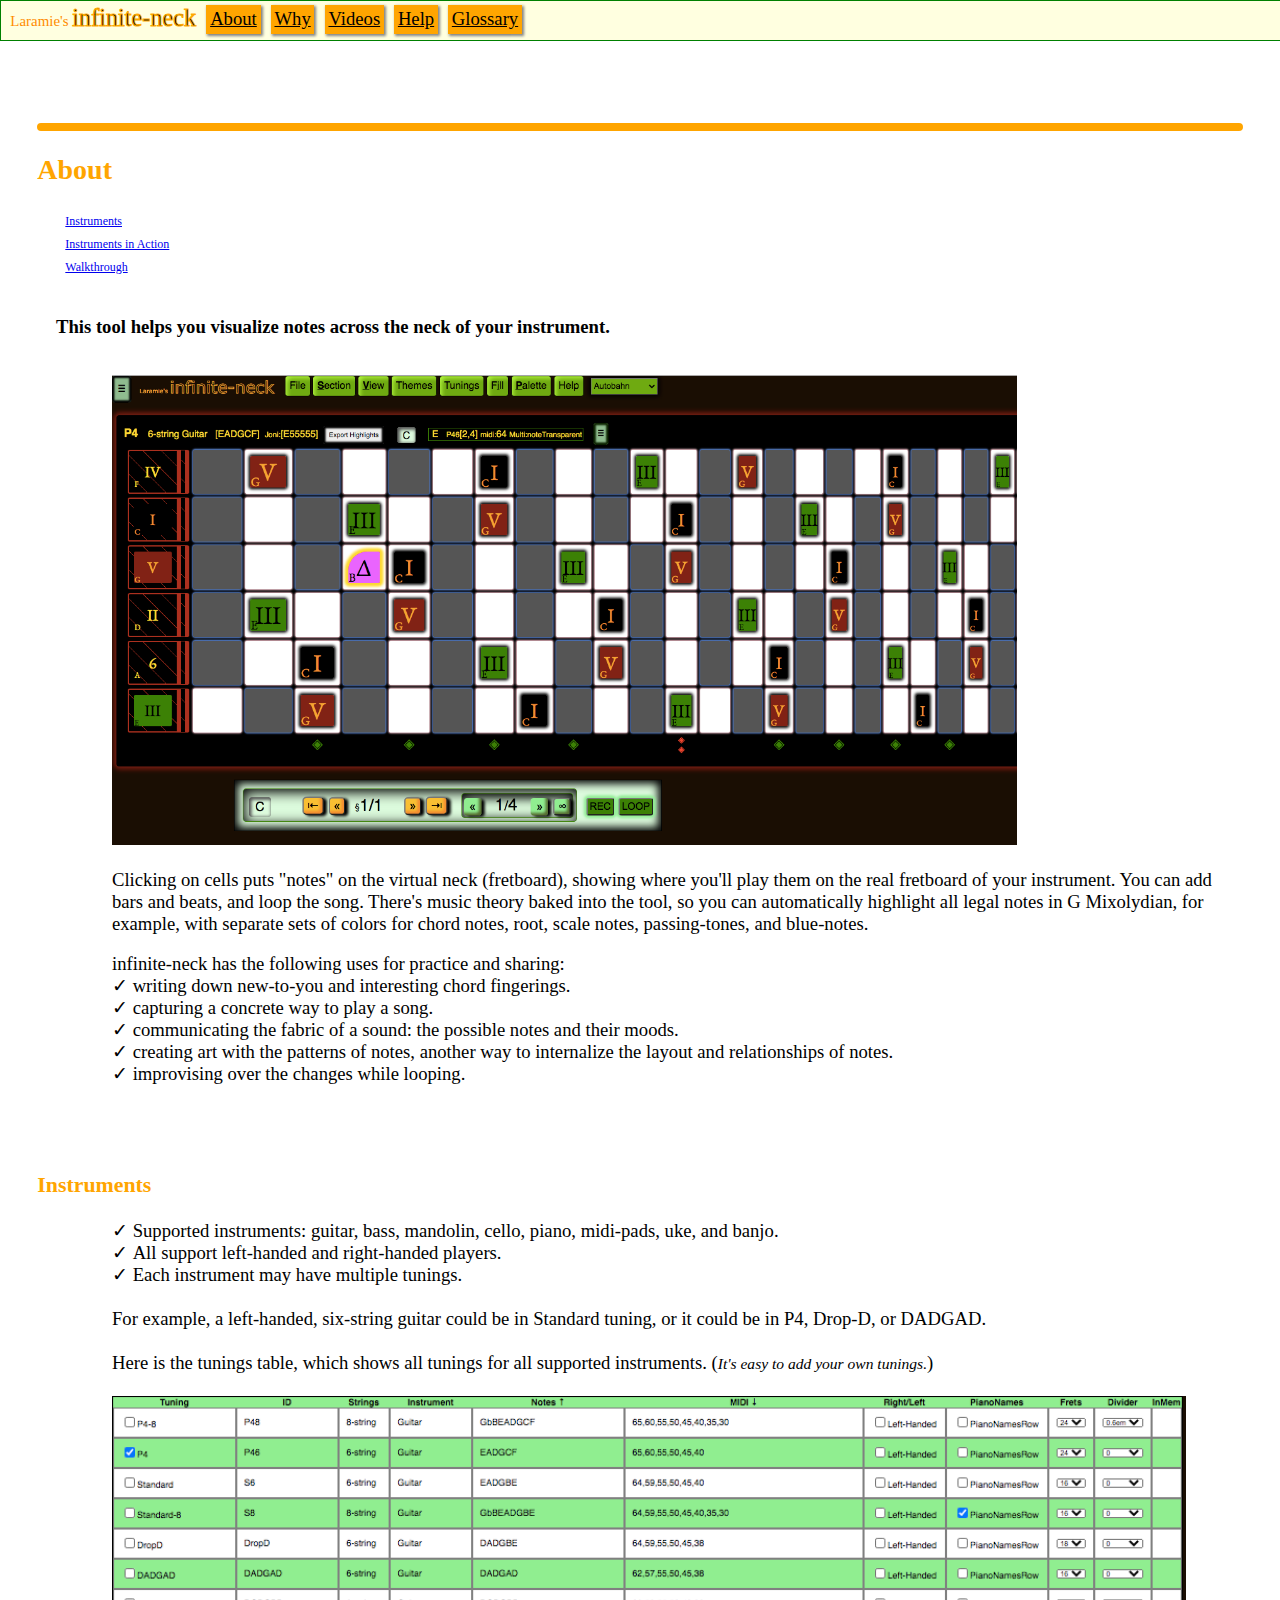
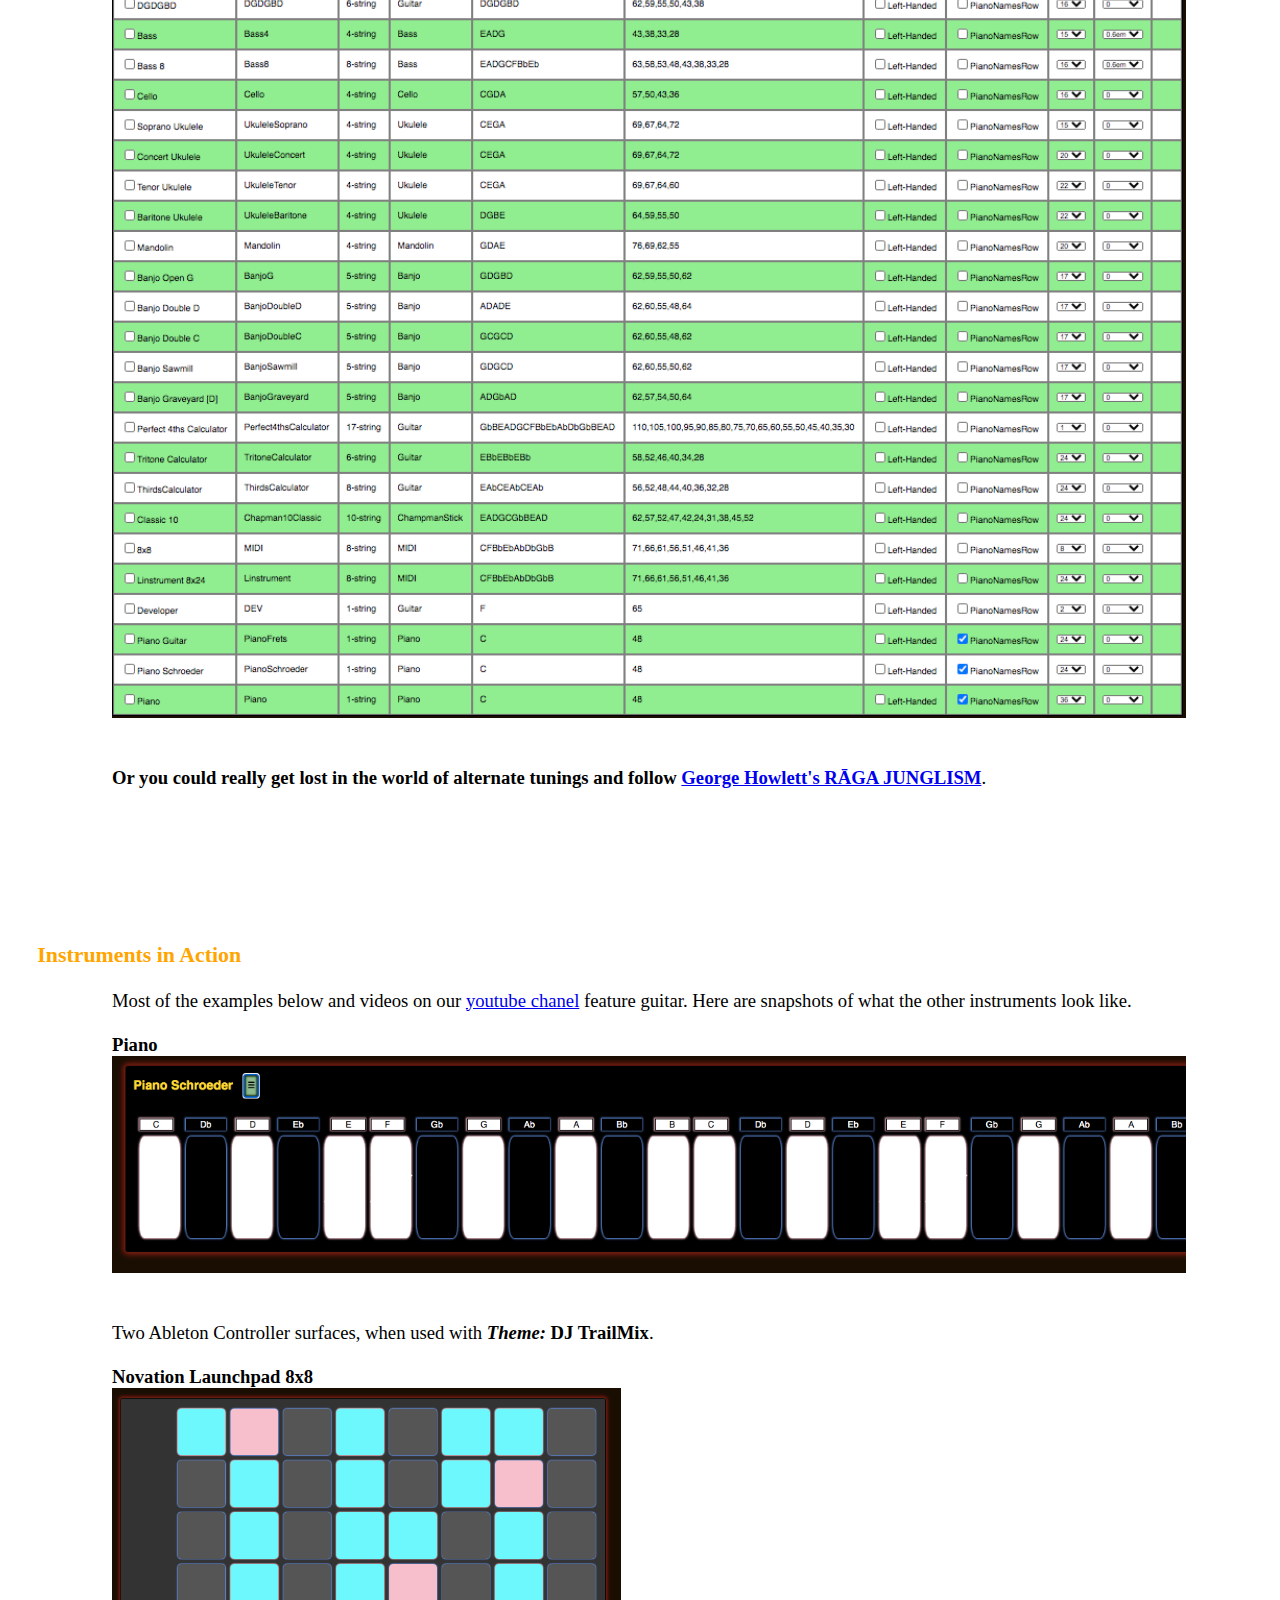
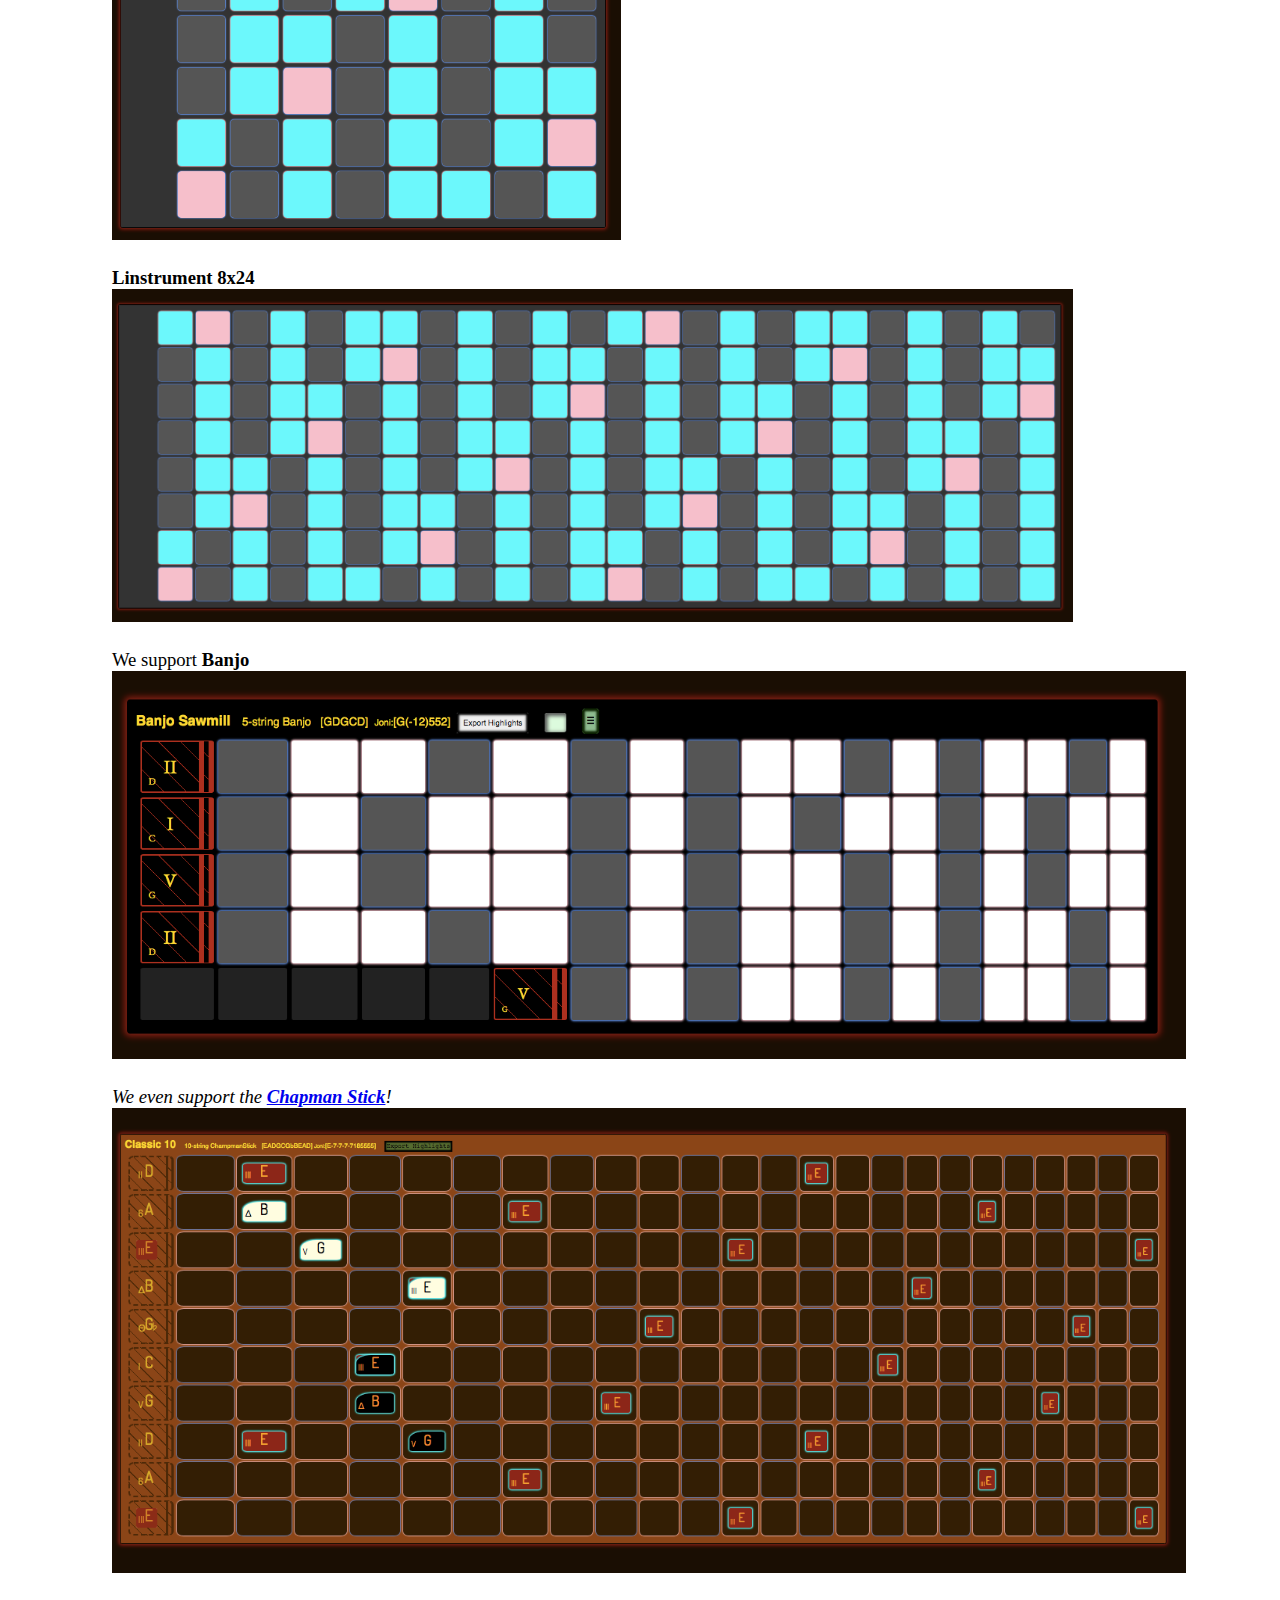
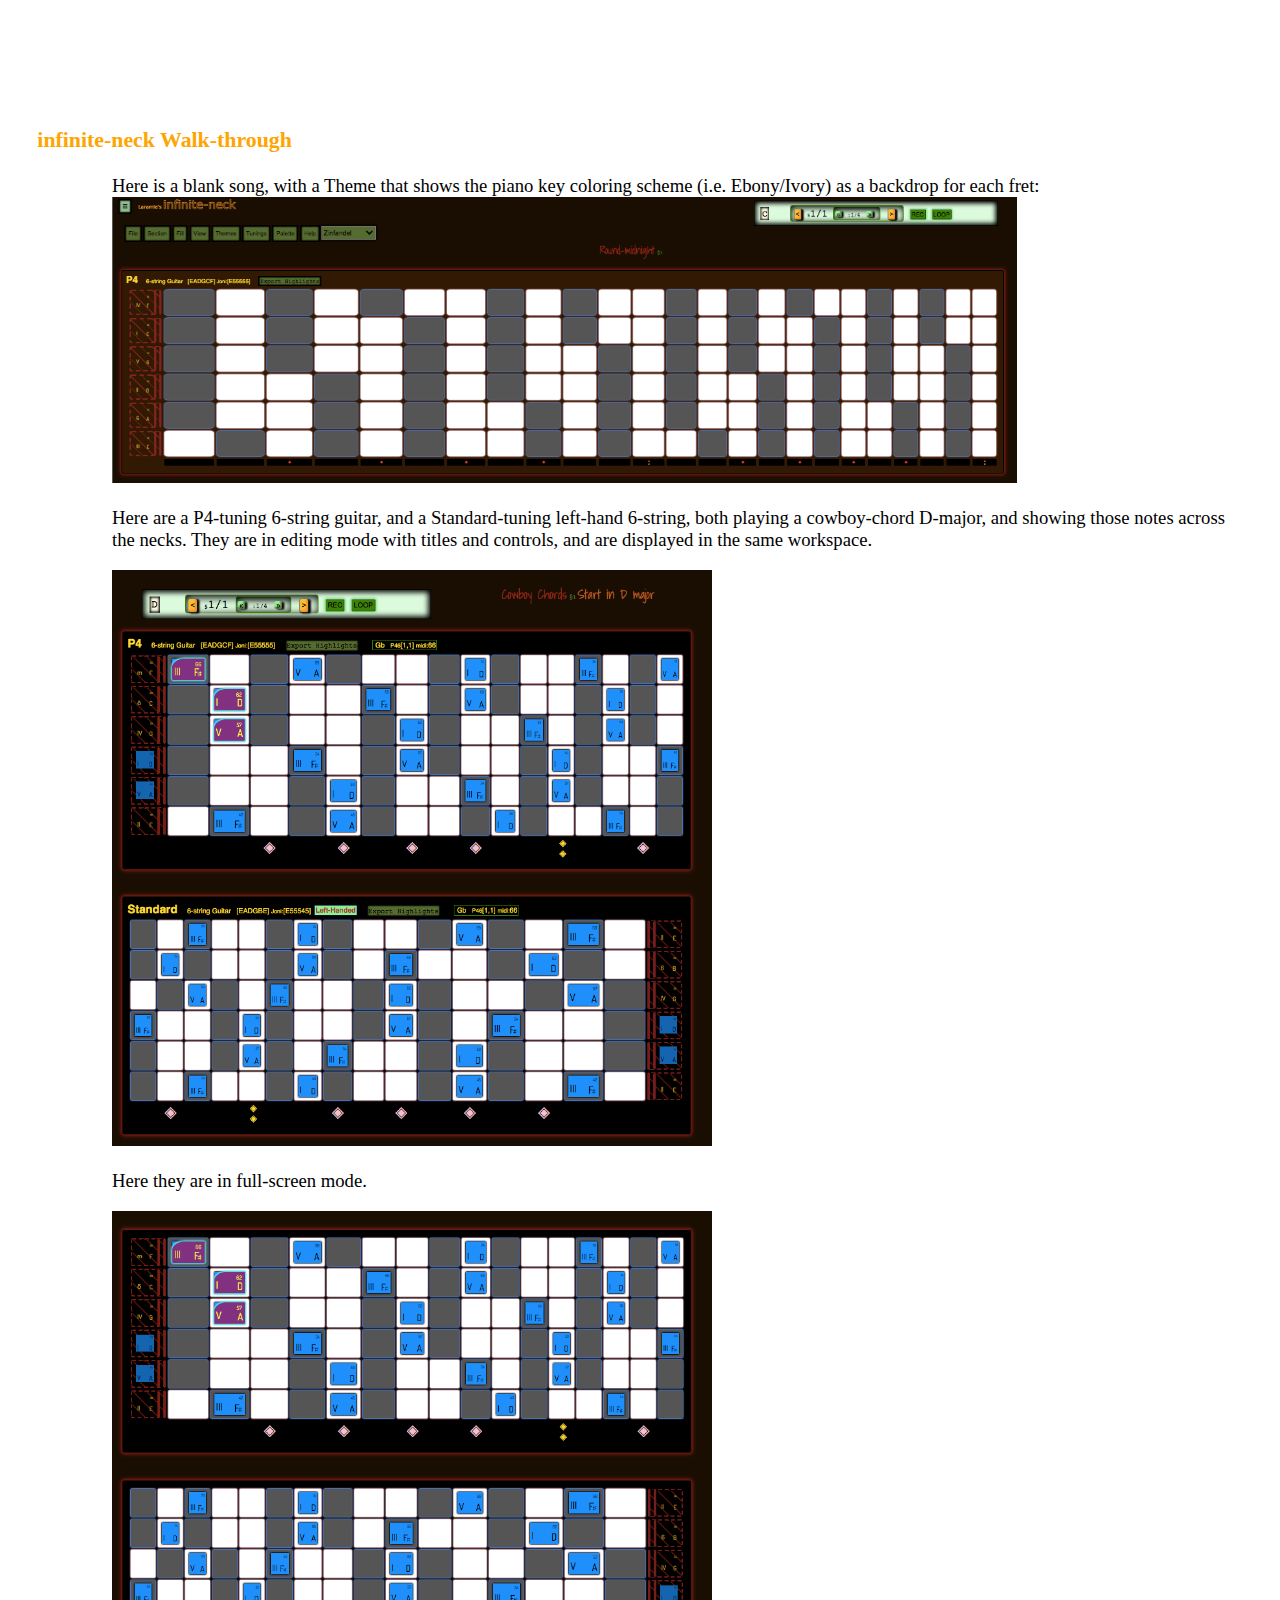
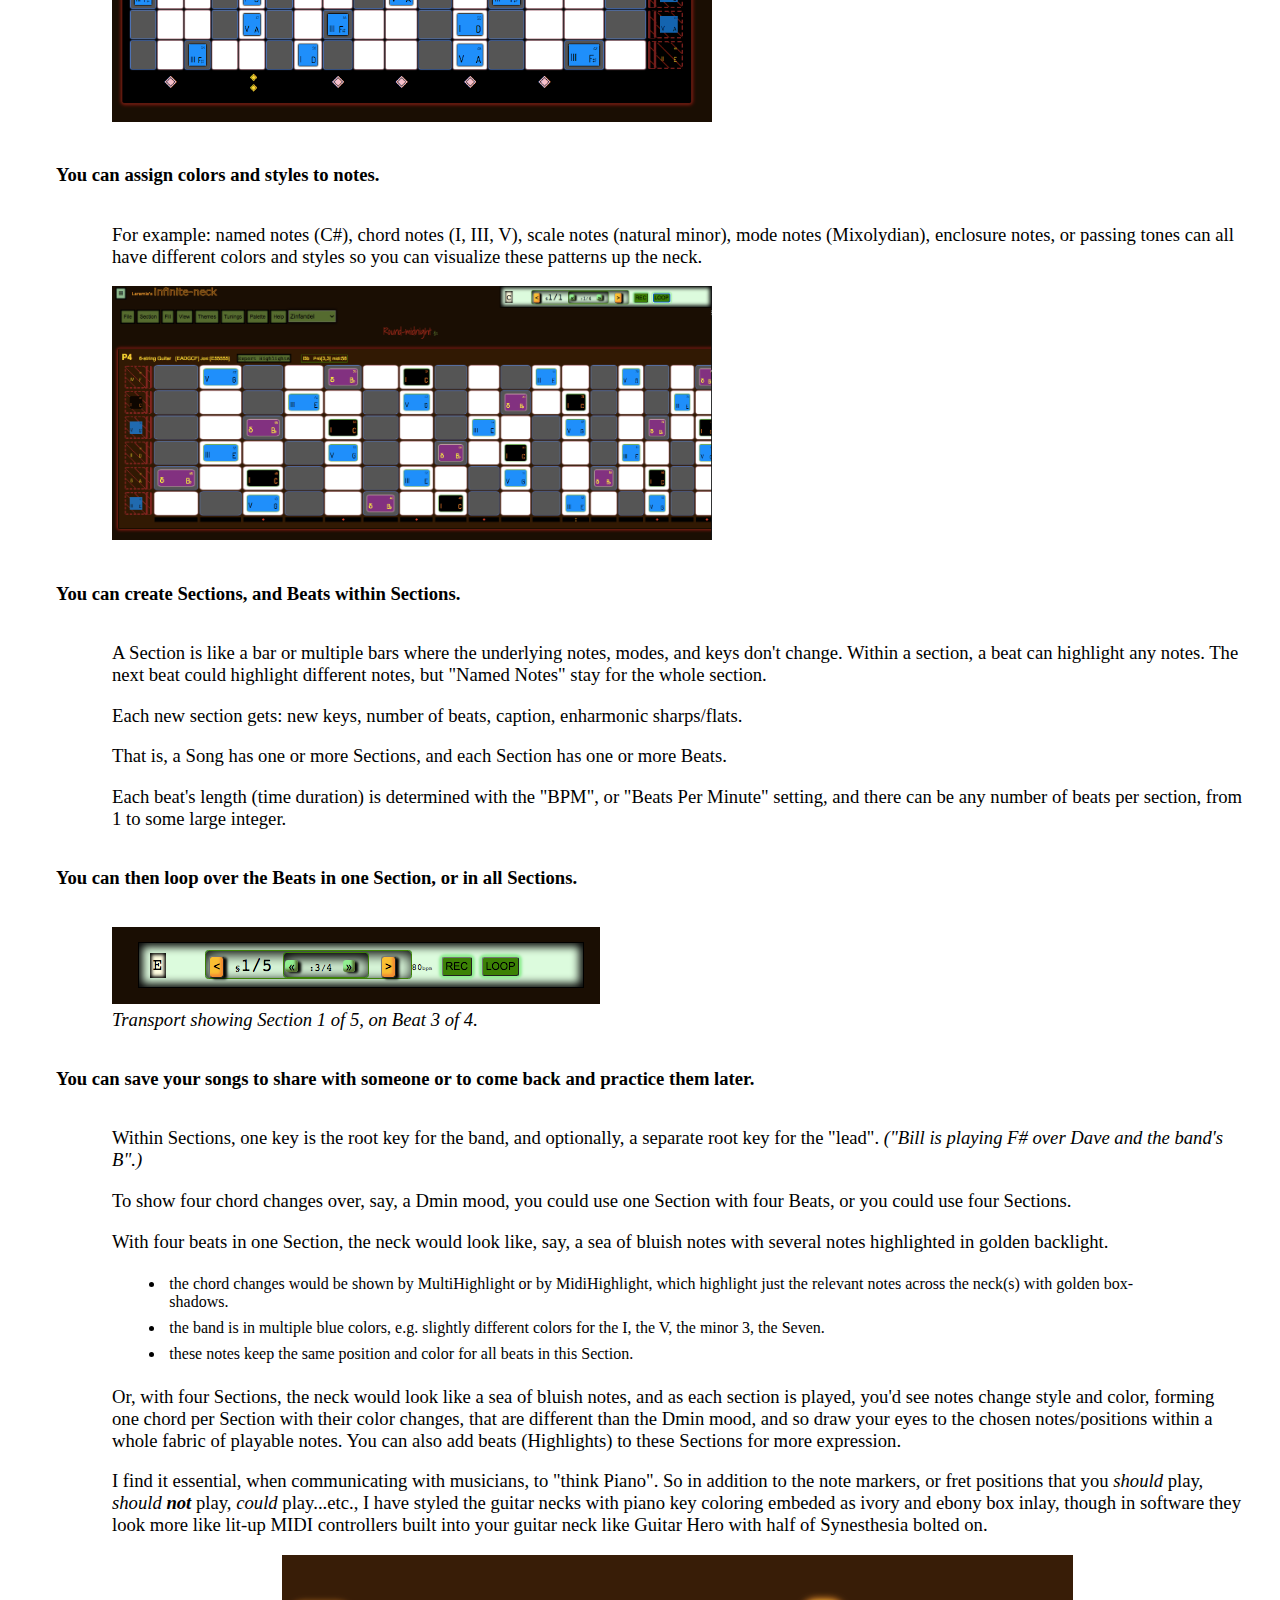
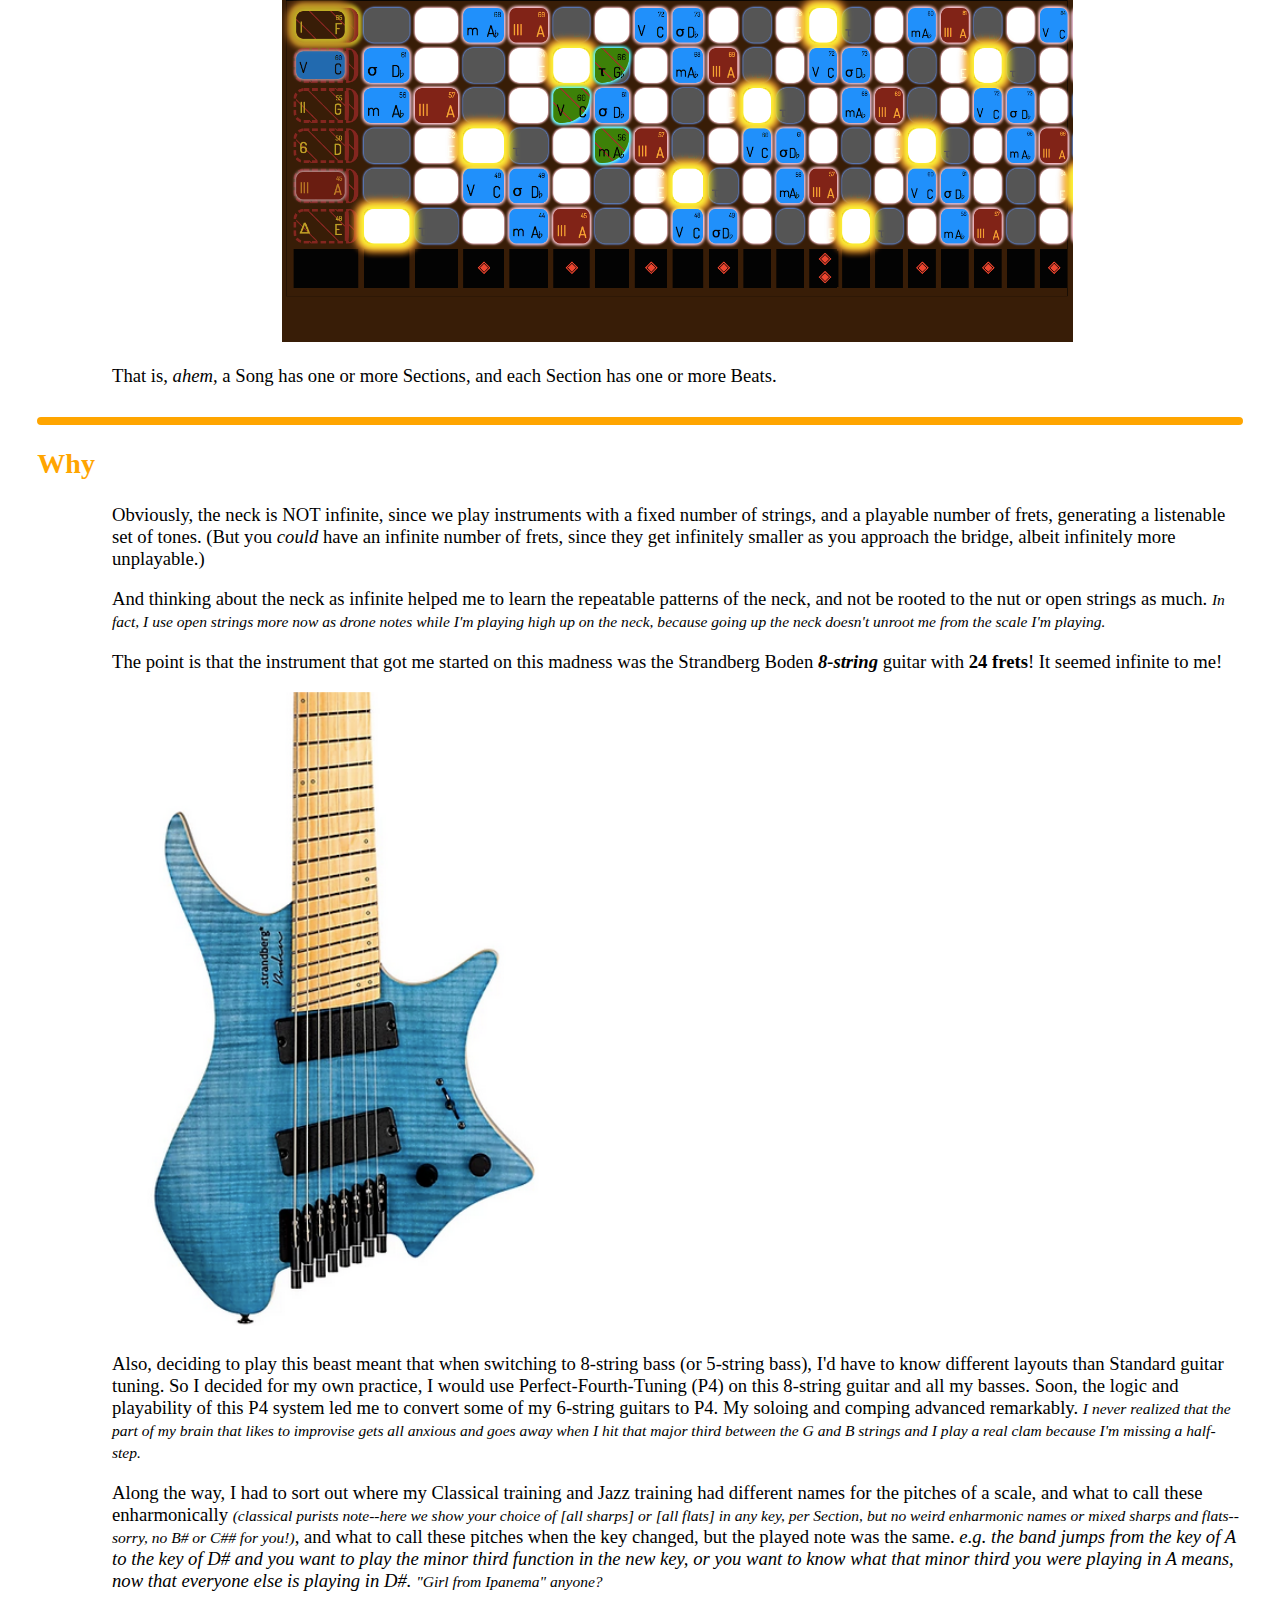
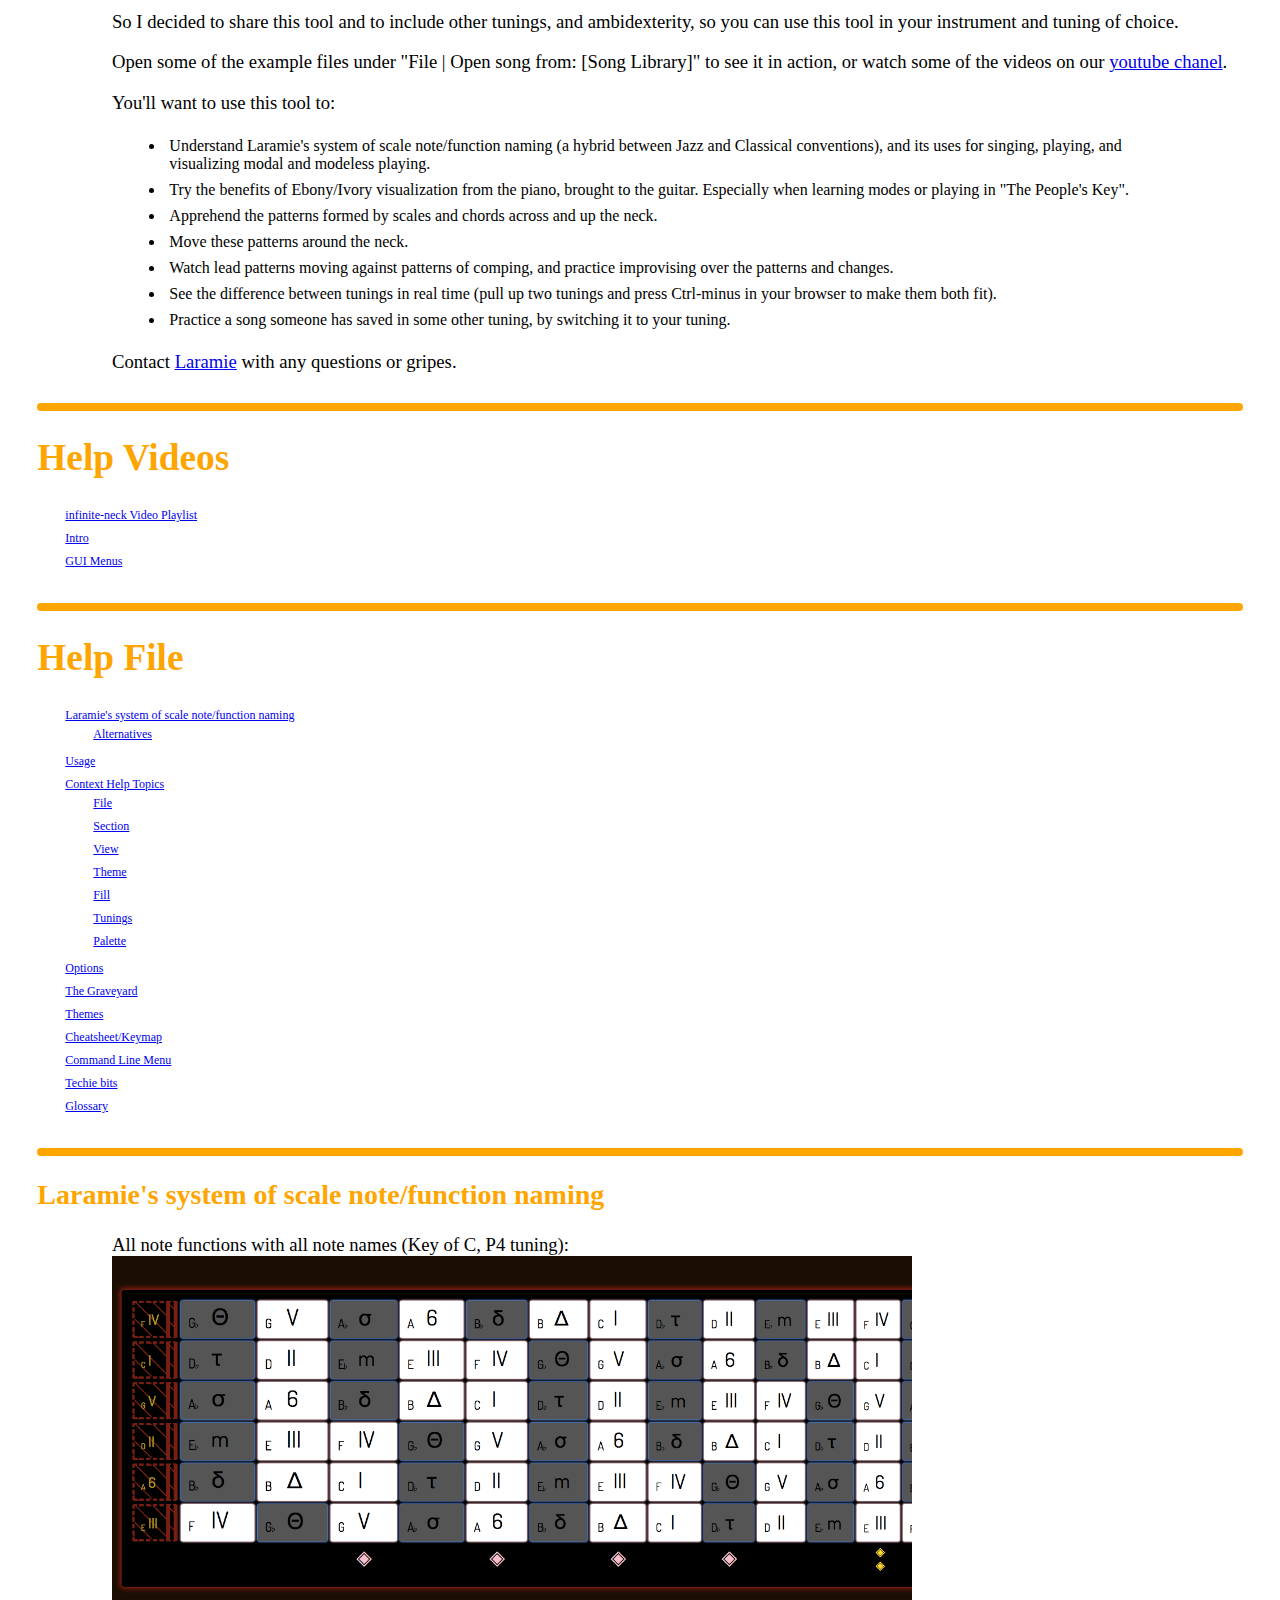
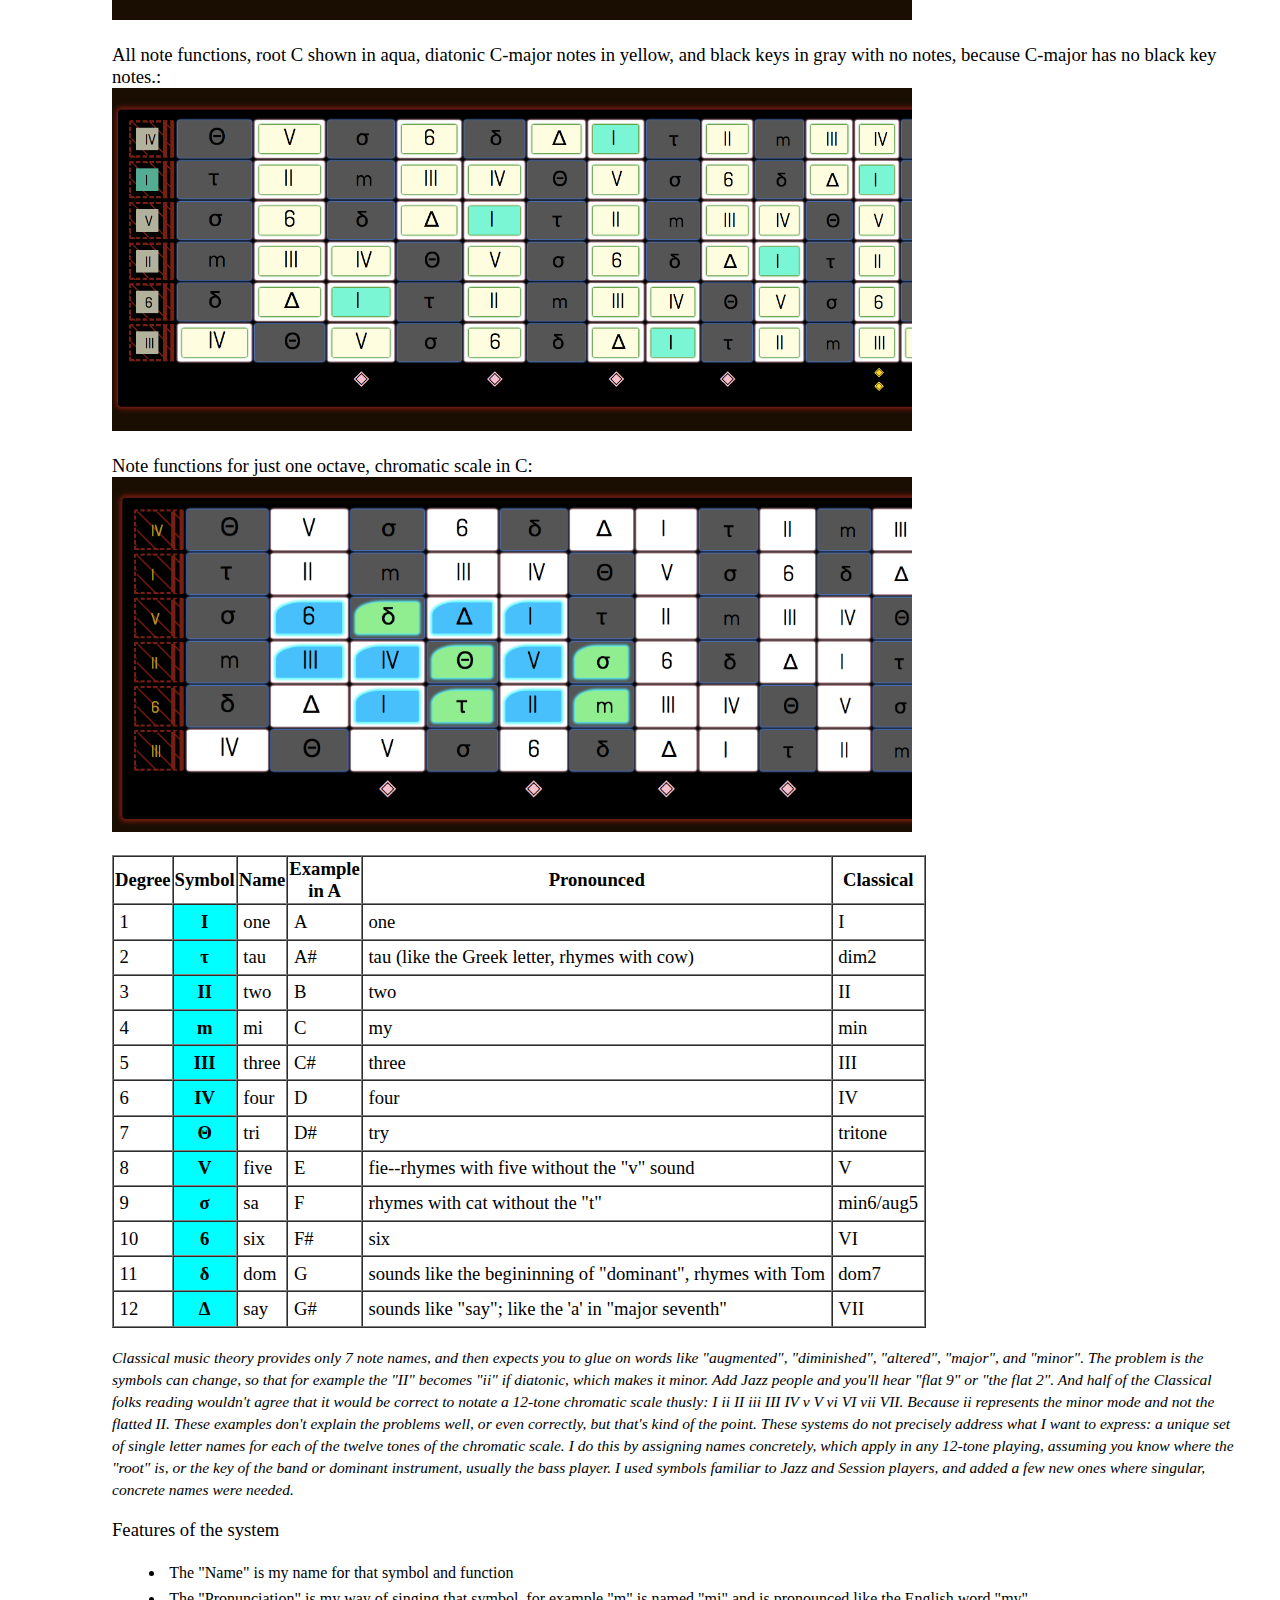
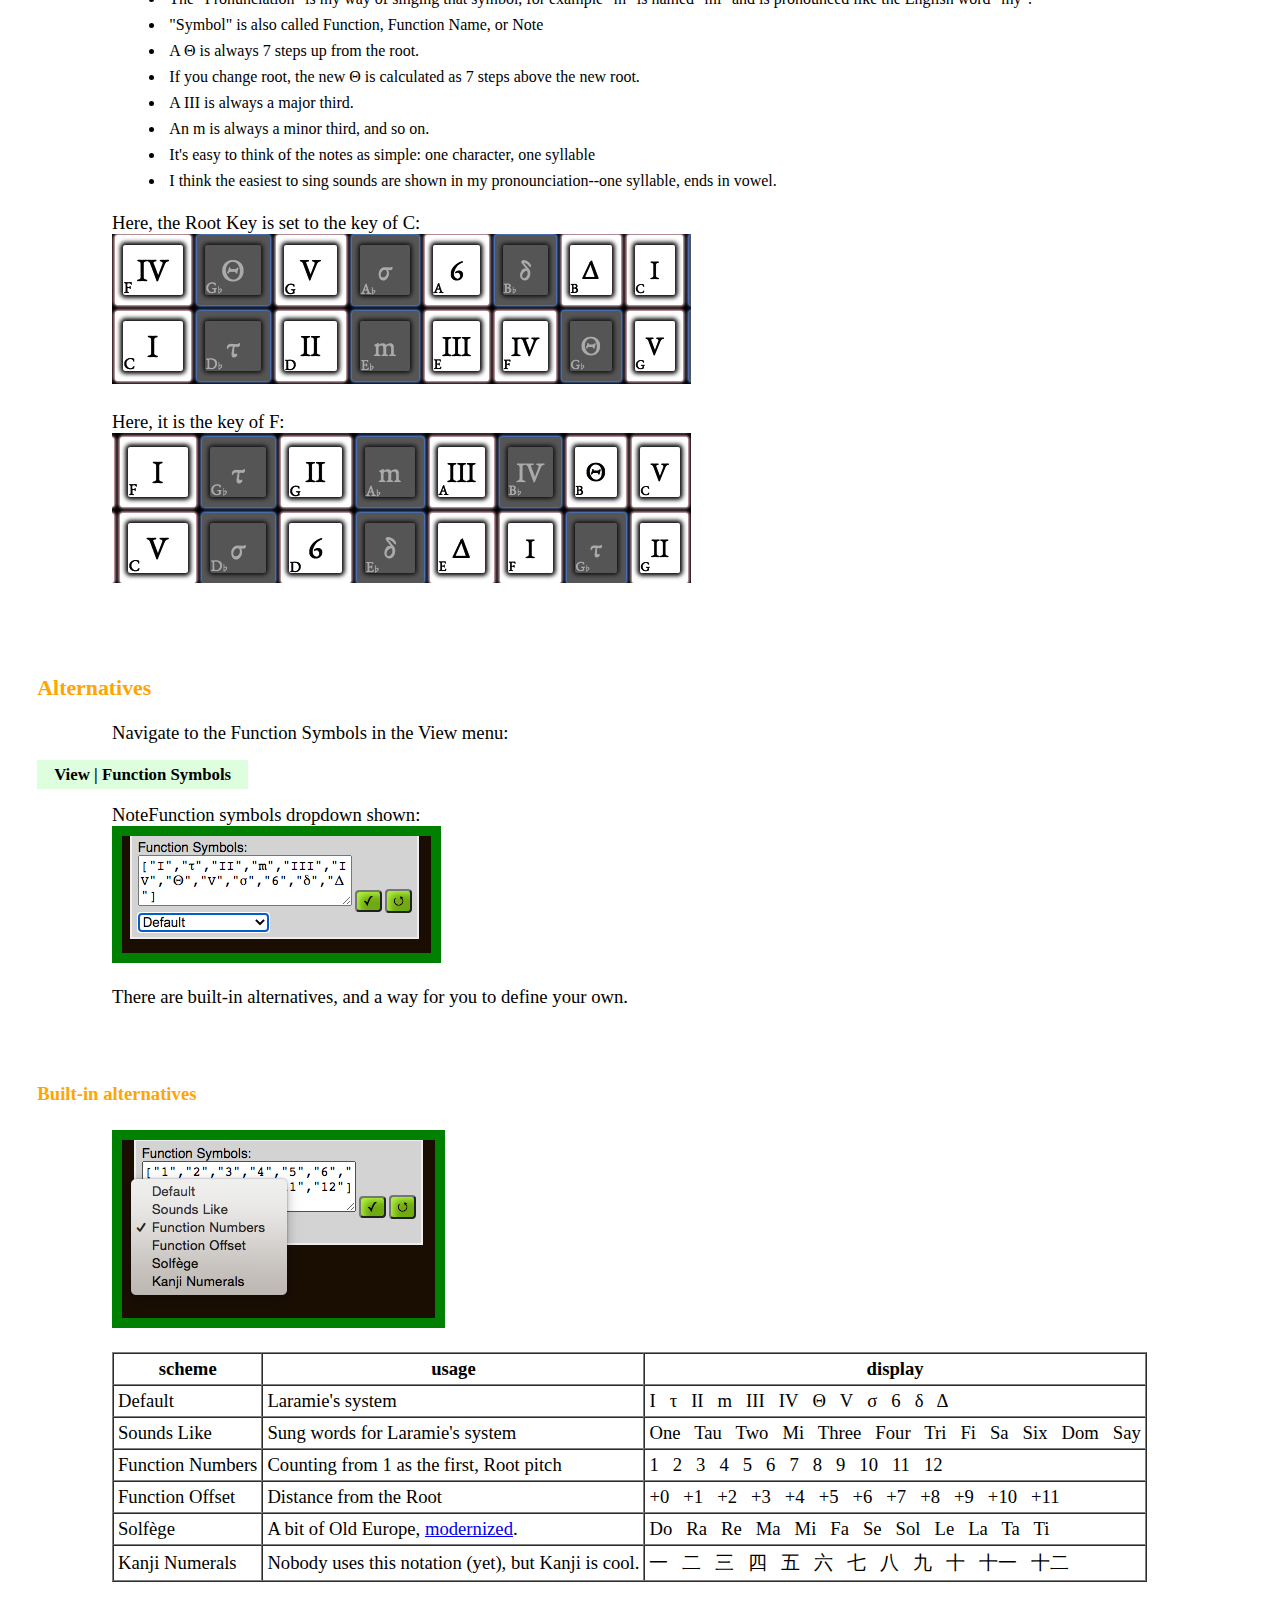
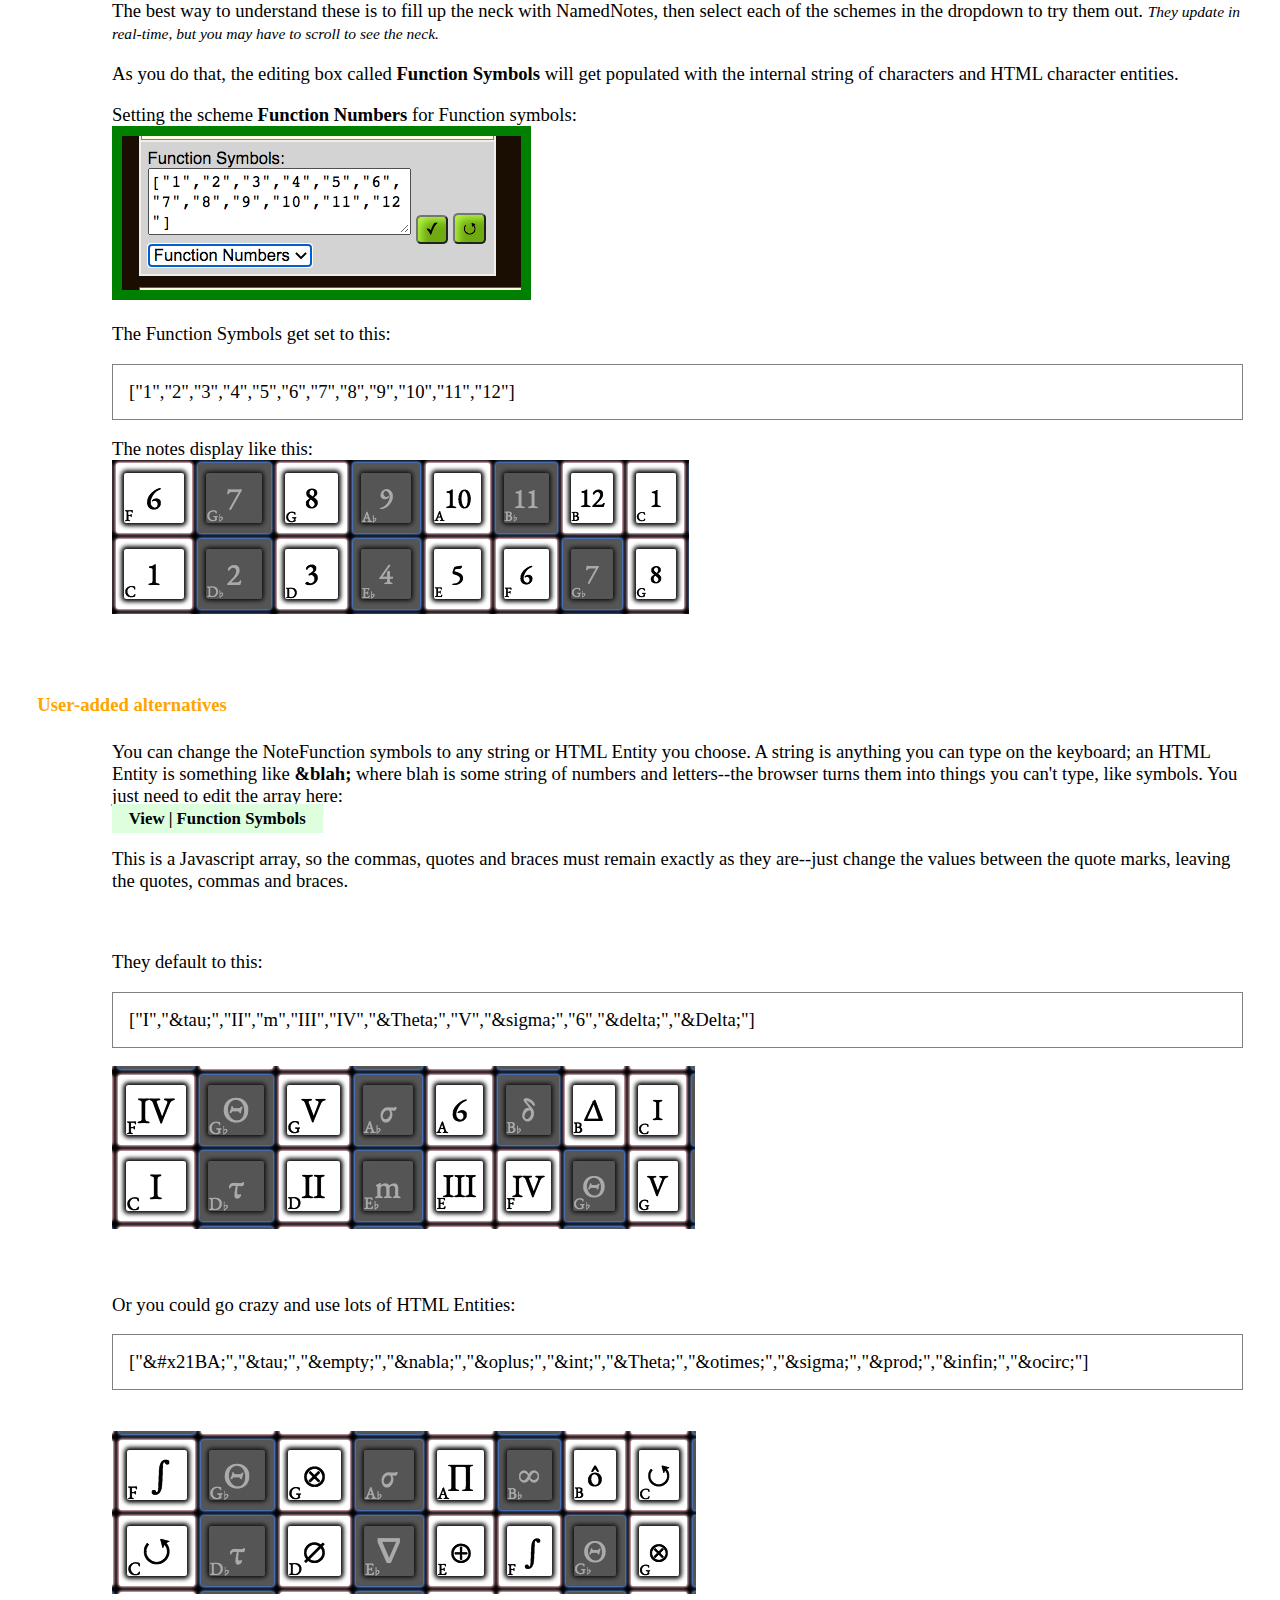
==== help.html @ 2fdcdb85 "Add files via upload" ====
<!DOCTYPE html>
<html lang="en">
<!--   Copyright (c) 2023, 2024 Laramie Crocker http://LaramieCrocker.com -->
<head>
    <style>
       body {
           font-size: 14pt;
           margin: 2em;
           fffont-family: "Andale Mono", AndaleMono, Georgia
           font-family: "Georgia";
           font-weight: normal;
       }
       #helpBody {
           padding-top: 3em;
       }
       h1, h2 {
           color: orange;
           font-family: "Verdana";
       }
       h3, h4, h5 {
           color: orange;
           font-family: "Verdana";
           margin-top: 4em;
       }
       hr {
            border: 4px solid orange;
            border-radius: 5px;
            margin-top: 1.6em;
       }
       P {
           padding-left: 4em;
       }
       UL {
           padding-left: 8em;
           font-size: 12pt;
       }
       UL LI {
           padding: 4px;
           margin-right: 4em;
       }
       UL > UL {
           margin-left: 1em;
       }
       UL > UL > LI {
           font-size: 8pt;
       }
       Table {
           margin-left: 4em;
       }
       .AppLink {
           border: 1px solid green;
           padding: 2em;
           background-color: #FFC;
           margin: 1em;

       }
       .ScaleFunction td {
           padding: 0.3em;

       }
       .ScaleFunction td:nth-child(2) {
         text-align: center;
         background-color: cyan;
         font-weight: bold;

       }
       .CheatSheet td {
           padding: 0.3em;
       }
       .product {
           font-size: 32pt;
           color: darkorange;
           font-family: "Verdana";
       }
       .productsmall {
           font-size: 130%;
           ffcolor: darkorange;
           color: black;
           font-family: "Verdana";
           -webkit-text-stroke: 1px #ffaa00;
       }
       .productsmaller {
           font-size: 80%;
           color: darkorange;
           font-family: "Verdana";
       }
       .bigpoint {
           background-color: buttercup;
           font-weight: bold;
           padding: 1em;

       }
       .LinkList {
           font-size: 9pt;
           color: darkorange;
           font-family: "Verdana";
           list-style-type: none;
           padding-left: 2em;
       }
       .key {
           padding-right: 3pt;
           padding-left: 3pt;
           display: inline-block;
           border: 1px solid gray;
           border-radius: 20%;
           background-color: buttercup;
           box-shadow: 0 0 1pt 1pt gray;
       }
       #maincontents {

       }
       .GUIReference {
           font-weight: bold;
           padding: 1em;
           margin-left: 4em;
           background-color: #dfd;
       }
       .GUIReferenceInline {
           font-size: 90%;
           font-weight: bold;
           padding: 0.3em;
           padding-left: 1em;
           padding-right: 1em;
           background-color: #dfd;
       }
       .menuExample  b {
           color: #ffaa00;
           font-weight: normal;
           font-size: 130%;
       }
       .menuExampleBox  b {
           color: #ffaa00;
           font-weight: normal;
           font-size: 130%;
       }
       .menuExampleBox {
           padding: 1em;
           width: 200px;
           border: 1px solid black;
           background-color: darkgreen;
       }
       .menuExampleLine {
           border: 1px solid black;
           background-color: darkgreen;
       }
       .menuExampleLine  b {
           color: #ffaa00;
           font-weight: normal;
           font-size: 130%;
       }
       .helpButton {
           background-color: orange;
           box-shadow: 1pt 1pt 2pt 0.5pt gray;
           padding: 0.2em;
           color: black;
           margin-top: 0.1em;
           margin-left: 0.3em;
           display: inline-block;
       }
       .menunav {
           position: fixed;
           width: 100%;
           padding-top: 0.1em;
           height: 2em;
           border: 1px solid green;
           left: 0;
           top: 0;
           background-color: lightyellow;
       }
       .floatingScreenshot {
           border: 10px solid green;
           box-shadow: 4pt 4pt 6pt 2pt gray;

       }


    </style>
</head>
<body>
    <div class="menunav">
        &nbsp;&nbsp;<span class="productsmaller">Laramie's </span>
        <span class="productsmall">infinite-neck</span>
      <a class="helpButton" href="#about">About</a>
      <a class="helpButton" href="#why">Why</a>
      <a class="helpButton" href="#videos">Videos</a>
      <a class="helpButton" href="#help">Help</a>
      <a class="helpButton" href="#glossary">Glossary</a>
    </div>

<div id="helpBody">
<a name="about"></a>
<hr>
    <h2>About</h2>
    <ul class="LinkList">
        <li><a href="#instruments">Instruments</a>
        <li><a href="#instrumentsInAction">Instruments in Action</a>
        <li><a href="#walkthrough">Walkthrough</a>
    </ul>

    <p class="bigpoint">This tool helps you visualize notes across the neck of your instrument.
        </p>

        <p><img src="img/help/infinite-neck-visualization.png" width="80%"></p>


    <p>Clicking on cells puts "notes" on the virtual neck (fretboard),
        showing where you'll play them on the real fretboard of your instrument.  You can add bars and beats, and loop the song.
        There's music theory baked into the tool, so you can automatically
        highlight all legal notes in G Mixolydian, for example, with separate sets of colors for
        chord notes, root, scale notes, passing-tones, and blue-notes.
    </p>
    <p>infinite-neck has the following uses for practice and sharing:
        <br>&check;&nbsp;writing down new-to-you and interesting chord fingerings.
        <br>&check;&nbsp;capturing a concrete way to play a song.
        <br>&check;&nbsp;communicating the fabric of a sound: the possible notes and their moods.
        <br>&check;&nbsp;creating art with the patterns of notes, another way to internalize the layout and relationships of notes.
        <br>&check;&nbsp;improvising over the changes while looping.
    </p>

    <a name="instruments"></a>
    <h3>Instruments</h3>
    <p>
        &check;&nbsp;Supported instruments: guitar, bass, mandolin, cello, piano, midi-pads, uke, and banjo.
        <br>
        &check;&nbsp;All support left-handed and right-handed players.
        <br>
        &check;&nbsp;Each instrument may have multiple tunings.
        <br>
        <br>
        For example, a left-handed, six-string guitar could be in Standard tuning,
        or it could be in P4, Drop-D, or DADGAD.
        <br>
        <br>
        Here is the tunings table, which shows all tunings for all supported instruments. (<small><i>It's easy to add your own tunings.</i></small>)
        <br>
        <br>
        <img width="95%" src="img/help/tunings-table.png">
        <br>
        <br>
        <br>
        <b>Or you could really get
            lost in the world of alternate tunings and follow <a target="_blank" href="https://ragajunglism.org/">George Howlett's RĀGA JUNGLISM</a></b>.
        <br>
        <br>
        <br>
        <br>
    </p>

    <a name="instrumentsInAction"></a>
    <h3>Instruments in Action</h3>

    <p>
        Most of the examples below and videos on our
        <a target="_blank" href="https://www.youtube.com/playlist?list=PLV4jldN8QYI3SEchaKVF-HQTfMugR4tVm">youtube chanel</a>
        feature guitar.
        Here are snapshots of what the other instruments look like.
        <br>
        <br>
        <b>Piano</b>
        <br>
        <img width="95%" src="img/help/piano-schroeder.png">
        <br>
        <br>
        <br>

        Two Ableton Controller surfaces, when used with <b><i>Theme:</i></b> <b>DJ TrailMix</b>.
        <br>
        <br>
        <b>Novation Launchpad 8x8</b>
        <br>
        <img width="45%" src="img/help/8x8.png">
        <br>
        <br>
        <b>Linstrument 8x24</b>  <br>
        <img width="85%" src="img/help/linstrument.png">
        <br>
        <br>

        We support <b>Banjo</b>
        <br>
        <img width="95%" src="img/help/banjo-sawmill.png">
        <br>
        <br>



        <i>We even support the <a href="https://stick.com/instruments/tunings/all/"><b>Chapman Stick</b></a>!</i>
        <br>
        <img width="95%" src="img/help/chapman-stick.png">
    </p>


<br>
<br>
<a name="walkthrough"></a>

<h3>infinite-neck Walk-through</h3>


<p>Here is a blank song, with a Theme that shows the piano key coloring scheme (i.e. Ebony/Ivory) as a backdrop for each fret:
    <br />
    <img src="img/help/blank-song.png" width="80%"></p>

    <p>Here are a P4-tuning 6-string guitar, and a Standard-tuning left-hand 6-string,
        both playing a cowboy-chord D-major, and showing those notes across the necks.
        They are in editing mode with titles and controls, and are displayed in the same workspace.
    </p>
    <p><img width="600px" src="img/help/two-guitars-p4-std-L-editing.png"></p>


    <p>Here they are in full-screen mode.</p>
    <p><img width="600px" src="img/help/two-guitars-p4-std-L-fullscreen.png"></p>

    <p class="bigpoint">You can assign colors and styles to notes.</p>
    <p>For example: named notes (C#), chord notes (I, III, V), scale notes (natural minor),
    mode notes (Mixolydian), enclosure notes, or passing tones can all have different colors and styles so you can visualize these patterns up the neck.
    </p>

    <p><img  width="600px" src="img/help/c-mixolydian.png"></p>

    <p class="bigpoint">You can create Sections, and Beats within Sections.</p>
    <p>A Section is like a bar or multiple bars where the underlying notes, modes, and keys don't change.
    Within a section, a beat can highlight any notes.  The next beat could highlight different notes, but "Named Notes" stay for the whole section.
    </p>

    <p>Each new section gets: new keys, number of beats, caption, enharmonic sharps/flats.</p>

    <p>That is, a Song has one or more Sections, and each Section has one or more Beats.</p>


        <p>Each beat's length (time duration) is determined with the "BPM", or "Beats Per Minute" setting,
            and there can be any number of beats per section, from 1 to some large integer.</p>

        <p class="bigpoint">You can then loop over the Beats in one Section, or in all Sections.</p>

            <p><img src="img/help/transport.png">
            <br><i>Transport showing Section 1 of 5, on Beat 3 of 4.</i></p>

        <p  class="bigpoint">You can save your songs to share with someone or to come back and practice them later.</p>

    <p>Within Sections, one key is the root key for the band, and optionally, a separate root key for the "lead".
        <i>("Bill is playing F# over Dave and the band's B".)</i></p>


    <p>To show four chord changes over, say, a Dmin mood, you could use one Section with four Beats,
        or you could use four Sections.</p>

        <p>With four beats in one Section, the neck would look like, say,
            a sea of bluish notes with several notes highlighted in golden backlight.
            <ul>
                <li>the chord changes would be shown by MultiHighlight or by MidiHighlight,
                    which highlight just the relevant notes across the neck(s) with golden box-shadows.
                </li>
                <li>the band is in multiple blue colors, e.g. slightly different colors for the I, the V, the minor 3, the Seven.
                </li>
                <li>these notes keep the same position and color for all beats in this Section.
                </li>

            </ul>
        </p>

        <p>Or, with four Sections, the neck would look like a sea of bluish notes, and as each section is played,
            you'd see notes change style and color, forming one chord per Section with their color changes,
            that are different than the Dmin mood,
        and so draw your eyes to the chosen notes/positions within a whole fabric of playable notes.
        You can also add beats (Highlights) to these Sections for more expression.</p>

        <p>I find it essential, when communicating with musicians, to "think Piano".  So in addition to the note
            markers, or fret positions that you <i>should</i> play, <i>should <b>not</b></i> play, <i>could</i> play...etc.,
            I have styled the guitar necks with piano key coloring embeded as ivory and ebony box inlay,
        though in software they look more like lit-up MIDI controllers built
        into your guitar neck like Guitar Hero with half of Synesthesia bolted on.</p>

        <p style="text-align: center;"><img width="70%" src="img/help/highlights.png"></p>

    <p>That is, <i>ahem,</i> a Song has one or more Sections, and each Section has one or more Beats.</p>

<a name="why"></a>
<hr>
<h2>Why</h2>

         <p>Obviously, the neck is NOT infinite,
             since we play instruments with a fixed number of strings, and a playable number of frets,
             generating a listenable set of tones.
             (But you <i>could</i> have an infinite number of
             frets, since they get infinitely smaller as you approach the bridge, albeit infinitely more unplayable.)</p>

        <p>And thinking about the neck as infinite helped me to learn the repeatable patterns of the neck, and not
             be rooted to the nut or open strings as much.  <i><small>In fact, I use open strings more now as drone notes
             while I'm playing high up on the neck, because going up the neck doesn't unroot me from the scale I'm playing.</small></i>
        </p>

         <p>The point is that the instrument that
             got me started on this madness was the Strandberg Boden <b><i>8-string</i></b> guitar with <b>24 frets</b>!  It seemed infinite to me!  </p>

        <p><img  width="40%" src="img/help/strandberg-boden.png"></p>
         <p>Also,
             deciding to play this beast meant that when switching to 8-string bass (or 5-string bass),
             I'd have to know different layouts than Standard guitar tuning.
             So I decided for my own practice, I would use Perfect-Fourth-Tuning (P4)
             on this 8-string guitar and all my basses.  Soon, the
             logic and playability of this P4 system led me to convert some of my 6-string guitars to P4.
             My soloing and comping
             advanced remarkably.  <i><small>I never realized that the part of my brain that likes to improvise
             gets all anxious and goes away when I hit that major third between the G and B strings
             and I play a real clam because I'm missing a half-step.</small></i></p>

         <p>Along the way, I had to sort out where my Classical training and Jazz training had different names
                 for the pitches of a scale, and what to call these enharmonically <i><small>
                     (classical purists note--here we show your choice of [all sharps] or [all flats] in any key,
                     per Section, but no weird enharmonic names or mixed sharps and flats--sorry, no B# or C## for you!)</small></i>,
                     and what to call these pitches when the key changed,
                 but the played note was the same.
                 <i>e.g. the band jumps from the key of A to the key of D# and you want to play the minor third function in the new key,
                 or you want to know what that minor third you were playing in A means, now that everyone else is playing in D#.
                 <small>"Girl from Ipanema" anyone?</small></i>

         <p>So I decided to share this tool and to include other tunings, and ambidexterity,
             so you can use this tool in your instrument and tuning of choice.
             </p>

         <p>Open some of the example files under "File | Open song from: [Song Library]"
             to see it in action, or watch some of the videos on
             our <a target="_blank" href="https://www.youtube.com/playlist?list=PLV4jldN8QYI3SEchaKVF-HQTfMugR4tVm">youtube chanel</a>.
         </p>
         <p>You'll want to use this tool to:
             <ul>
                 <li>Understand Laramie's system of scale note/function naming (a hybrid between Jazz and Classical conventions),
                     and its uses for singing, playing, and visualizing modal and modeless playing.
                 <li>Try the benefits of Ebony/Ivory visualization from the piano, brought to the guitar.
                     Especially when learning modes or playing in "The People's Key".
                 <li>Apprehend the patterns formed by scales and chords across and up the neck.
                 <li>Move these patterns around the neck.
                 <li>Watch lead patterns moving against patterns of comping, and practice improvising over the patterns and changes.
                 <li>See the difference between tunings in real time
             (pull up two tunings and press Ctrl-minus in your browser to make them both fit).
                 <li>Practice a song someone has saved in some other tuning, by switching it to your tuning.
             </ul>
             </p>
       <p>Contact <a href="http://LaramieCrocker.com/contact.html">Laramie</a> with any questions or gripes.  </p>



<a name="videos"></a>
<hr>
<h1>Help Videos</h1>
<p>
    <ul class="LinkList">
    <li><a href="https://www.youtube.com/playlist?list=PLV4jldN8QYI3SEchaKVF-HQTfMugR4tVm">infinite-neck Video Playlist</a>
    <li><a href="https://www.youtube.com/watch?v=qwNUnLNGCKQ&list=PLV4jldN8QYI3SEchaKVF-HQTfMugR4tVm&index=1">Intro</a>
    <li><a href="https://www.youtube.com/watch?v=rCRxt7ORFLg&list=PLV4jldN8QYI3SEchaKVF-HQTfMugR4tVm&index=2">GUI Menus</a>
    </ul>
</p>


<a name="help"></a>
<hr>
<h1>Help File</h1>
<p>
    <!-- update this list with
        cd ~/laramie/infinite-neck/src-dev
        grep 'a name' help.html

        search for:    .*"(.*)"\>\</a\>
        replace with:  <li><a href="#$1">$1</a>
    -->
        <ul class="LinkList">
                <li><a href="#functions">Laramie's system of scale note/function naming</a>
                <ul class="LinkList">
                    <li><a href="#alternatives">Alternatives</a>
                </ul>
                <li><a href="#usage">Usage</a>
                <li><a href="#contextHelp">Context Help Topics</a>
                <ul class="LinkList">
                    <li><a href="#divFileControls">File</a>
                    <li><a href="#divSectionControls">Section</a>
                    <li><a href="#divViewControls">View</a>
                    <li><a href="#divThemeControls">Theme</a>
                    <li><a href="#divFillNotes">Fill</a>
                    <li><a href="#divTunings">Tunings</a>
                    <li><a href="#palette">Palette</a>
                </ul>

                <li><a href="#options">Options</a>
                <li><a href="#graveyard">The Graveyard</a>
                <li><a href="#themes">Themes</a>
                <li><a href="#cheatsheet">Cheatsheet/Keymap</a>
                <li><a href="#commandline">Command Line Menu</a>
                <li><a href="#techie">Techie bits</a>
                <li><a href="#glossary">Glossary</a>
        </ul>
</p>

<a name="functions"></a>
    <hr>
    <h2>Laramie's system of scale note/function naming</h2>
        <p>All note functions with all note names (Key of C, P4 tuning):<br>
            <img src="img/help/function-and-notenames-all.png" width="800px"></p>
        <p>All note functions, root C shown in aqua, diatonic C-major notes in yellow, and black keys in gray with no notes,
            because C-major has no black key notes.:<br>
            <img src="img/help/function-names.png" width="800px"></p>
        <p>Note functions for just one octave, chromatic scale in C:<br>
            <img src="img/help/one-octave.png" width="800px"></p>

        <table class="ScaleFunction" cellspacing="0" border="1">
            <tr>
                <th>Degree</th>  <th>Symbol</th>  <th>Name</th>  <th>Example<br> in A</th> <th>Pronounced</th><th>Classical</th>
            </tr>
            <tr>
                <td>1</td>  <td>I</td>  <td>one</td>   <td>A</td>  <td>one</td><td>I</td>
            </tr>
            <tr>
                <td>2</td>  <td>&tau;</td>  <td>tau</td>    <td>A#</td>  <td>tau (like the Greek letter, rhymes with cow)</td><td>dim2</td>
            </tr>
            <tr>
                <td>3</td>  <td>II</td>  <td>two</td>      <td>B</td>   <td>two</td><td>II</td>
            </tr>
            <tr>
                <td>4</td>  <td>m</td>  <td>mi</td>        <td>C</td>   <td>my</td><td>min</td>
            </tr>
            <tr>
                <td>5</td>  <td>III</td>  <td>three</td>    <td>C#</td>  <td>three</td><td>III</td>
            </tr>
            <tr>
                <td>6</td>  <td>IV</td>  <td>four</td>      <td>D</td>    <td>four</td><td>IV</td>
            </tr>
            <tr>
                <td>7</td>  <td>&Theta;</td>  <td>tri</td>    <td>D#</td> <td>try</td> <td>tritone</td>
            </tr>
            <tr>
                <td>8</td>  <td>V</td>  <td>five</td>          <td>E</td>   <td>fie--rhymes with five without the "v" sound</td><td>V</td>
            </tr>
            <tr>
                <td>9</td>  <td>&sigma;</td>  <td>sa</td>     <td>F</td> <td>rhymes with cat without the "t"</td><td>min6/aug5</td>
            </tr>
            <tr>
                <td>10</td>  <td>6</td>  <td>six</td>           <td>F#</td>   <td>six</td><td>VI</td>
            </tr>
            <tr>
                <td>11</td>  <td>&delta;</td>  <td>dom</td>       <td>G</td>   <td>sounds like the begininning of "dominant", rhymes with Tom</td><td>dom7</td>
            </tr>
            <tr>
                <td>12</td>  <td>&Delta;</td>  <td>say</td>    <td>G#</td>    <td>sounds like "say"; like the 'a' in "major seventh"</td><td>VII</td>
            </tr>
        </table>
        <p><small><i>Classical music theory provides only 7 note names, and then expects you to glue on words
            like "augmented", "diminished", "altered", "major", and "minor".
            The problem is the symbols can change, so that for example the "II" becomes "ii" if diatonic,
            which makes it minor.  Add Jazz people and you'll hear "flat 9" or "the flat 2".
            And half of the Classical folks reading wouldn't agree that it would be correct
            to notate a 12-tone chromatic scale thusly:
            I ii II iii III IV v V vi VI vii VII.  Because ii represents the minor mode and not the flatted II.

            These examples don't explain the problems well, or even correctly, but that's
            kind of the point.  These systems do not precisely address what I want to
            express: a unique set of single letter names for each of the twelve tones of the chromatic scale.
            I do this by assigning names concretely, which apply in any 12-tone
            playing, assuming you know where the "root" is, or the key of the band or dominant instrument,
            usually the bass player.  I used symbols familiar to Jazz and Session players, and added a few new ones
            where singular, concrete names were needed.
            </i></small></p>

            <p>Features of the system
                <ul>
                    <li>The "Name" is my name for that symbol and function</li>
                    <li>The "Pronunciation" is my way of singing that symbol, for example "m" is named "mi" and is pronounced like the English word "my".</li>
                    <li>"Symbol" is also called Function, Function Name, or Note</li>
                    <li>A &Theta; is always 7 steps up from the root.</li>
                    <li>If you change root, the new &Theta; is calculated as 7 steps above the new root.</li>
                    <li>A III is always a major third.</li>
                    <li>An m is always a minor third, and so on.</li>
                    <li>It's easy to think of the notes as simple: one character, one syllable</li>
                    <li>I think the easiest to sing sounds are shown in my pronounciation--one syllable, ends in vowel.</li>
                </ul>
            </p>

            <p>Here, the Root Key is set to the key of C:<br>
                <img src="img/help/NoteFunctionKeyC.png"><br><br>
                Here, it is the key of F:<br>
                <img src="img/help/NoteFunctionKeyF.png">
            </p>

      <a name="alternatives"></a>
      <h3>Alternatives</h3>
      <p>Navigate to the Function Symbols in the View menu:
      </p>
      <span class="GUIReferenceInline">View | Function Symbols</span>
      <p>
            NoteFunction symbols dropdown shown:
            <BR /><img style="border: 10px solid green;" src="img/help/FunctionSymbolsDropdownDefault.png">


        </p>

      <p>There are built-in alternatives, and a way for you to define your own.</p>

      <h4>Built-in alternatives</h4>

      <p>
          <img style="border: 10px solid green;" src="img/help/FunctionNumbersDropdown.png">
          <BR />
          <table border='1' cellpadding='4' cellspacing='0'>
              <tr><th>scheme</th><th>usage</th><th>display</th></tr>
              <tr><td>Default</td><td>Laramie's system</td><td>I&nbsp;&nbsp; &tau;&nbsp;&nbsp; II&nbsp;&nbsp; m&nbsp;&nbsp; III&nbsp;&nbsp; IV&nbsp;&nbsp; &Theta;&nbsp;&nbsp; V&nbsp;&nbsp; &sigma;&nbsp;&nbsp; 6&nbsp;&nbsp; &delta;&nbsp;&nbsp; &Delta;</td></tr>
              <tr><td>Sounds Like</td><td>Sung words for Laramie's system</td><td>One&nbsp;&nbsp; Tau&nbsp;&nbsp; Two&nbsp;&nbsp; Mi&nbsp;&nbsp; Three&nbsp;&nbsp; Four&nbsp;&nbsp; Tri&nbsp;&nbsp; Fi&nbsp;&nbsp; Sa&nbsp;&nbsp; Six&nbsp;&nbsp; Dom&nbsp;&nbsp; Say</td></tr>
              <tr><td>Function Numbers</td><td>Counting from 1 as the first, Root pitch</td><td>1&nbsp;&nbsp; 2&nbsp;&nbsp; 3&nbsp;&nbsp; 4&nbsp;&nbsp; 5&nbsp;&nbsp; 6&nbsp;&nbsp; 7&nbsp;&nbsp; 8&nbsp;&nbsp; 9&nbsp;&nbsp; 10&nbsp;&nbsp; 11&nbsp;&nbsp; 12</td></tr>
              <tr><td>Function Offset</td><td>Distance from the Root</td><td>+0&nbsp;&nbsp; +1&nbsp;&nbsp; +2&nbsp;&nbsp; +3&nbsp;&nbsp; +4&nbsp;&nbsp; +5&nbsp;&nbsp; +6&nbsp;&nbsp; +7&nbsp;&nbsp; +8&nbsp;&nbsp; +9&nbsp;&nbsp; +10&nbsp;&nbsp; +11</td></tr>
              <tr><td>Solf&#232;ge</td><td>A bit of Old Europe, <a target='_blank' href='https://en.wikipedia.org/wiki/Solfege#Modern_use'>modernized</a>.</td><td>Do&nbsp;&nbsp; Ra&nbsp;&nbsp; Re&nbsp;&nbsp; Ma&nbsp;&nbsp; Mi&nbsp;&nbsp; Fa&nbsp;&nbsp; Se&nbsp;&nbsp; Sol&nbsp;&nbsp; Le&nbsp;&nbsp; La&nbsp;&nbsp; Ta&nbsp;&nbsp; Ti</td></tr>
              <tr><td>Kanji Numerals</td><td>Nobody uses this notation (yet), but Kanji is cool.</td><td>&#x4e00;&nbsp;&nbsp; &#x4e8c;&nbsp;&nbsp; &#x4e09;&nbsp;&nbsp; &#x56db;&nbsp;&nbsp; &#x4e94;&nbsp;&nbsp; &#x516d;&nbsp;&nbsp; &#x4e03;&nbsp;&nbsp; &#x516b;&nbsp;&nbsp; &#x4e5d;&nbsp;&nbsp; &#x5341;&nbsp;&nbsp; &#x5341;&#x4e00;&nbsp;&nbsp; &#x5341;&#x4e8c;</td></tr>
          </table>
      </p>

      <p>The best way to understand these is to fill up the neck with NamedNotes,
          then select each of the schemes in the dropdown to try them out.
          <small><i>They update in real-time, but you may have to scroll to see the neck.</i></small>
      </p>

      <p>
          As you do that, the editing box called <b>Function Symbols</b> will get populated
          with the internal string of characters and HTML character entities.

      </p>

      <p>
            Setting the scheme <b>Function Numbers</b> for Function symbols:
            <BR /><img style="border: 10px solid green;" src="img/help/FunctionNumbers.png">

        </p>

        <p>
            The Function Symbols get set to this:
        </p>

        <div style="margin-left: 4em; border: 1px solid gray; padding: 12pt; ">["1","2","3","4","5","6","7","8","9","10","11","12"]</div>

        <p>
            The notes display like this: <br />
            <img src="img/help/customNoteFunctionNums.png">
        </p>

        <h4>User-added alternatives</h4>
        <p>
             You can change the NoteFunction symbols to any string or HTML Entity you choose.
             A string is anything you can type on the keyboard; an HTML Entity is something like <b>&amp;blah;</b> where blah
             is some string of numbers and letters--the browser turns them into things you can't type, like symbols.
             You just need to edit the array here: <br><span class="GUIReferenceInline">View | Function Symbols</span>
        </p>

         <p>
             This is a Javascript array, so the commas, quotes and braces must remain exactly as they are--just
             change the values between the quote marks, leaving the quotes, commas and braces.
        </p>


      <br>
      <p>They default to this:</p>
      <div style="margin-left: 4em; border: 1px solid gray; padding: 12pt; ">["I","&amp;tau;","II","m","III","IV","&amp;Theta;","V","&amp;sigma;","6","&amp;delta;","&amp;Delta;"]</div>
      <p>
          <img src="img/help/defaultNoteFunctionEntities.png">
      </p>

      <br>
      <p>Or you could go crazy and use lots of HTML Entities:</p>
      <div style="margin-left: 4em; border: 1px solid gray; padding: 12pt; ">["&amp;#x21BA;","&amp;tau;","&amp;empty;","&amp;nabla;","&amp;oplus;","&amp;int;","&amp;Theta;","&amp;otimes;","&amp;sigma;","&amp;prod;","&amp;infin;","&amp;ocirc;"]</div>
      <br />
      <p>
          <img src="img/help/customNoteFunctionEntities.png">
      </p>

      <br>
      <p>Or use regular strings, such as Solf&#232;ge:</p>
      <div style="margin-left: 4em; border: 1px solid gray; padding: 12pt; ">["Do","Ra","Re","Ma","Mi","Fa","Se","Sol","Le","La","Ta","Ti"]</div>
      <p>
          <img src="img/help/customNoteFunctionSolfage.png">
      </p>

      <br>
      <p>Early in the design phase, I tried extending the Classical notation to use chord function names as note function names.
          I find it confusing, being all too similar.
          Drop me a note if you have a better idea, but here is what that looks like:</p>
      <div style="margin-left: 4em; border: 1px solid gray; padding: 12pt; ">["I","ii","II","iii","III","IV","v","V","vi","VI","vii","VII"]</div>
      <p>
          <img src="img/help/customNoteFunctionRoman.png">
      </p>

<a name="usage"></a>
<hr>
<h2>Usage</h2>
<p>A cell is one of the squares on the neck, and represents one fret on one string. </p>

<p><span class="productsmall">infinite-neck</span> allows you to mark the notes on your Instrument with various types of notes, shown below.  Otherwise,
    a cell is empty. (You can also choose to show all the note names in all cells, but these won't have an inner border
    or backglow behind them as notes do.)  When a cell has one or more notes or highlights, it is called "Active".</p>

<p>With the various types of notes, you can express notes which should be known anywhere on the neck, or which should
    be played exactly where shown.  With recording Beats and ordering the Sections, and with Looping, you can then arrange
    the song into a practice sheet, or a visualization of notes to play or notes you <i>could</i> play.
</p>

<p>To help you visualize
  the neck, <span class="productsmall">infinite-neck</span> shows where the piano keys would lie on your tuning.
  In most Themes, cells have a white background for white keys on the piano, and a gray background for black keys on the piano.
</p>

<p>Tunings may change on your guitar, but a C is always a white key, and a C&sharp; (or D&flat;) is always a black key.
You can switch to Theme "Coffee Brown" to see a keyboard that does not have piano key backgrounds.
And any Theme can be changed by choosing
the same color for noteWhiteKeyColor and noteBlackKeyColor in the Theme.</p>

<p>Here are six cells showing four white-keys, and two black-keys. A "Single" note is
placed on A, and a "NamedNote" is placed on F&sharp; which selects <u>all</u> F&sharp;s.</p>

<p><img src="img/help/one-cell.png"></p>

<p>Click a Palette note kind (Named, Single, Tiny, Bend...).</p>

<p><img src="img/help/palette-note-types.png"></p>

<p>Click a Palette radio button to select a note role, e.g. Root or Chord,</p>

<p><img src="img/help/palette.png"></p>


<p>or just some color you like.</p>

<p><img src="img/help/palette-more.png"></p>

<p>Click any cell.  Cells of that note name turn the selected color.
        <ul>
        <li>e.g. Click C, E, and G.</li>
        <li>Now with "Named" notes, you have all Cmajor chords shown.  </li>
        <li>With "Single" notes, you just
        have the cells you clicked.</li>
        <li>With "Tiny" notes and "Bend" notes, you'll have smaller note functions placed over the cells.</li>
    </ul>
</p>


<p>Click the Clear radio button, then any note name you want to clear.
    (These are specific to the kind of note, so also select the kind of note.)
</p>

<p>
Check the 'Highlight' checkbox to put a border around just one square,
e.g. to highlight the actual chord voicing you would play.
With "Pitch" and "Multi" notes, you'll just highlight those notes:
</p>
<p>
    <ul>
    <li><b>Pitch</b> shows all notes with one MIDI pitch (e.g. 62) on that instrument,
        <br>
    <img src="img/help/pitch.png">
    </li>
    <li><b>Multi</b> lets you highlight multiple notes at once, by played position.
        Here we are showing the D-major chord, with a handy dominant seven chord
        highlighted in magenta, which we could play as a substitution if we wanted a Blues seventh.
        <br>
    <img src="img/help/multi-highlight.png">
    </li>
</ul>
</p>


<p>Click the 'keep' radio button, to avoid making changes when scrolling
 around.</p>

 <p><img src="img/help/keep.png"></p>

<p>Click the 'clear' radio button to delete a note of the kind selected (Named, Single, Tiny, Bend).</p>

 <p><img src="img/help/clear.png"></p>


<h3>Note Types -- special handling:</h3>
<p><img style="border: 20px solid green;" src="img/help/REC-button.png"></p>
<p>
<pre>        &check;To keep highlights: record them in individual Beats within Setions.
            &diams; Highlights you get when "REC" is inactive are not kept in the Section.

        &check;NamedNotes persist in Sections, but can't be recorded in Beats.

        &check;SingleNotes, Tiny notes, and Bends persist in Sections, and can be recorded in beats.
           &diams; If "REC" is active, notes record into beats, as you click them
           &diams; If "REC" is inactive, notes record into the Section, that is, they persist for all the beats.

        &check;SingleNotes are like NamedNotes, but you only get one note, not all notes that match the note name.
            &diams;    So a NamedNote "F#" will select and color all F#'s on the neck.
            &diams;    A SingleNote "F#" will just color one F# cell: the one you clicked.
            &diams;    A SingleNote has a corner rounded off in its display, and a brighter default backglow.
</pre>
</p>
<br>
<p><i>Here is a snapshot of a part of the neck showing all the Active I's and III's with NamedNotes, and one Active &tau; with a SingleNote.</i>
    <br /><img style="border: 20px solid green;" src="img/help/single-note-v-named-note.png"></p>


<a name="contextHelp"></a>
<hr>
<h2>Context Help Topics</h2>

<a name="divFileControls"></a>
<h3>File</h3>
<p><img class="floatingScreenshot" src="img/help/context/menu-file.png"></p>

 <p>The file menu lets you open songs to play or edit:
     <br>&nbsp;&nbsp;&check;&nbsp;&nbsp;  songs from your local system you created
     <br>&nbsp;&nbsp;&check;&nbsp;&nbsp;  songs someone sent to you
     <br>&nbsp;&nbsp;&check;&nbsp;&nbsp;  from the library on our web server
 </p>

 <p>The file menu lets you save songs to your local system.
     <br>&nbsp;&nbsp;&#9758;&nbsp;&nbsp;  Enter a name for your song (e.g. change the name from "Round-midnight" to your song name).
     <br>&nbsp;&nbsp;&dot;&nbsp;&nbsp;  This file is in JSON format, which is readable in any text editor.
     <br>&nbsp;&nbsp;&#9758;&nbsp;&nbsp;  Click the "Download Song" button.
     <br>&nbsp;&nbsp;&dot;&nbsp;&nbsp;  Affirm the system dialog, choosing a location for your file.
     <br>&nbsp;&nbsp;&dot;&nbsp;&nbsp;  From here, you can archive it, share it, and upload it later to view it again.

 </p>

 <p>
 </p>

<a name="divSectionControls"></a>
<h3>Section</h3>
 <p>The divSectionControls...
 </p>

<a name="divViewControls"></a>
<h3>View</h3>
 <p>The divViewControls...
 </p>

<a name="divThemeControls"></a>
<h3>Themes</h3>
 <p>The divThemeControls...
 </p>

<a name="divFillNotes"></a>
<h3>Fill</h3>
 <p>Fills in order of: Scale, Chord, Root.
         <br>
         <br>
         &bull;&nbsp;To fill just Scale, set Chord and Root to "Keep".
         <br>
         <br>
         &bull;&nbsp;To fill Scale and Chord, set Root to "Keep".
         <br>
         <br>
         &bull;&nbsp;To erase, select "None" for color and click "Fill Notes" again.
         <br>
         <br>
         &bull;&nbsp;AutoColor chooses colors based on the note function colors: [note1, note2, ... note12],
         which overrides noteChord, noteScale, and noteRoot.
         <br>&nbsp;&nbsp;So to see the color effect of filling, AutoColor button should be <span class="BtnPunchedOut">punched out</span>, not <span class="BtnPunchedIn">punched in</span>  .
 </p>

<a name="divTunings"></a>
<h3>Tunings</h3>
  <p>Look under the "Tunings" menu to turn on and off various installed tunings,
      and customize them (number of frets, left-handed).
      </p>

<a name="palette"></a>
<h3>Palette</h3>
 <p>The Palette...
 </p>

 <a name="options"></a>
<hr>
 <h2>Options</h2>
 <p>Beware that keyboard shortcuts may be captured by textboxes such as the song name or BPM, or even the
     radio buttons of colors on the Palette.  Hit <span class="key">ESC</span> to close up menus to ensure the keyboard shortcuts documented
     here behave as expected.</p>

 <p class="GUIReference">Menu :: View :: Natural fret widths</p>
 <p>When checked, pressing <span class="key">w</span> or <span class="key">W</span> while menus are closed will increase/decrease the
     width of the frets, but will use the natural mathematical proportion of frets, such that they
     get smaller up the neck. This is the default.  When not checked, the <span class="key">w</span> and <span class="key">W</span> keys still increase and decrease, but all frets have
     the same width.
 </p>
 <p>Certain instruments in the library have an option in the JSON file called <b>fixedFretWidthMult</b>
     which scales the fixed width, and thus do not use Natural Fret Widths.
     <b>Piano Schroeder</b> is one of these.
 </p>

 <p class="GUIReference">Menu :: Section :: Allow transposition by keyboard shortcuts <span class="key">t</span>,
     <span class="key">T</span>, <span class="key">j</span>, <span class="key">J</span> </p>
 <p>When checked, pressing <span class="key">t</span> or <span class="key">T</span> while menus are closed will transpose
 any named-notes, preserving their role colors/styles. Pressing <span class="key">j</span> or <span class="key">J</span>
 will transpose by fourths,
 or <b><u>J</u></b>ump strings up or down.

 When not checked, these keys cannot
 trigger transposition, which is the safe default.</p>

 <a name="graveyard"></a>
<hr>
<h2>The Graveyard</h2>
<p>Objects that are deleted are burried in the Graveyard.
    They can be revived, which will place them back into the song as though never deleted,
    except perhaps in a different order if things have been added or deleted in the meantime.  See the help sections
on how to move Sections and Beats.  The order of Stylesheets is part of setting the Stylesheets for a Song, so check the
Stylesheet order
(in <span class="GUIReferenceInline" >Palette | <span style="border: 1px solid gray; background-color: lightgreen;">Stylesheets</span></span> ) after reviving them.</p>


<p>The Graveyard can be found under the File menu, and in the Command-Line under <span class="menuExampleLine"><b>/fg</b> (<b>f</b>ile <b>g</b>raveyard)</span>.</p>

<p class="GUIReference">Menu :: File :: View Graveyard</p>

<p><img style="border: 20px solid green;" src="img/help/viewGraveyard.png"></p>


<p>    (It is presented at the bottom of the page after all instruments, so scroll down if autoscroll doesn't take you there.)</p>

<p><img width="80%" style="border: 20px solid green;" src="img/help/graveyard.png"></p>

<p>Click "show/hide" to see the object that was burried.</p>
<p>Click "raise" to revive the object that was burried.  The "lastRevived" timestamp will be updated,
    and the object will be placed back into the song.</p>
<p>In fact, you can revive an object more than once.  This makes clones, which is useful.
    For Sections, there are more detailed cloning buttons on the Section menu page: Clone, and Shallow Clone.</p>


<a name="themes"></a>
<hr>
<h2>Themes</h2>
 <p>Themes, we got themes, baby!  Just choose one from the dropdown (or edit them in super-geek mode under the Themes menu).</p>

 <p>
    <h3>Adult Swim</h3>
    <img width="80%" src="img/help/theme-adult-swim.png"><br><br>
    <h3>Everyone into the Pool</h3>
    <img width="80%" src="img/help/theme-everyone-into-the-pool.png"><br><br>
    <h3>Zinfandel</h3>
    <img width="80%" src="img/help/theme-zinfandel.png"><br><br>
    <h3>Autobahn</h3>
    <img width="80%" src="img/help/theme-autobahn.png"><br><br>
    <h3>Late Nite</h3>
    <img width="80%" src="img/help/theme-late-nite.png"><br><br>
    <h3>Big in Japan</h3>
    <img width="80%" src="img/help/theme-big-in-japan.png"><br><br>
    <h3>Pool Shark</h3>
    <img width="80%" src="img/help/theme-pool-shark.png"><br><br>
 </p>

 <a name="cheatsheet"></a>
 <hr>
 <h2>Cheatsheet</h2>
    <h3>Keymap:</h3>
    <p>These keys can be pressed at any time.  If you have other menus up,
    or the Command-Line, keystrokes may go to those.  Just hit <span class="key">ESC</span> first,
to hide menus and the Command-Line.</p>
    <table class="CheatSheet" cellspacing="0" border="1">
        <tr>
            <th>key
            </th>
            <th>also
            </th>
            <th>action
            </th>
        </tr>
        <tr>
            <td><span class="key">p</span>
            </td>
            <td><span class="key">P</span>
            </td>
            <td>show/hide Palette
            </td>
        </tr>
        <tr>
            <td><span class="key">t</span>
            </td>
            <td>
            </td>
            <td>show/hide Transport
            </td>
        </tr>
        <tr>
            <td><span class="key">s</span>
            </td>
            <td><span class="key">S</span>
            </td>
            <td>show/hide Section menu
            </td>
        </tr>
        <tr>
            <td><span class="key">v</span>
            </td>
            <td>
            </td>
            <td>show/hide View menu
            </td>
        </tr>
        <tr>
            <td><span class="key">i</span>
            </td>
            <td>
            </td>
            <td>show/hide Fill menu
            </td>
        </tr>
        <tr>
            <td><span class="key">l</span>
            </td>
            <td><span class="key">L</span>
            </td>
            <td>Loop
            </td>
        </tr>
        <tr>
            <td><span class="key">b</span>
            </td>
            <td><span class="key">B</span>
            </td>
            <td>previous Beat
            </td>
        </tr>
        <tr>
            <td><span class="key">n</span>
            </td>
            <td><span class="key">N</span>
            </td>
            <td>Next beat
            </td>
        </tr>
        <tr>
            <td><span class="key">,</span>
            </td>
            <td><span class="key">&lt;</span>
            </td>
            <td>previous Section
            </td>
        </tr>
        <tr>
            <td><span class="key">.</span>
            </td>
            <td><span class="key">&gt;</span>
            </td>
            <td>next Section
            </td>
        </tr>
        <tr>
            <td><span class="key">k</span>
            </td>
            <td>
            </td>
            <td>raise root Key
            </td>
        </tr>
        <tr>
            <td><span class="key">K</span>
            </td>
            <td>
            </td>
            <td>lower root Key
            </td>
        </tr>
        <tr>
            <td><span class="key">j</span>
            </td>
            <td>
            </td>
            <td>Transpose named-notes up a perfect fourth -- Jump one string on a P4 instrument.
            </td>
        </tr>
        <tr>
            <td><span class="key">J</span>
            </td>
            <td>
            </td>
            <td>Transpose named-notes down a perfect fourth -- Jump one string on a P4 instrument.
            </td>
        </tr>
        <tr>
            <td><span class="key">u</span>
            </td>
            <td><span class="key">D</span>
            </td>
            <td>raise root key and Transpose named-notes up one semitone. [Must have "Allow transposition..."
                checkbox checked in "Section" menu page]
            </td>
        </tr>
        <tr>
            <td><span class="key">d</span>
            </td>
            <td><span class="key">U</span>
            </td>
            <td>lower root key and Transpose named-notes down one semitone. [Must have "Allow transposition..."
                checkbox checked in "Section" menu page, or use Command-line:
                <span class="menuExampleLine"><b>/fu</b> (<b>f</b>ile <b>u</b>nlock)</span>]
            </td>
        </tr>
        <tr>
            <td><span class="key">w</span>
            </td>
            <td><span class="key">W</span>
            </td>
            <td>change width of cells: <span class="key">w</span> increases, and cycles back to smallest again if you go past the widest;
                <span class="key">W</span> decreases and stops at minimum.
            </td>
        </tr>
        <tr>
            <td><span class="key">h</span>
            </td>
            <td><span class="key">H</span>
            </td>
            <td>change height of cells: <span class="key">h</span> increases, and cycles back to smallest again if you go past the widest;
                <span class="key">H</span> decreases and stops at minimum.
            </td>
        </tr>
        <tr>
            <td><span class="key">a</span>
            </td>
            <td>
            </td>
            <td>Show/hide Song title and caption
            </td>
        </tr>
        <tr>
            <td><span class="key">A</span>
            </td>
            <td>
            </td>
            <td>Show/hide Instrument captions
            </td>
        </tr>
        <tr>
            <td><span class="key">c</span>
            </td>
            <td>
            </td>
            <td>Toggle Auto-color
            </td>
        </tr>
        <tr>
            <td><span class="key">ESC</span>
            </td>
            <td>
            </td>
            <td>Hide menus, blur focus so keypresses do the action, rather than being captured by a textbox, e.g. the SongName.
            </td>
        </tr>

        <tr>
            <td><span class="key">0</span>
            </td>
            <td>
            </td>
            <td>[the zero key] Cycle through display options of the Nut: {none, small, ...., wide}.  (First hit is "none" so Nut disappears.)  Super-wide Nut settings
                are for when you are zoomed way out in the browser (and want the instrument to look like a Koto).
            </td>
        </tr>
        <tr>
            <td><span class="key">-</span>
            </td>
            <td>
            </td>
            <td>Decrease User-Interface font size.
            </td>
        </tr>
        <tr>
            <td><span class="key">=</span>
            </td>
            <td>
            </td>
            <td>Increase User-Interface font size.
            </td>
        </tr>
        <tr>
            <td><span class="key">_</span>
            </td>
            <td>
            </td>
            <td>Decrease Cell/Note font size to tweek your Note display.  (Note: moves in small increments)
            </td>
        </tr>
        <tr>
            <td><span class="key">+</span>
            </td>
            <td>
            </td>
            <td>Increase Cell/Note font size. (Note: moves in small increments)
            </td>
        </tr>


        <tr>
            <td><span class="key">Ctrl</span> <span class="key">-/+</span>
            </td>
            <td><span class="key">Cmd</span> <span class="key">-/+</span>
            </td>
            <td>Learn how to do this in your browser: it resizes the elements of the page up and down.
                On Mac, it will be <span class="key">Cmd</span> instead of <span class="key">Ctrl</span>.
                This is a great feature of any browser app, and you can use it to scale the neck(s) to your liking.
                Use <span class="key">Cmd</span>-<span class="key">0</span> or <span class="key">Ctrl</span>-<span class="key">0</span>
                to reset to default so you can see the buttons and controls.
            </td>
        </tr>
        </table>
        <p>
            Note: <span class="key">TAB</span> order works in this application, and <span class="key">SPACE</span>
            key and arrow keys are not overriden,
                so all keyboard navigation
            should work.  <i>(However, we remove all the transport buttons from TAB order,
                and other controls you can reach by the Command-Line
            or keyboard shortcuts.)</i>  So tabbing to the hamburger button means
            <span class="key">SPACE</span> will click the hamburger, as usual.  Tabbing to radiobuttons
            lets you then use arrow keys to select different colors, for example.  There is one radio group for all the Note types, and one
            radio group for the colors.  Once you are in the palette, however, a <span class="key">p</span> key will get trapped by the radio buttons.  So to
            exit the palette, you must use <span class="key">ESC</span>.
        </p>


<a name="commandline"></a>
<hr>
        <h3>Command Line Menu:</h3>

        <p>Here is the command line interface, so you can type commands one-handed while balancing your guitar on your knee.<br>
            <img width="1000px" src="img/help/cmd-line.png"></p>

        <p>Here is the whole app with the command line showing.  Just press <span class="key">/</span> to pop it up.<br>
            <img  width="600px" src="img/help/cmd-line-w-app.png"></p>

        <table class="CheatSheet menuExample" cellspacing="0" border="1">
            <tr>
                <th>key
                </th>
                <th>also
                </th>
                <th>action
                </th>
            </tr>
            <tr>
                <td><span class="key"><b>/</b></span>
                </td>
                <td>
                </td>
                <td>The <span class="key"><b>/</b></span> key pops up the Command-Line Menu.  Any highlighted letter selects the next menu.
                </td>
            </tr>
            <tr>
                <td><span class="key"><b>!</b></span>
                </td>
                <td>
                </td>
                <td>An exclamation point <b>!</b> marks a menu item chosen when there is a "Bang Menu" item,
                    that is, an item that takes action when you press the
                    key that is highlighted by the menu.  The exclamation point lets you know that item
                    was, in fact, selected, and that it's action has taken place.  Usually, you are left
                    at that menu, and the exclamation point is shown.  You can choose a menu item
                    at this sibling level, and they will then get the exclamation point,
                    or run the same choice again.  But a menuItem can have a property that
                    pops it back up to the parent menu when its action has happened.  For these, select the
                    parent item again to execute again.
                </td>
            </tr>
            <tr>
                <td><span class="key"><b>ESC</b></span>
                </td>
                <td>
                </td>
                <td>The <span class="key">ESC</span> key (Escape) closes up the Command-Line Menu, and also closes any
                    popped up dialogs.  It leaves you at the top level so that global keyboard shortcuts work.
                    If you are at the top level, you can use any global keyboard shortcut, and you can enter Command-Line
                    commands, and then <b>x</b> or <b>ESC</b>
                    to get back to the top level.
                        So the following sequence:
                    <div class="menuExampleBox"><b>ESC w w p</b></div>
                    would get you to the top level, run the keyboard shortcut <span class="key">w</span> twice to
                        make the cells wider by two clicks,
                    then run the keyboard shortcut <span class="key">p</span> which shows the Palette.
                    <br />Or, the sequence: <div class="menuExampleBox"><b>ESC f /pns ESC</b></div> would put you
                    at the top level, then go
                    into fullscreen (logo, buttons, per-instrument buttons, and transport panel are all hidden), and choose
                    <div class="menuExampleBox"><b>p</b>alette | <b>n</b>ote | <b>s</b>ingle</div> as your
                    kind of note for the next moment you click on a cell.  You can verify this by looking at the
                    Palette dialog.
                </td>
            </tr>
            <tr>
                <td><span class="key"><b>ENTER</b></span>
                </td>
                <td>
                </td>
                <td>The <span class="key">ENTER</span> key either sends the value you just typed to the parent menu item as a parameter,
                    or, if you typed nothing, the <span class="key">ENTER</span> key pops you up to the parent menut item you were just at.
                </td>
            </tr>
            <tr>
                <td><span class="key"><b>..</b></span>
                </td>
                <td>
                </td>
                <td>Explicitly go up one menu by typing this instead of a letter menu choice, then
                    hitting the <span class="key">ENTER</span> key.  Alternately, you can just hit <span class="key">ENTER</span> alone to go up one menu.
                </td>
            </tr>
            <tr>
                <td><span class="key"><b>x</b></span>
                </td>
                <td>
                </td>
                <td>Most menus present the last menu item as e<b>x</b>it, which exits the Command-Line menu.  You can
                    jump back into the Command-Line by pressing <span class="key"><b>m</b></span>, or you can start a new Command-line
                    at the root of the menu by typing <span class="key"><b>/</b></span>
                </td>
            </tr>
            <tr>
                <td><span class="key"><b>;</b></span>
                </td>
                <td>
                </td>
                <td>Top-level menus are associated with a dialog page that is one of the menus you get by clicking a menu button.
                    You can show these dialogs by hitting <span class="key"><b>;</b></span> key when you see the menu item:
                    <br>
                    <div class="menuExampleBox"><b>;</b> dialog</div>
                </td>
            </tr>
        </table>



<a name="techie"></a>
<hr>
<h2>Techie Bits</h2>
<p>
<div style="border: 2px solid green">
<pre>
        In Chrome::Inspect you can use Developer tools to directly access the ObjectModel of the Song.

        Synopsize the "tables" collection:
           getSong().frames.forEach(function(a){console.log("id"+JSON.stringify(a.tables))});

        Delete all played notes (tables) in a song, leaving Named and Recorded notes only :
           getSong().frames.forEach(function(a){a.tables = {}; });

        Delete all Recorded notes:
           getSong().frames.forEach(function(a){a.recordedNotes = {}; });

        Set entire song to sharps:
           getSong().frames.forEach(function(a){a.sharps = true; });
</pre>
</div>
</p>

<br />
<br />


<a name="glossary"></a>
<hr>
<h2>Glossary</h2>
<p>
<div style="border: 2px solid green">
<pre>
        Note Names
        Note Functions
        MIDI Number

        NamedNote
        SingleNote
        TinyNote
        Bend
            semitone
            pre-bend
            up-down
        Fingering
        Section
        Beat
        Tunings
        Root
        Root/Chord/Scale - in Fill

        Cell
        Theme
        Pitch
        Multi
        Display Options
        Clone
        Shallow Clone
</pre>
</p>
</div>


 <div class="AppLink">
 The Help link creates this page up a new tab/window, so you can close this window.
 But here's a link to the application page: <a href="index.html">Infinite Neck</a>
 </div>


<p>Contact <a href="http://LaramieCrocker.com/contact.html">Laramie</a> with any questions or gripes.  </p>

</div from="helpBody">
</body>
</html>
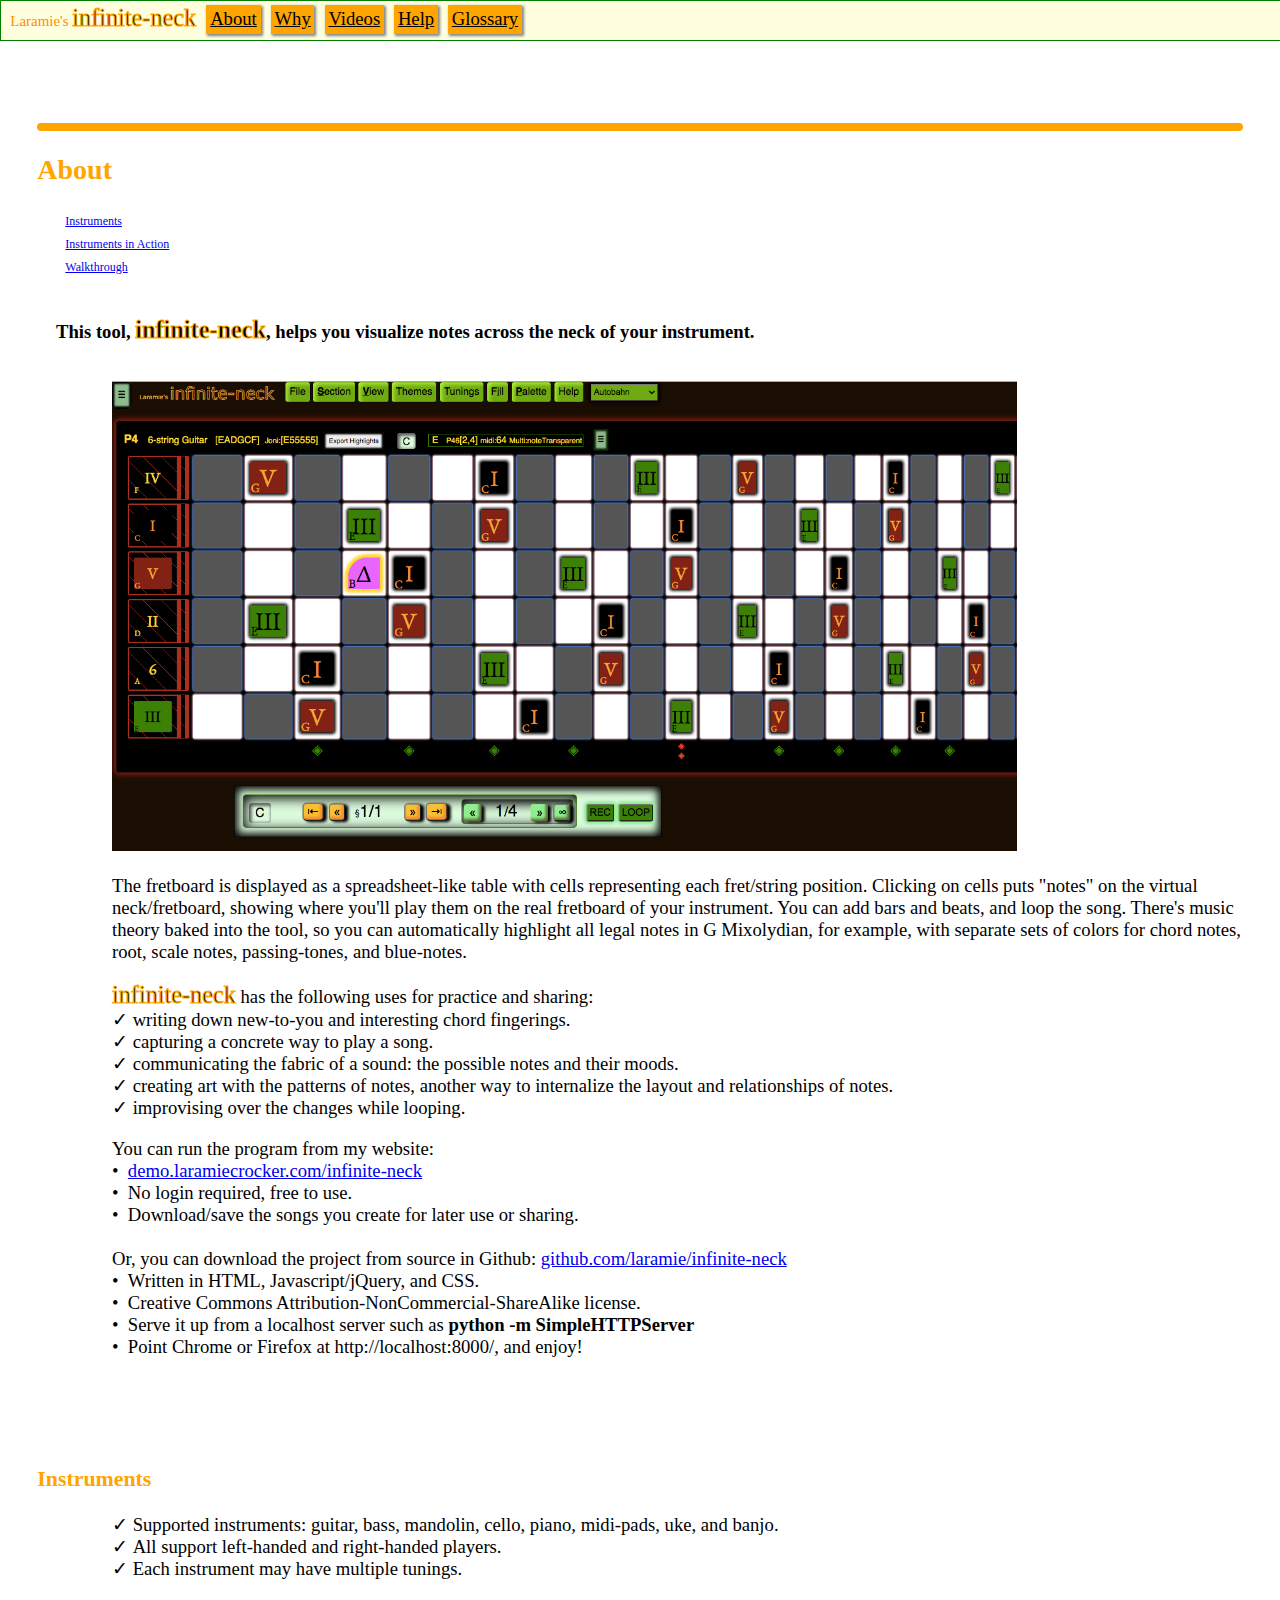
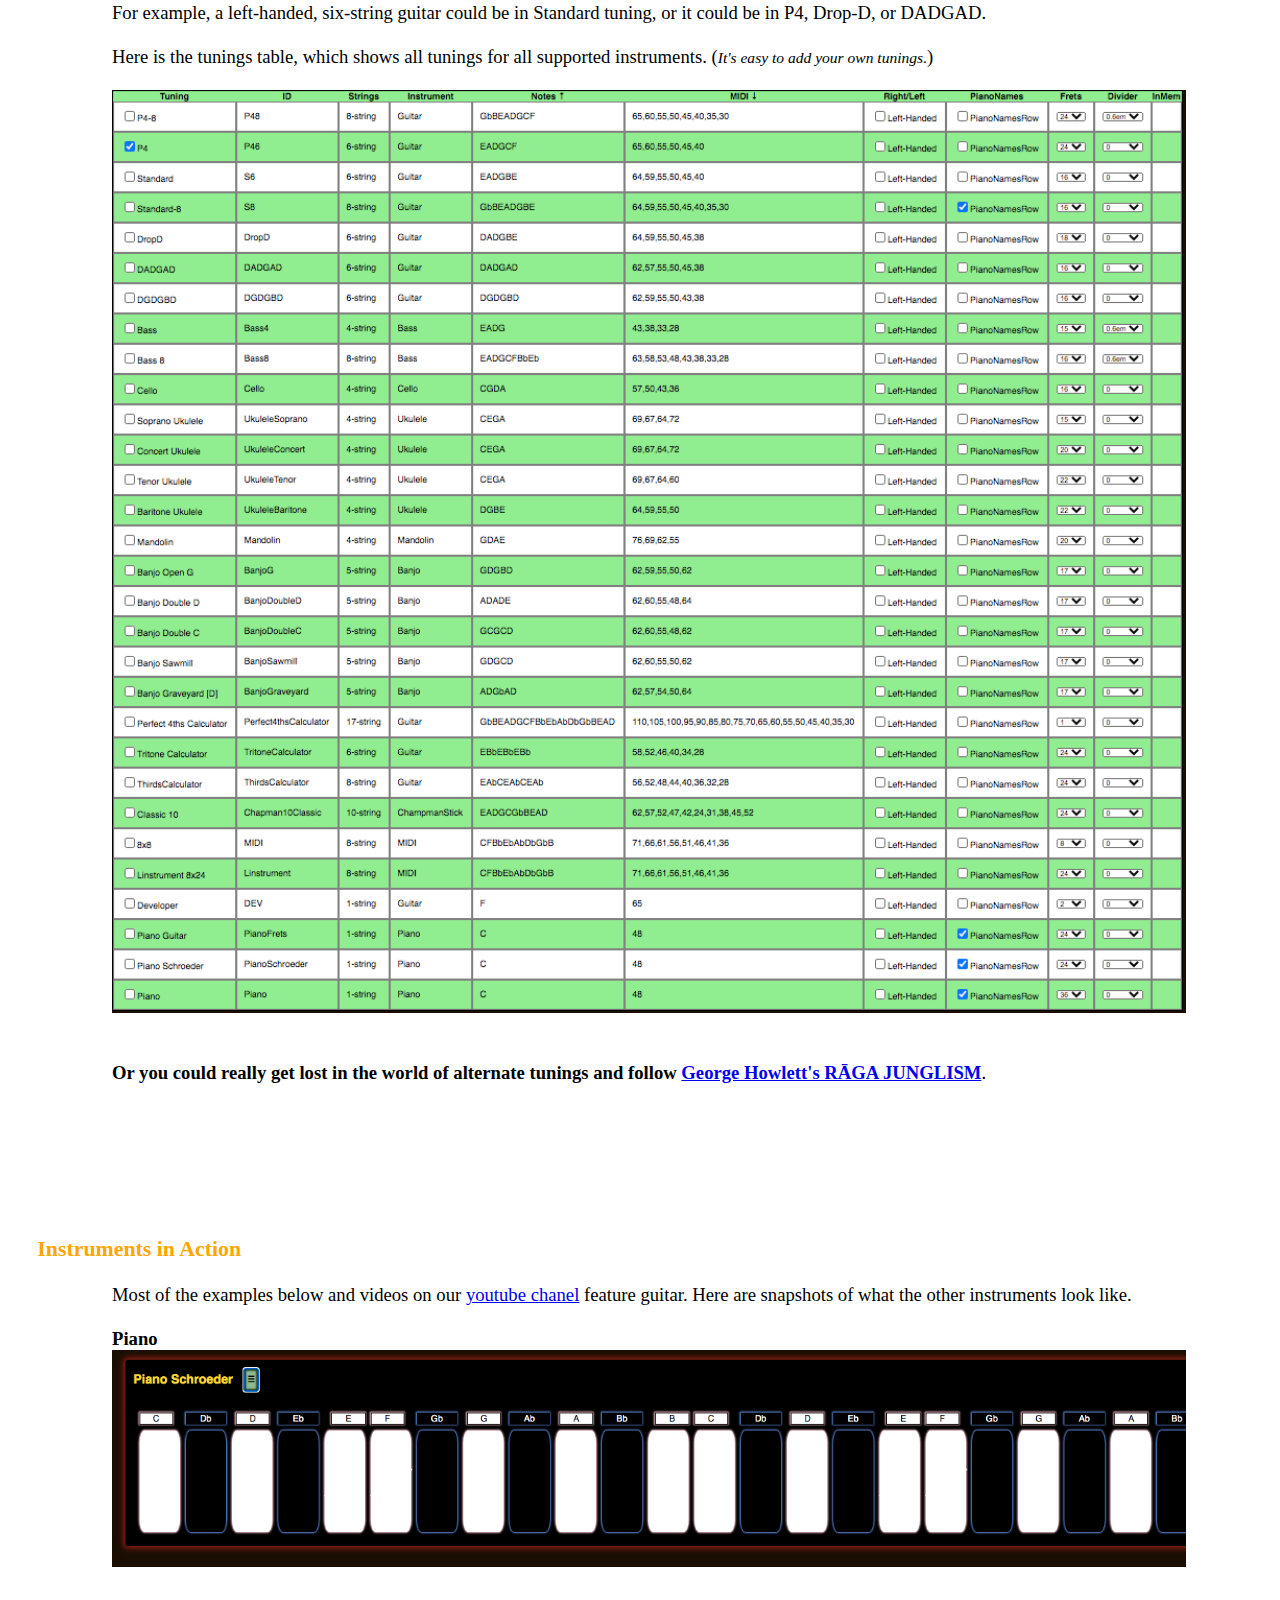
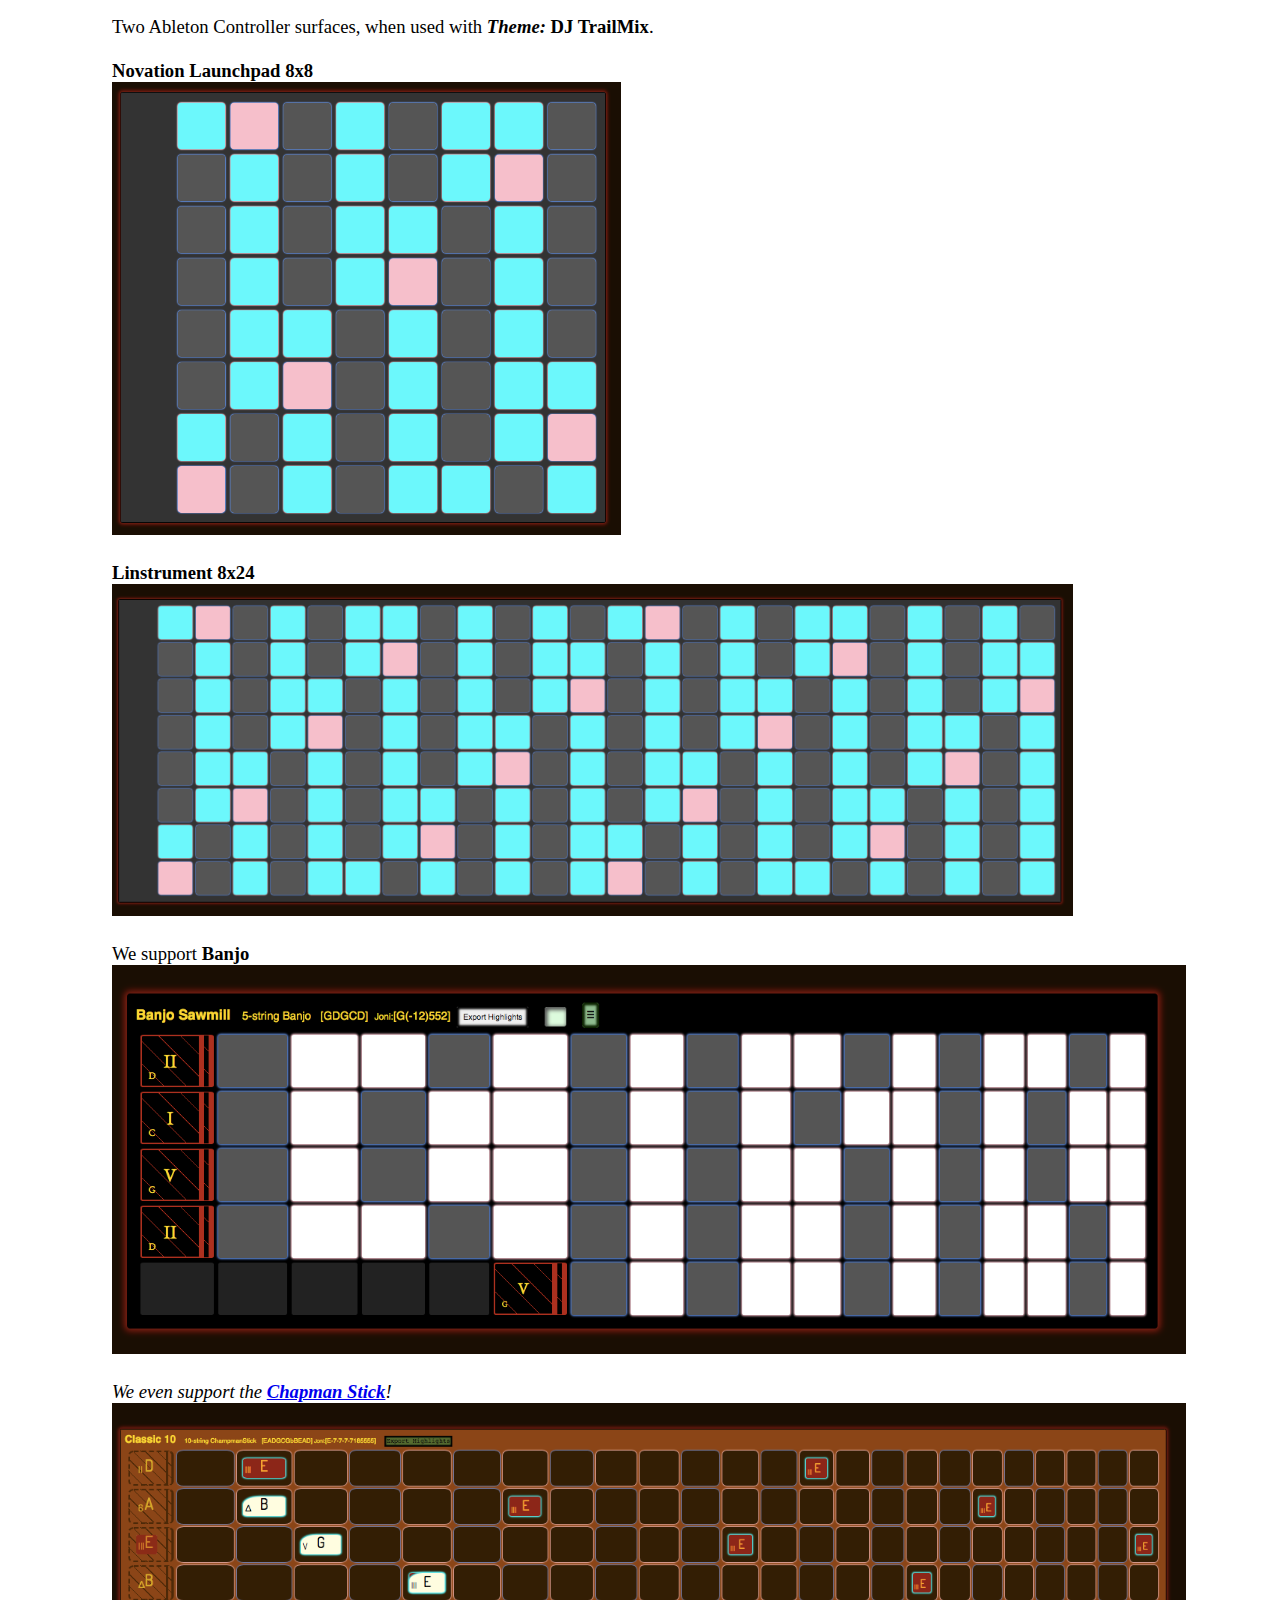
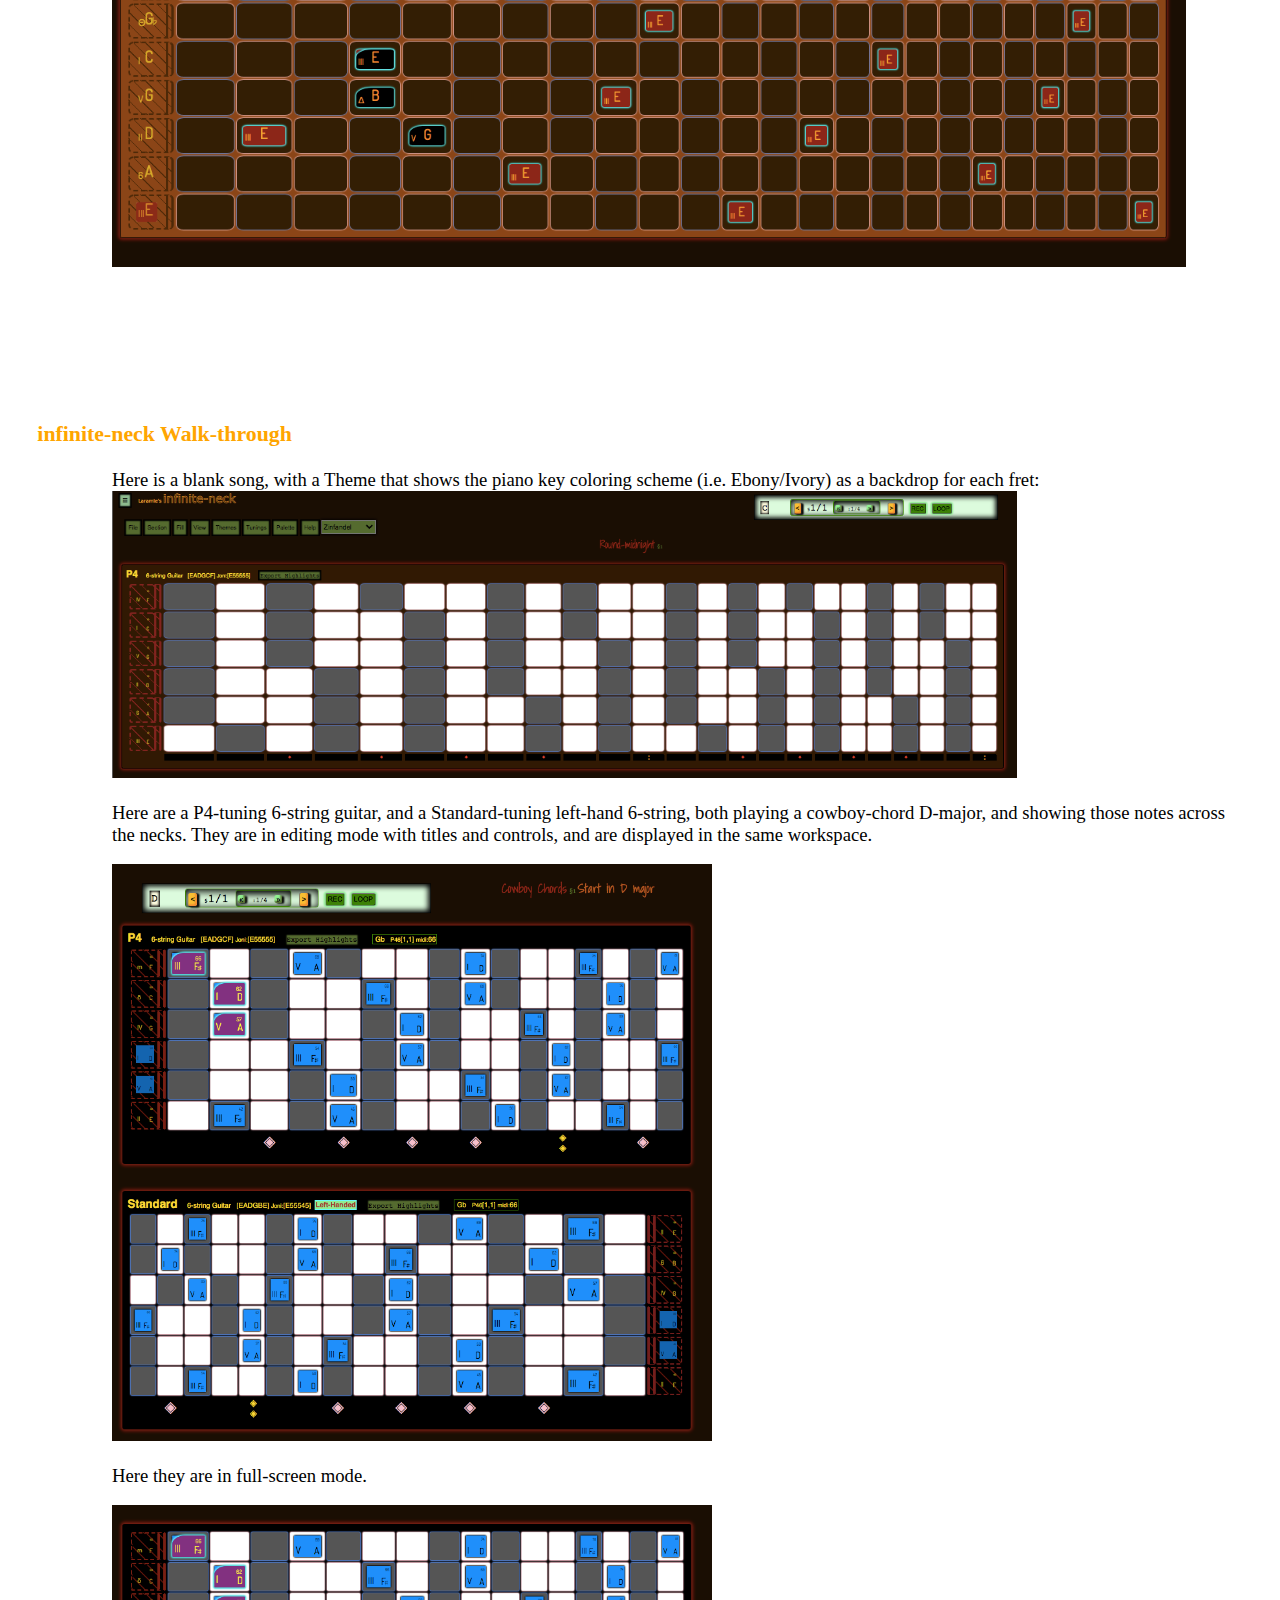
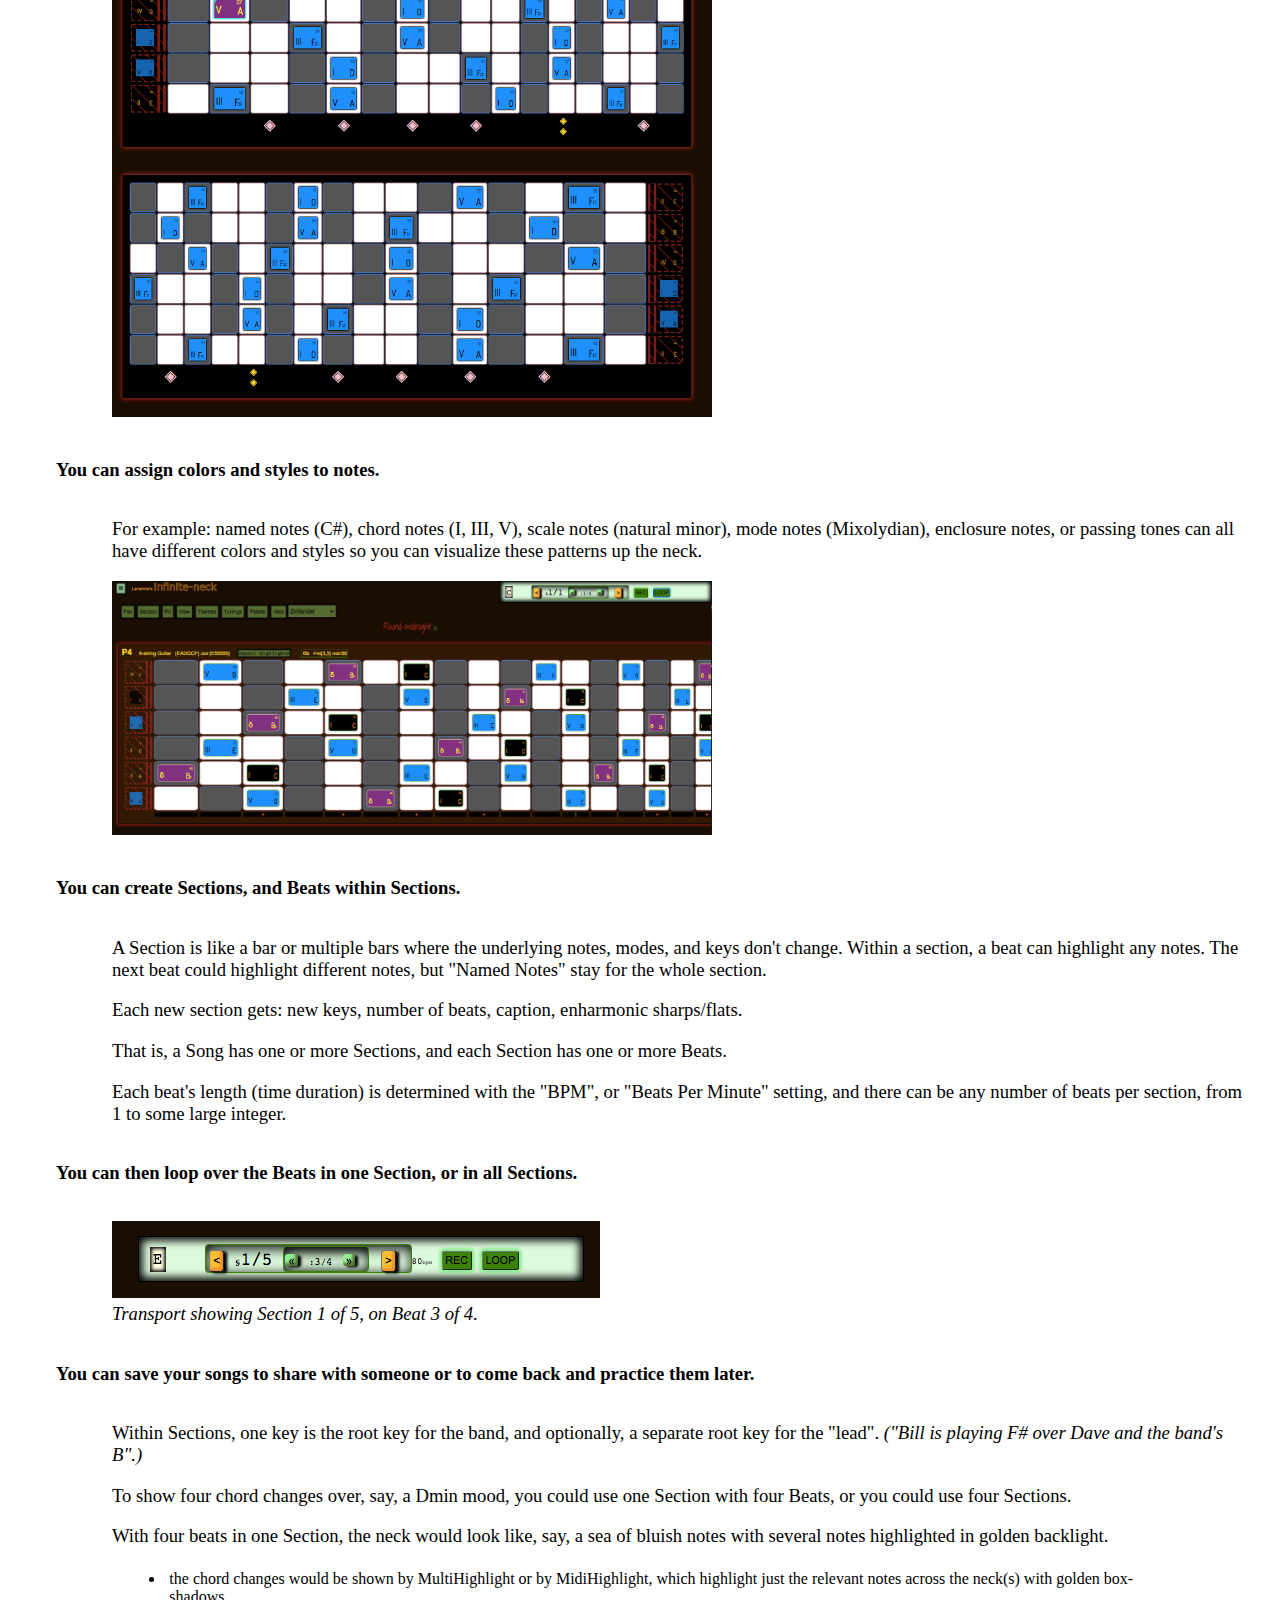
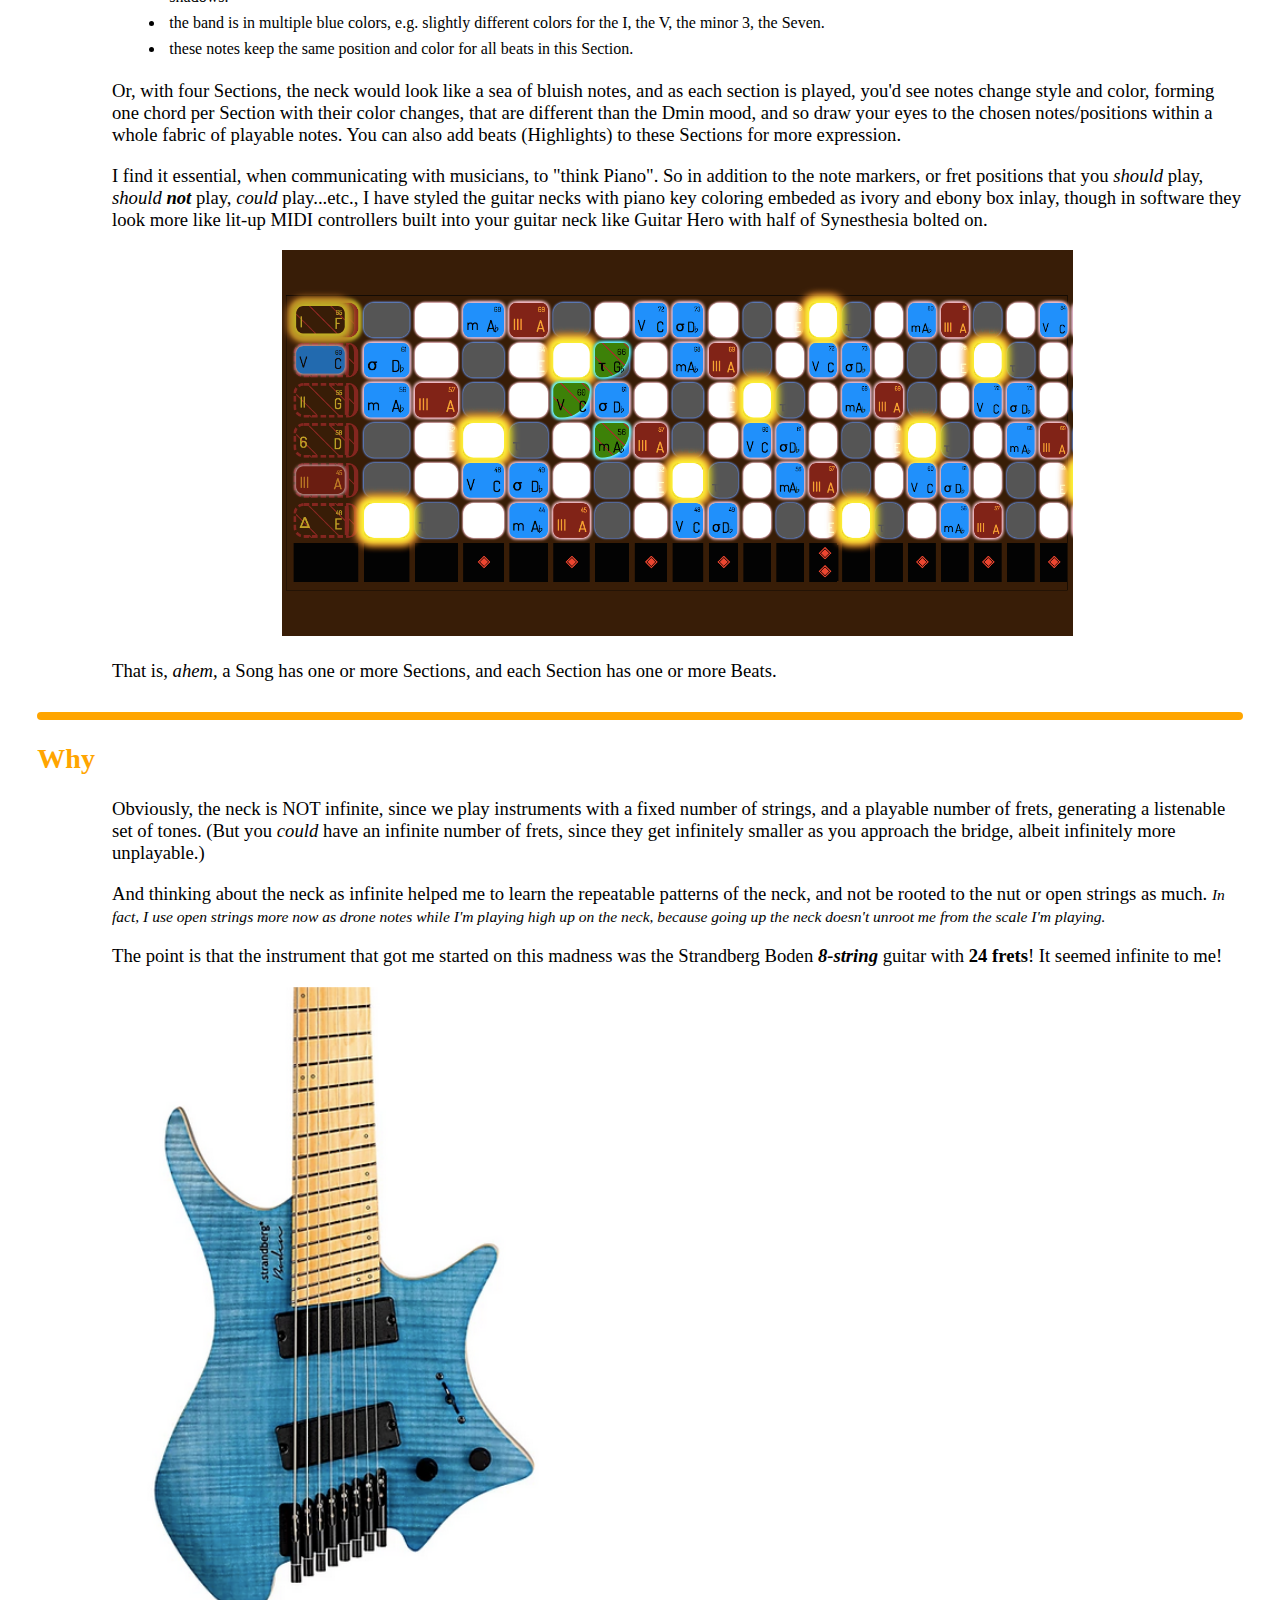
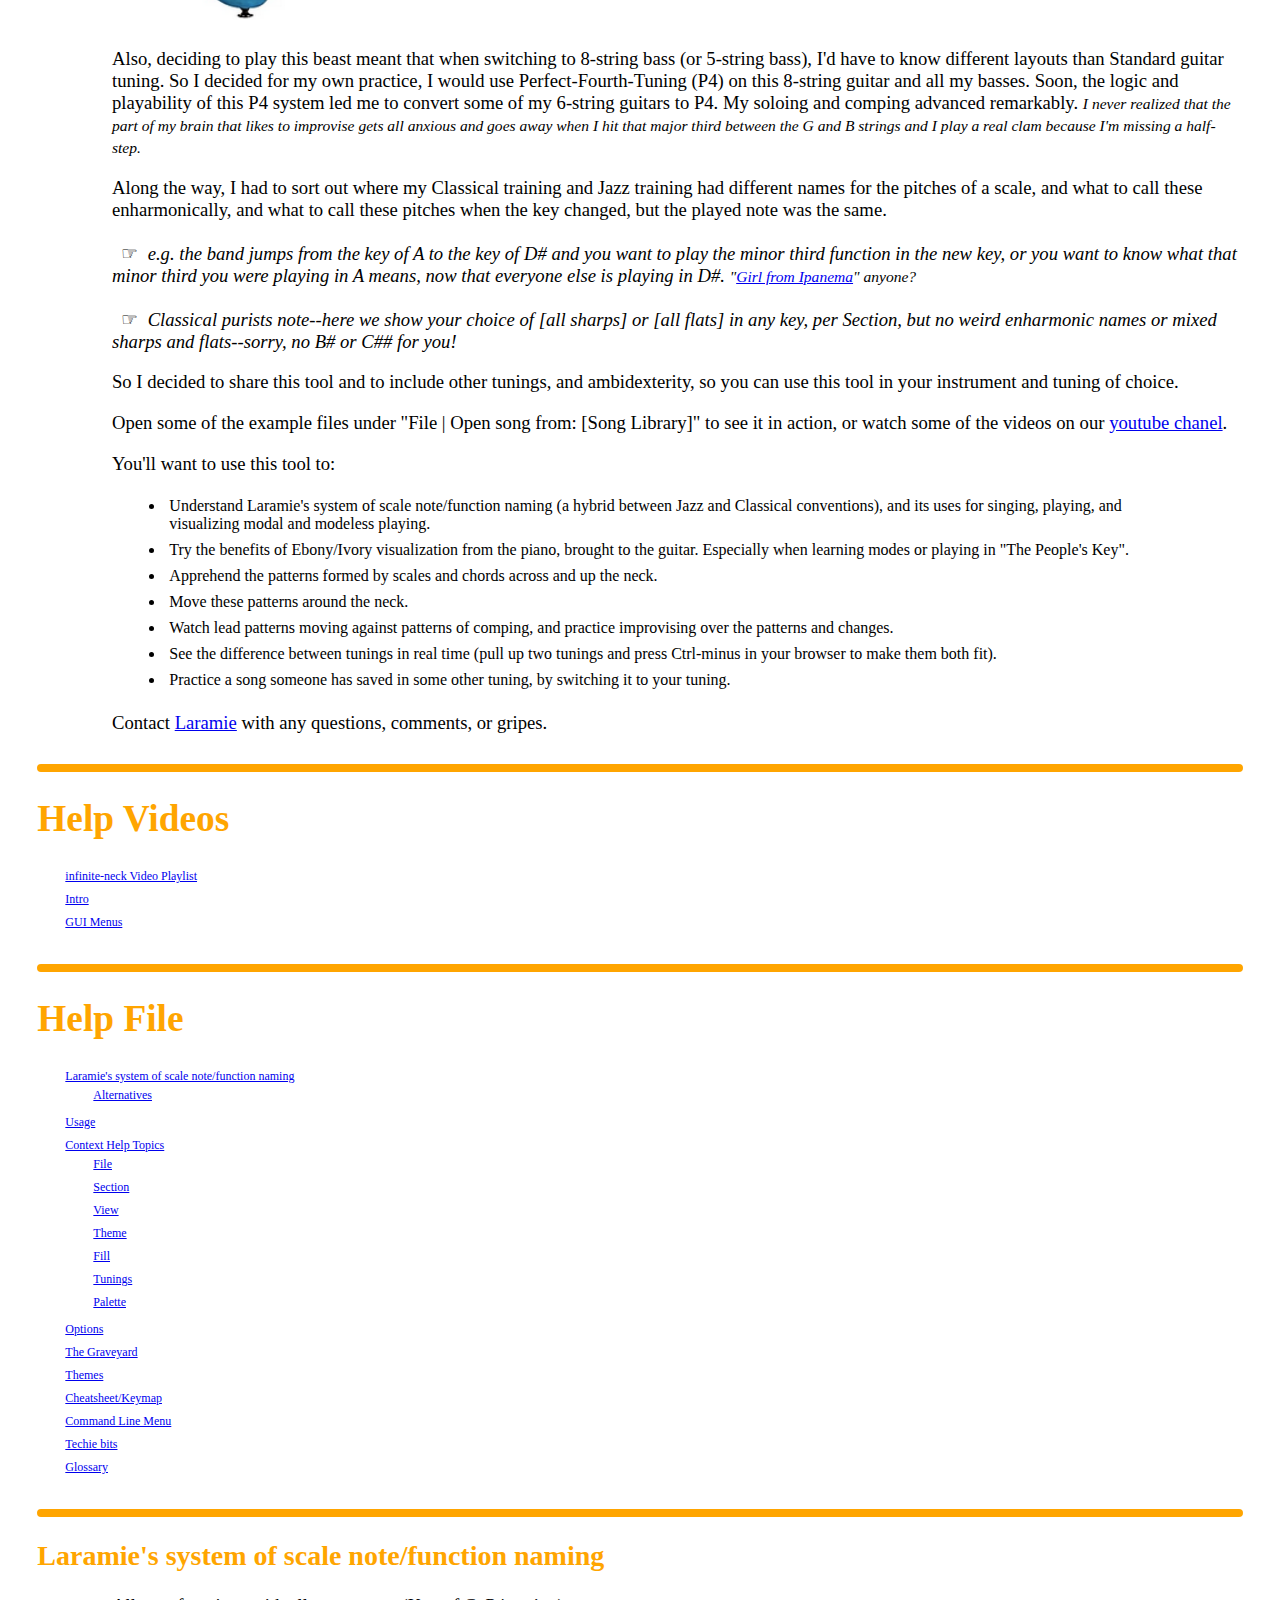
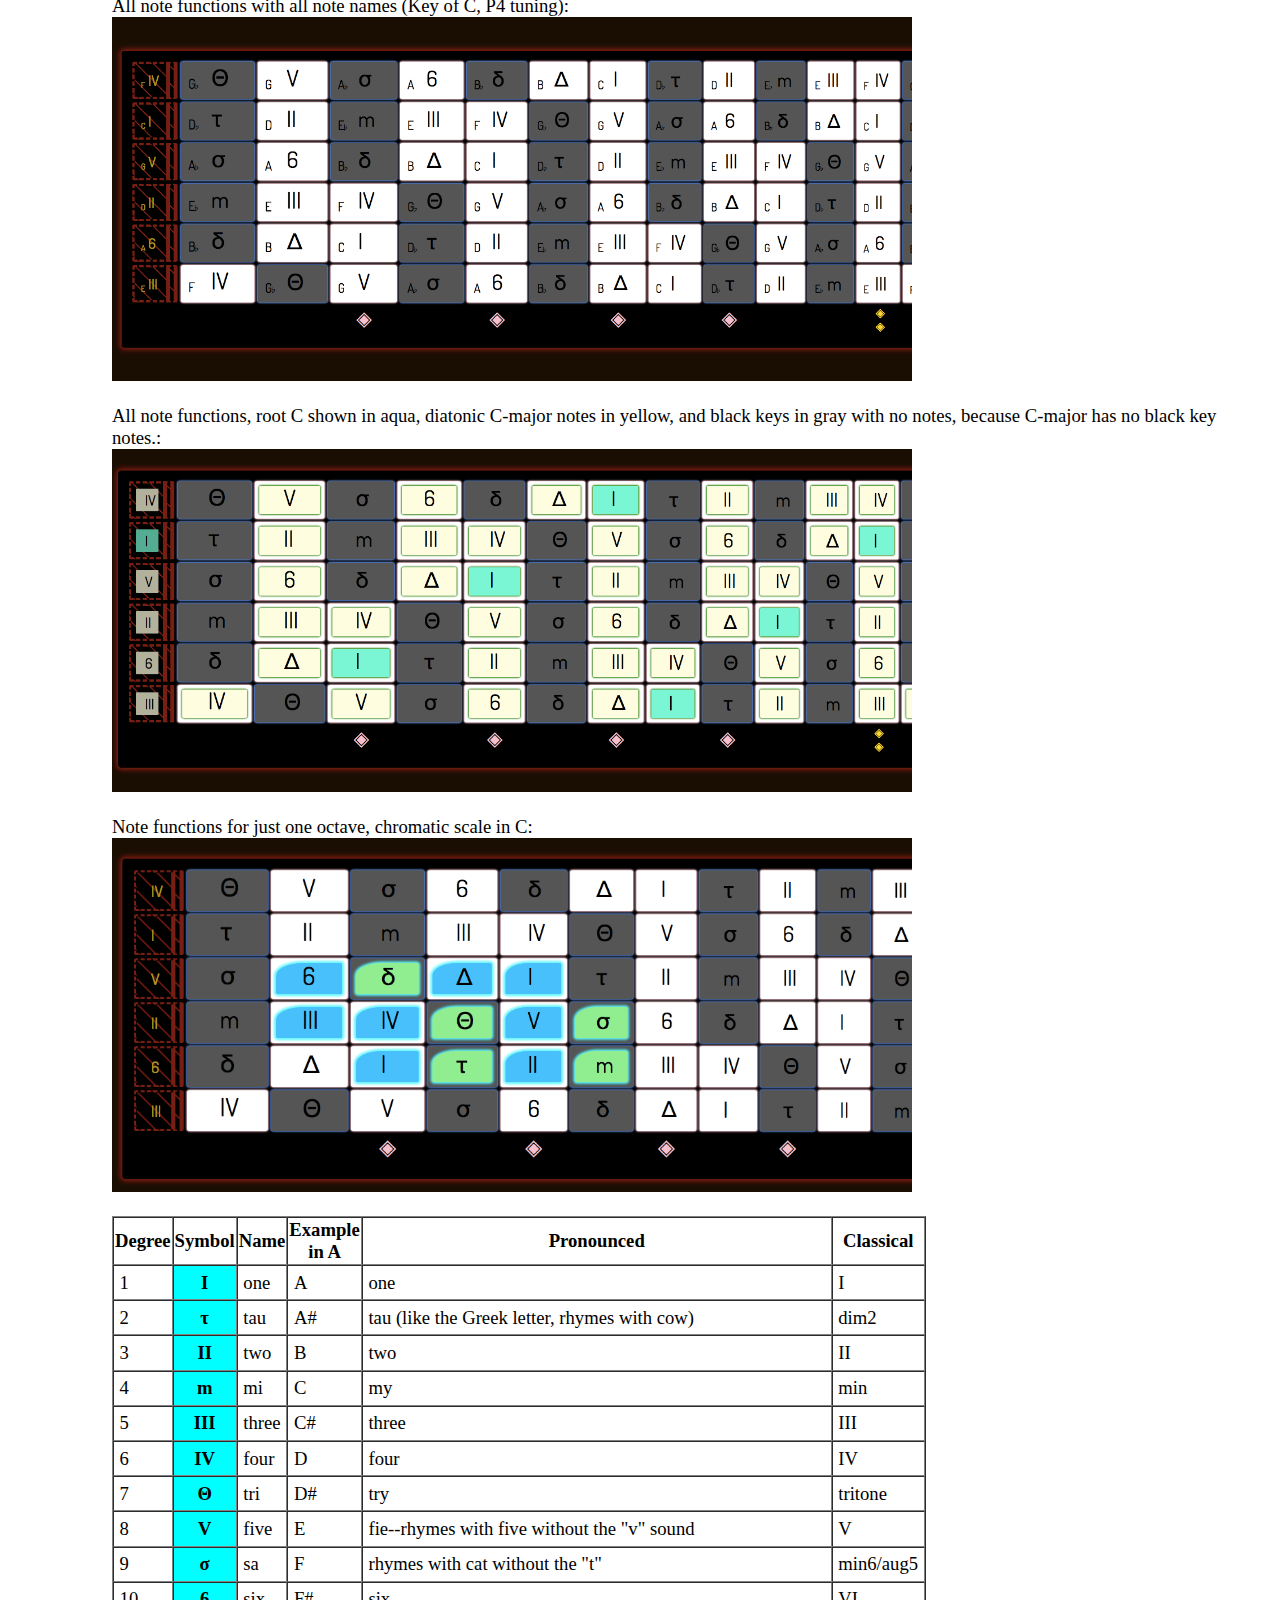
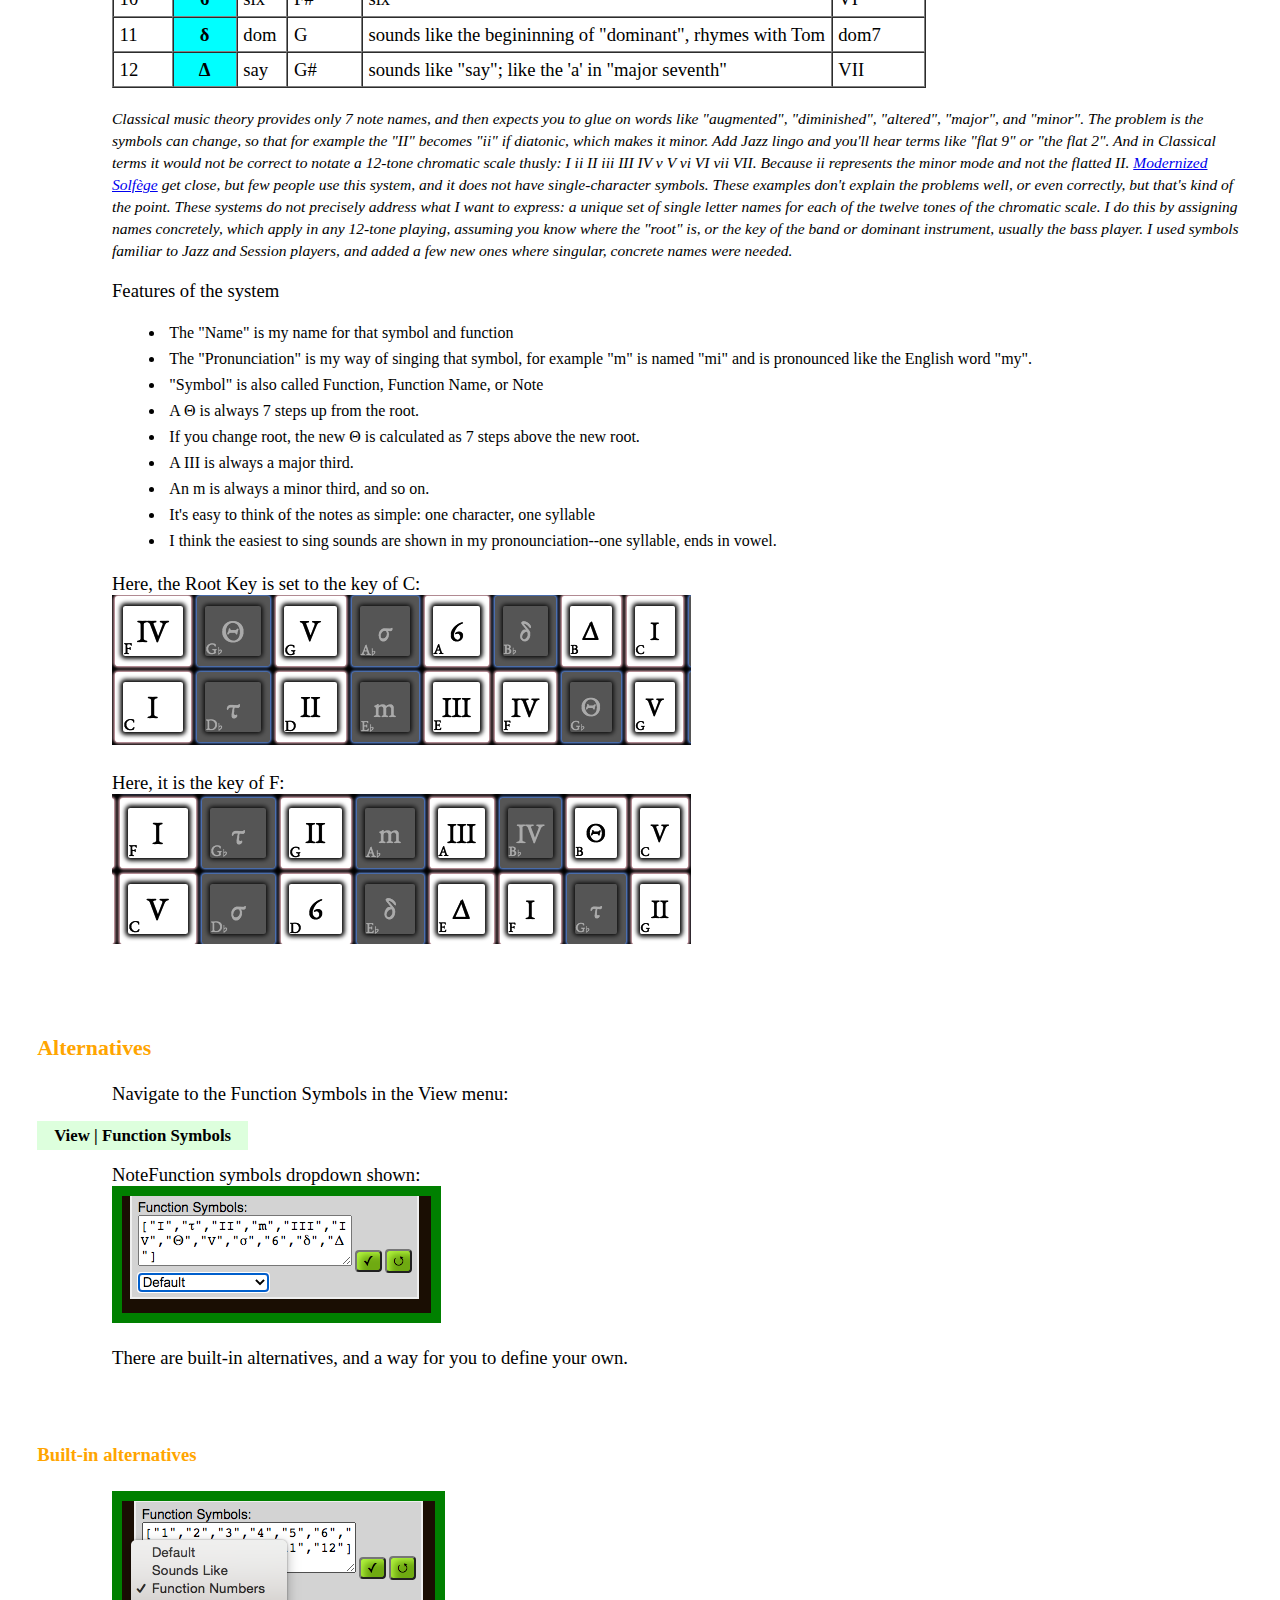
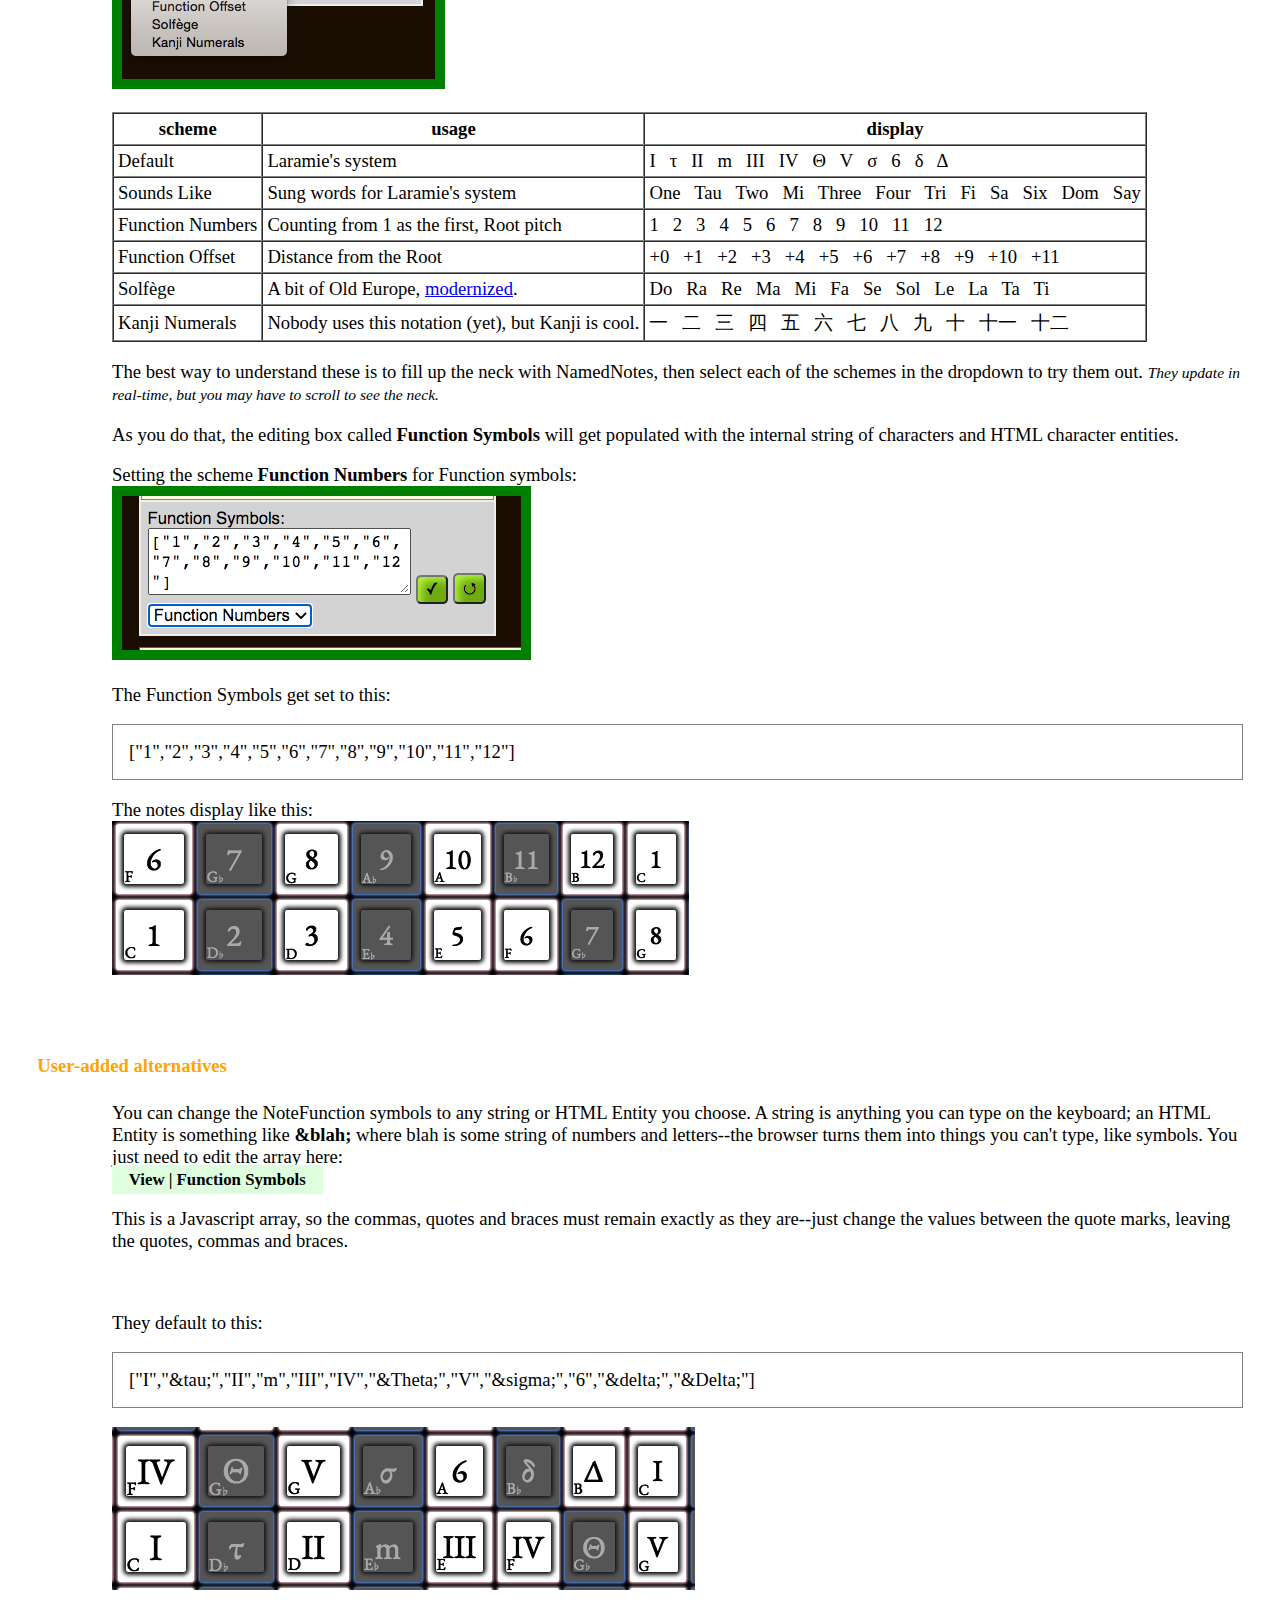
==== commit 375c6b49: "Added changes from chromebook" ====
--- a/help.html
+++ b/help.html
@@ -197,24 +197,42 @@
         <li><a href="#walkthrough">Walkthrough</a>
     </ul>
 
-    <p class="bigpoint">This tool helps you visualize notes across the neck of your instrument.
+    <p class="bigpoint">This tool, <span class="productsmall">infinite-neck</span>, helps you visualize notes across the neck of your instrument.
         </p>
 
         <p><img src="img/help/infinite-neck-visualization.png" width="80%"></p>
 
 
-    <p>Clicking on cells puts "notes" on the virtual neck (fretboard),
+    <p>The fretboard is displayed as a spreadsheet-like table with cells representing each fret/string position.
+        Clicking on cells puts "notes" on the virtual neck/fretboard,
         showing where you'll play them on the real fretboard of your instrument.  You can add bars and beats, and loop the song.
         There's music theory baked into the tool, so you can automatically
         highlight all legal notes in G Mixolydian, for example, with separate sets of colors for
         chord notes, root, scale notes, passing-tones, and blue-notes.
     </p>
-    <p>infinite-neck has the following uses for practice and sharing:
+    <p><span class="productsmall">infinite-neck</span> has the following uses for practice and sharing:
         <br>&check;&nbsp;writing down new-to-you and interesting chord fingerings.
         <br>&check;&nbsp;capturing a concrete way to play a song.
         <br>&check;&nbsp;communicating the fabric of a sound: the possible notes and their moods.
         <br>&check;&nbsp;creating art with the patterns of notes, another way to internalize the layout and relationships of notes.
         <br>&check;&nbsp;improvising over the changes while looping.
+    </p>
+
+    <p>
+        You can run the program from my website:
+        <br>&bull;&nbsp;&nbsp;<a target="_blank" href="http://demo.laramiecrocker.com/infinite-neck/">demo.laramiecrocker.com/infinite-neck</a>
+        <br>&bull;&nbsp;&nbsp;No login required, free to use.
+        <br>&bull;&nbsp;&nbsp;Download/save the songs you create for later use or sharing.
+        <br>
+        <br>
+
+        Or, you can download the project from source in Github: <a target="_blank" href="https://github.com/laramie/infinite-neck">github.com/laramie/infinite-neck</a>
+        <br>&bull;&nbsp;&nbsp;Written in HTML, Javascript/jQuery, and CSS.
+        <br>&bull;&nbsp;&nbsp;Creative Commons Attribution-NonCommercial-ShareAlike license.
+        <br>&bull;&nbsp;&nbsp;Serve it up from a localhost server such as <b>python -m SimpleHTTPServer</b>
+        <br>&bull;&nbsp;&nbsp;Point Chrome or Firefox at http://localhost:8000/, and enjoy!
+        <br>
+        <br>
     </p>
 
     <a name="instruments"></a>
@@ -406,14 +424,21 @@
              and I play a real clam because I'm missing a half-step.</small></i></p>
 
          <p>Along the way, I had to sort out where my Classical training and Jazz training had different names
-                 for the pitches of a scale, and what to call these enharmonically <i><small>
-                     (classical purists note--here we show your choice of [all sharps] or [all flats] in any key,
-                     per Section, but no weird enharmonic names or mixed sharps and flats--sorry, no B# or C## for you!)</small></i>,
-                     and what to call these pitches when the key changed,
+                 for the pitches of a scale, and what to call these enharmonically,
+                 and what to call these pitches when the key changed,
                  but the played note was the same.
-                 <i>e.g. the band jumps from the key of A to the key of D# and you want to play the minor third function in the new key,
-                 or you want to know what that minor third you were playing in A means, now that everyone else is playing in D#.
-                 <small>"Girl from Ipanema" anyone?</small></i>
+
+                 <br><br>&nbsp;&nbsp;&#9758;&nbsp;&nbsp;<i>e.g. the band jumps from the key of A
+                     to the key of D# and you want to play the minor third function in the new key,
+                 or you want to know what that minor third you were playing in A means,
+                 now that everyone else is playing in D#.
+                 <small>"<a target="youtube" href="https://www.youtube.com/watch?v=OFWCbGzxofU">Girl from Ipanema</a>" anyone?</small></i>
+
+                 <br><br>&nbsp;&nbsp;&#9758;&nbsp;&nbsp;<i>Classical purists note--here
+                     we show your choice of [all sharps] or [all flats] in any key,
+                 per Section, but no weird enharmonic names or mixed sharps and flats--sorry,
+                 no B# or C## for you!</i>
+                 <br>
 
          <p>So I decided to share this tool and to include other tunings, and ambidexterity,
              so you can use this tool in your instrument and tuning of choice.
@@ -437,7 +462,7 @@
                  <li>Practice a song someone has saved in some other tuning, by switching it to your tuning.
              </ul>
              </p>
-       <p>Contact <a href="http://LaramieCrocker.com/contact.html">Laramie</a> with any questions or gripes.  </p>
+       <p>Contact <a href="http://LaramieCrocker.com/contact.html">Laramie</a> with any questions, comments, or gripes.  </p>
 
 
 
@@ -546,10 +571,12 @@
         <p><small><i>Classical music theory provides only 7 note names, and then expects you to glue on words
             like "augmented", "diminished", "altered", "major", and "minor".
             The problem is the symbols can change, so that for example the "II" becomes "ii" if diatonic,
-            which makes it minor.  Add Jazz people and you'll hear "flat 9" or "the flat 2".
-            And half of the Classical folks reading wouldn't agree that it would be correct
+            which makes it minor.  Add Jazz lingo and you'll hear terms like "flat 9" or "the flat 2".
+            And in Classical terms it would not be correct
             to notate a 12-tone chromatic scale thusly:
             I ii II iii III IV v V vi VI vii VII.  Because ii represents the minor mode and not the flatted II.
+            <a target='_blank' href='https://en.wikipedia.org/wiki/Solfege#Modern_use'>Modernized Solf&#232;ge</a>
+            get close, but few people use this system, and it does not have single-character symbols.
 
             These examples don't explain the problems well, or even correctly, but that's
             kind of the point.  These systems do not precisely address what I want to
@@ -676,8 +703,8 @@
 
       <br>
       <p>Early in the design phase, I tried extending the Classical notation to use chord function names as note function names.
-          I find it confusing, being all too similar.
-          Drop me a note if you have a better idea, but here is what that looks like:</p>
+          I find it confusing, being all too similar.  So this scheme is <b><i>not</i></b> available in <span class="productsmall">infinite-neck</span>.
+          <a href="http://LaramieCrocker.com/contact.html">Drop me a note</a> if you have a better idea, but here is what that would look like:</p>
       <div style="margin-left: 4em; border: 1px solid gray; padding: 12pt; ">["I","ii","II","iii","III","IV","v","V","vi","VI","vii","VII"]</div>
       <p>
           <img src="img/help/customNoteFunctionRoman.png">
@@ -686,7 +713,8 @@
 <a name="usage"></a>
 <hr>
 <h2>Usage</h2>
-<p>A cell is one of the squares on the neck, and represents one fret on one string. </p>
+<p>The neck is shown as a table of cells, like a spreadsheet.
+    A cell is one of the squares on the neck, and represents one fret on one string. </p>
 
 <p><span class="productsmall">infinite-neck</span> allows you to mark the notes on your Instrument with various types of notes, shown below.  Otherwise,
     a cell is empty. (You can also choose to show all the note names in all cells, but these won't have an inner border
@@ -702,8 +730,11 @@
   In most Themes, cells have a white background for white keys on the piano, and a gray background for black keys on the piano.
 </p>
 
-<p>Tunings may change on your guitar, but a C is always a white key, and a C&sharp; (or D&flat;) is always a black key.
-You can switch to Theme "Coffee Brown" to see a keyboard that does not have piano key backgrounds.
+<p>Tunings may change on your guitar, such that a C may the the first fret on the second string, or it may be the open second string in P4.
+    But a C is always a white key, and a C&sharp; (or D&flat;) is always a black key.
+You can switch to Theme "Coffee Brown" to see a keyboard that does not make a distinction between black and white.
+Theme "Blade" has black for black keys (but sadly, no cool hexagons because the CSS coding was too crazy).
+Theme "Landau Top" has brown and tan keys (just like a cherry, stock Chevy Monte Carlo).
 And any Theme can be changed by choosing
 the same color for noteWhiteKeyColor and noteBlackKeyColor in the Theme.</p>
 
@@ -737,7 +768,9 @@
 
 
 <p>Click the Clear radio button, then any note name you want to clear.
-    (These are specific to the kind of note, so also select the kind of note.)
+    (These are specific to the kind of note, so also select the kind of note.) Actually, while you have a note
+    style selected, you can also
+    just click the note again with the same style to remove that note--click on, click off, click on, click off. <i>Karate Kid anyone?</i>
 </p>
 
 <p>
@@ -747,13 +780,16 @@
 </p>
 <p>
     <ul>
-    <li><b>Pitch</b> shows all notes with one MIDI pitch (e.g. 62) on that instrument,
+    <li><b>Pitch</b> shows all notes with one MIDI pitch highlighted in yellow outline on that instrument.
+        Here it's a P4 guitar, showing all positions with MIDI pitch 62.
         <br>
     <img src="img/help/pitch.png">
     </li>
     <li><b>Multi</b> lets you highlight multiple notes at once, by played position.
-        Here we are showing the D-major chord, with a handy dominant seven chord
-        highlighted in magenta, which we could play as a substitution if we wanted a Blues seventh.
+        Here's that same P4 guitar.  We have, again, shown a D-major chord across the neck with NamedNotes in blue.
+        The actual fingering we'll start with is shown with SingleNotes in filled-in magenta.
+        Plus, we have highlighted, in magenta outline, a handy dominant seven chord,
+         which we could play as a substitution if we wanted a Blues seventh.
         <br>
     <img src="img/help/multi-highlight.png">
     </li>
@@ -822,17 +858,167 @@
 
 <a name="divSectionControls"></a>
 <h3>Section</h3>
- <p>The divSectionControls...
- </p>
+ <p>The Section menu lets you:
+      <br>&nbsp;&nbsp;&dot;&nbsp;&nbsp; create, delete, and reorder sections
+      <br>&nbsp;&nbsp;&dot;&nbsp;&nbsp; Clone sections (make a full copy)
+      <br>&nbsp;&nbsp;&dot;&nbsp;&nbsp; Shallow Clone sections (make a copy with NamedNotes, but not SingleNotes, TinyNotes or Highlights)
+      <br>&nbsp;&nbsp;&dot;&nbsp;&nbsp; add a beat after the last beat [+]
+      <br>&nbsp;&nbsp;&dot;&nbsp;&nbsp; delete the current beat [-]
+      <br>&nbsp;&nbsp;&dot;&nbsp;&nbsp; add a beat before the existing first beat [^]
+      <br>&nbsp;&nbsp;&dot;&nbsp;&nbsp; loop over the beats in just one section as you add notes to the beats (different from Loop Song on the Transport)
+      <br>&nbsp;&nbsp;&dot;&nbsp;&nbsp; save DisplayOptions, which include the Root Key and Lead Root Key, plus all the items on the View menu, plus Theme and Stylesheets
+      <br>&nbsp;&nbsp;&dot;&nbsp;&nbsp; transpose all NamedNotes in the Section
+      <br>&nbsp;&nbsp;&dot;&nbsp;&nbsp; set the enharmonic choice of sharps or flats for the key of the Section.
+ </p>
+
+  <h4 style="margin-left: 4em;">Section :: Destination</h4>
+
+ <p>When moving, creating or cloning Sections, pay attention to the dropdown called "Destination after &sect;".  This is where
+     the new/moved Section ends up.  So chosing "Destination after &sect;" of 3 creates or moves to Section 4.  Chosing
+     "BEGIN" as the Destination creates or moves to Section 1, pushing the existing Section 1 to Section 2,
+     and bumping all other Sections later as well.
+ </p>
+ <h4 style="margin-left: 4em;">Section :: Transposition</h4>
+ <p>If the "Allow transposition by keyboard shortcuts d, U, u, D,  j , & J" checkbox is checked, then these
+     keyboard shortcuts work; otherwise they don't.
+     This prevents you from inadvertently transposing a Section, which is confusing if you don't notice the transposition hint.
+     The hint is that all the NamedNotes move (which you might miss),
+     and a yellow highlight is placed around all the new Root notes
+     (which only hangs out until you click a note or change sections).
+</p>
+<p>Transposing "Up" moves the notes and the Root Key up the scale one half-step.  Transposing with the "j" key ("Jump") moves the notes
+    and the Root up a fourth, which is up one string on a P4 instrument.  Remember that Jumping up a fourth from the G string
+    to the B string in Standard guitar tuning will not be on the same fret.
+</p>
+<p>
+    Here we show a Section with a C major chord shown in NamedNotes (all legal notes on the neck) which <i>will</i> move
+    when we transpose.
+    We have added a B-flat SingleNote, which is the dominant seven.
+    Since it is a SingleNote, it <i>won't</i> move when we transpose.
+    (Also, all SingleNotes have a thin yellow backglow so they look different from NamedNotes,
+    much thinner than the fat yellow Highlight which surrounds the entire cell.)
+</p>
+<p>
+        Transposing from C to D-flat then looks like this:
+ </p>
+
+
+ <p>
+    Before:
+    <br>
+    <img class="floatingScreenshot" width="60%" src="img/help/context/transpose-C-up-before.png">
+ </p>
+ <p>
+     After:
+     <br>
+     <img class="floatingScreenshot"  width="60%" src="img/help/context/transpose-C-up-after.png">
+ </p>
+ <p>Notice that the C major chord is now a D-flat major chord, that all D-flats are highlighted with a fat, yellow Highlight to show you the new Root,
+     and that the B-flat SingleNote is still a B-flat, but its Note Function has changed from the dominant seven to the six,
+     since its relative position to the Root has changed (it was two strings up from the Root, same fret; now it
+     is still two strings up, but one fret back).
+     You can see the new Root key in the caption bar of the instrument: a small, sunken box has a D-flat where before it had a C.
+     You can also see that AutoColor has shown the Note Functions being the same in the new key, since AutoColor assigns colors
+     to Note Function, regardless of NoteName or Root Key.  In this AutoColor ColorScheme ("CycleOfColors"), the Root is black, the V is red,
+     and the III is a kelly green.  In this scheme, Dominant seven (&delta;) is a pool blue, while the 6 is a chartreuse green.
+ </p>
+<h4 style="margin-left: 4em;">Section :: Key Change</h4>
+<p>
+    If we had just wanted to change keys but leave all the notes, we would just change the key of
+    the Section with the dropdown "Key", which would look like this:
+</p>
+<p>
+   Before (Root = C):
+   <br>
+   <img class="floatingScreenshot" width="30%" src="img/help/context/key-change-C-Dflat-before.png">
+</p>
+
+<p>
+    After (Root = D-flat):
+    <br>
+    <img class="floatingScreenshot"  width="30%" src="img/help/context/key-change-C-Dflat-after.png">
+</p>
+
+<p>Notice that the notes stayed in the same positions, but the keys have changed.
+    (The Note Names are still [C,E,G] on the same frets and strings.)
+    Thus all the notes have new Note Functions.
+    Since AutoColor is on, the notes automatically get new colors--AutoColor assigns a color per Note Function.
+</p>
+
+
+
 
 <a name="divViewControls"></a>
 <h3>View</h3>
- <p>The divViewControls...
+
+<p>All the controls on this page update the fretboard display in real-time.
+     All can be saved to the Section Display Options, such that
+     when you navigate to another Section, the Display Options you saved will be restored upon coming back to this Section.
+</p>
+
+<p>
+     If you want to save these options, it is best to set them at least in the first Section, so that when looping
+     the song, or opening the song from a file, the default options you chose get restored logically.  When you navigate to
+     another section, the options persist until you hit another section that has Display Options set.  As you change Sections,
+     if the View menu is showing, you'll see the option controls get updated.
+</p>
+
+<p>Also click Save Display Options to overwrite previously saved options for just the current Section.
+</p>
+
+<p>Click Clear Display Options to delete these options for just the current Section.
+</p>
+
+<p>These buttons also appear in the Section menu, and apply to the current Section.
+</p>
+
+<p>You can audit all the Display Options for all Sections that have them set with the Command-Line <span class="menuExampleLine"><b><small>/vdd</small></b></span>
+     Scroll down to see the audit
+     of all Sections with Display Options.  The options that change are highlighted.  You can also sit on the View page and
+     watch the controls change while you hit the Transport next section buttons, or the keyboard shortcuts ( &lt; and &gt; ).
+     Remember that if one of the controls traps the keyboard, click in some blank spot of the screen or hit <span class="key">ESC</span> and then V to
+     come back to the View menu.
+ </p>
+
+<p>You can play around with the following options:
+<br>&nbsp;&nbsp;Show Right Subscript
+<br>&nbsp;&nbsp;Show Right Subscript in Center
+<br>&nbsp;&nbsp;Show Left Subscript
+<br>&nbsp;&nbsp;Show MIDI Number
+<br>&nbsp;&nbsp;Right Subscript: Function | Notename
+<br>
+<br>
+
+These will render various results like these, which you can also tweak with the sizing options.
+<br>
+For all these examples, "Show Left Subscript" and "Show Right Subscript" are checked.
+<br>
+<br>Right Subscript: Notename
+<br><img src="img/help/context/note-opt-4.png">
+<br>
+<br>Show MIDI Number, Right Subscript: Notename
+<br><img src="img/help/context/note-opt-3.png">
+<br>
+<br>Right Subscript in Center, Right Subscript: Notename
+<br><img src="img/help/context/note-opt-5.png">
+<br>
+<br>Right Subscript in Center, Right Subscript: Function
+<br><img src="img/help/context/note-opt-6.png">
+<br>
+<br>Right Subscript in Center, Show MIDI Number, Right Subscript: Function
+<br><img src="img/help/context/note-opt-1.png">
+<br>
+<br>Right Subscript in Center, Show MIDI Number, Right Subscript: Notename
+<br><img src="img/help/context/note-opt-2.png">
+
  </p>
 
 <a name="divThemeControls"></a>
 <h3>Themes</h3>
- <p>The divThemeControls...
+ <p>Normally, you can change Themes by just selecting one from the dropdown in the main menu button bar.
+ </p>
+ <p>The Theme menu is for tweaking the current Theme, and for building new Themes.  It's a bit techie, so we'll
+     explain it in a video at some point.
  </p>
 
 <a name="divFillNotes"></a>
@@ -857,12 +1043,125 @@
 <a name="divTunings"></a>
 <h3>Tunings</h3>
   <p>Look under the "Tunings" menu to turn on and off various installed tunings,
-      and customize them (number of frets, left-handed).
+      and customize them (number of frets, left-handed).  These controls update the
+      instruments in real-time, but you may have to scroll down to see them.
       </p>
 
 <a name="palette"></a>
 <h3>Palette</h3>
- <p>The Palette...
+ <p>The Palette lets you choose what kind of note you'll be placing when you click in a cell,
+     and what color and hatching will be used.
+ </p>
+
+ <p>First, choose what kind of note: Named, Single, Tiny, Bend, Pitch Highlight, Multi Highlight, or Fingering.
+     There's more detail in the <a href="#glossary">Glossary</a> about these note kinds.
+ </p>
+
+ <p>Then, decide whether you'll use AutoColor.  With AutoColor, Note Functions are
+     assigned a color each by the current ColorScheme.
+     Without AutoColor, more color buttons will appear: these are colors assigned to Roles.
+     A Role is something like Root or Chord.  All Root notes then have the same color.  All Chord notes have the same color.
+     (Except that we provide not just one but [Chord, Ch2, and Ch3],
+     so that you can have three different chord colors to be assigned as you click.)
+     If you just want a color for each note, that you'll assign, then click "More..." after the Major Seventh role color radio button.
+     You'll then see the full palette infinite-neck provides.  Whenever AutoColor is active, your color choices for individual colors chosen this
+     way will be ignored.
+ </p>
+
+ <p>AutoColor uses a ColorScheme.  infinite-neck comes with a Default ColorScheme, called "CycleOfColors", which is based
+     on my whack theory that associating a color with each Note Function helps to learn and spot patterns of chords.  That is, a Major Seventh chord
+     always looks the same, color-wise, so seeing an inversion of that chord on the neck should stimulate a memory, and help
+     us navigate the pattern of that chord all around the neck.  If you find it weird or annoying, you have two options: 1) turn AutoColor off; 2) customize
+     AutoColor to a scheme of your liking.
+</p>
+
+<p>
+     Customization also allows you to have multiple ColorSchemes, for example,
+     one scheme for minor moods, another for major moods.
+</p>
+
+<p>
+     With AutoColor off, you can still have the colors and hatches mean something, by using Roles.
+     A Role for Root or Chord was discussed above.
+     You can also use or customize the Roles for Avoid, Avoid2 and Avoid3, so that these notes mean
+     "Avoid this note!"  To do this, you would turn
+     AutoColor off, then click Avoid, then click in a cell to place that Avoid note, either a SingleNote,
+     or a NamedNote.  You can do this in multiple keys,
+     such that in Section 1, in the key of C, the flat II (&tau;) would be an Avoid note, while in Section 2,
+     in the key of A playing a
+     <a target="_blank" href="https://en.wikipedia.org/wiki/Gypsy_scale">Gypsy scale</a> where the
+     flat 2 (&tau;) is legal, then the natural 2 (II)
+     would be an Avoid note, so you'd place a Role note of Avoid there.
+ </p>
+
+ <p>Customizing the colors for the Roles [Root, Chord, and Scale] sets these as the colors for the Fill menu.  When using Fill,
+     you probably want AutoColor off to take advantage of this.
+ </p>
+
+ <p>To change ColorScheme away from CycleOfColors, click the [Customize...] button on the Palette menu.
+     Chose colors and hatches for
+     each of the Note Functions [note1, note2, ....,note12] using the little picker buttons and their pop-up pickers.
+     (Click the little button again to make the picker go away, or click a
+     color/hatch to chose it and make the picker go away.)
+     When you have colors selected for each of the Note Functions [note1,...,note12],
+     then click the [Record Stylesheet] button.  You can provide a Stylesheet name,
+     or the name "user" will be filled in for you.  Now the Stylesheets will be shown,
+     the same as if you had clicked the [Stylesheets] button, and your new Stylesheet will be a the bottom of the list.
+     The bottom row is the composite stylesheet of built-in stylesheets plus your user stylesheets, as selected with the links
+     and checkboxes, which you can play around with.  This result is your active ColorScheme, and is saved in the song.
+     To apply it to other songs, open this song first, delete any Sections, then open the Song you want to view
+     using the "Append sections to current song" checkbox on the File menu.
+     (There always has to be one Section, so just mash on the Delete Section button repeatedly in the Section
+     menu until you are down to one Section and it is blank.)  Now when you open the other song, you'll see that song's
+     Sections, along with its saved Stylesheets, and your new Stylesheet.
+ </p>
+
+ <p>You can also customize the colors for Fingering the same way.  You'll see that the Default stylesheets are broken up
+     into CycleOfColors for Note Functions, Fingerings for fingering colors, and Roles for Role colors.  You may overide any of the
+     individual colors in your stylesheet, and leave some Roles or Fingers or Note Functions as Default by not adding things in your stylesheet.
+     You may also have multiple stylesheets by entering different names in "Stylesheet name" before clicking "Record Stylesheet".
+ </p>
+
+ <p>There is another way to record a stylesheet: manually place colored NamedNotes on the neck, then click Section:NamedNotes==&gt;Stylesheet.
+     This will create a stylesheet for the Note Functions only, based on the colors you chose for those Note Function locations.
+     You do not need to do all Note Functions--you could just override the II and the &Delta; for example.  Then, when AutoColor is on
+     the two notes in your stylesheet would override the Default, but other notes would use the Default.
+ </p>
+
+ <p>Finally, there are several special "Color" buttons: [Clear, Keep, and Find Color].
+</p>
+
+<p>
+     "Keep" disables placing new notes,
+     so is useful if you just want to click around and not change anything, or if you are doing a presentation
+     and don't want to mess things up.
+</p>
+
+<p>
+ "Clear" lets you delete notes of the kind
+     selected.  Actually, you can also just click on a note, and if you have the note kind selected,
+     that note will go away.  If you click again,
+     the note will come back, but with whatever color you currently have active.
+</p>
+
+<p>
+     To find what color you used before, make sure AutoColor is off, then click "Find Color", then click the note
+     on the neck.  The color name will appear in the Caption of that instrument, so open up the Caption row
+     with the little hamburger on the instrument.
+     If the whole Caption on the instrument is missing, press ESC then SHIFT-A to show it.
+     The color will also be highlighted on the Palette, so you
+     will have to have AutoColor off, and you should click "More..." after the [&Delta;] radio button to show
+     the full color palette.
+ </p>
+
+ <p>Two more colors are special: [Emboss, and Auto].  Emboss just creates a note with transparent background.  This is useful
+     if you'll be using AutoColor, so as to be obvious when AutoColor is off--all the notes will just be transparent but still have borders, highlights, etc.
+     Emboss is also useful if you'd like to just display the Named Notes so you can see their positions all the way up the neck,
+     and then use color to draw your attention to SingleNotes that you'll actually play.
+ </p>
+ <p>The color called "Auto" places notes with a color selected by AutoColor, but that color persists even when AutoColor is off.
+     This is useful if you want the colors from a ColorScheme to apply while placing notes, but you don't want to use AutoColor
+     because you are using color Roles, or are using Emboss.
  </p>
 
  <a name="options"></a>
@@ -896,7 +1195,7 @@
  <a name="graveyard"></a>
 <hr>
 <h2>The Graveyard</h2>
-<p>Objects that are deleted are burried in the Graveyard.
+<p>Objects that are deleted are buried in the Graveyard.
     They can be revived, which will place them back into the song as though never deleted,
     except perhaps in a different order if things have been added or deleted in the meantime.  See the help sections
 on how to move Sections and Beats.  The order of Stylesheets is part of setting the Stylesheets for a Song, so check the
@@ -915,8 +1214,8 @@
 
 <p><img width="80%" style="border: 20px solid green;" src="img/help/graveyard.png"></p>
 
-<p>Click "show/hide" to see the object that was burried.</p>
-<p>Click "raise" to revive the object that was burried.  The "lastRevived" timestamp will be updated,
+<p>Click "show/hide" to see the object that was buried.</p>
+<p>Click "raise" to revive the object that was buried.  The "lastRevived" timestamp will be updated,
     and the object will be placed back into the song.</p>
 <p>In fact, you can revive an object more than once.  This makes clones, which is useful.
     For Sections, there are more detailed cloning buttons on the Section menu page: Clone, and Shallow Clone.</p>
@@ -942,6 +1241,18 @@
     <img width="80%" src="img/help/theme-big-in-japan.png"><br><br>
     <h3>Pool Shark</h3>
     <img width="80%" src="img/help/theme-pool-shark.png"><br><br>
+    <h3>Blade</h3>
+    <img width="80%" src="img/help/theme-blade.png"><br><br>
+    <h3>Coffee Brown</h3>
+    <img width="80%" src="img/help/theme-coffee-brown.png"><br><br>
+    <h3>Landau Top</h3>
+    <img width="80%" src="img/help/theme-landau-top.png"><br><br>
+    <h3>Renfaire</h3>
+    <img width="80%" src="img/help/theme-renfaire.png"><br><br>
+    <h3>Robin Hood</h3>
+    <img width="80%" src="img/help/theme-robin-hood.png"><br><br>
+    <h3>Shire</h3>
+    <img width="80%" src="img/help/theme-shire.png"><br><br>
  </p>
 
  <a name="cheatsheet"></a>
@@ -1246,7 +1557,8 @@
                 </td>
                 <td>An exclamation point <b>!</b> marks a menu item chosen when there is a "Bang Menu" item,
                     that is, an item that takes action when you press the
-                    key that is highlighted by the menu.  The exclamation point lets you know that item
+                    key that is highlighted by the menu.  (You don't actually type <b>!</b>, the system just displays it.)
+                    The exclamation point lets you know that item
                     was, in fact, selected, and that it's action has taken place.  Usually, you are left
                     at that menu, and the exclamation point is shown.  You can choose a menu item
                     at this sibling level, and they will then get the exclamation point,
@@ -1301,7 +1613,7 @@
                 </td>
                 <td>
                 </td>
-                <td>Most menus present the last menu item as e<b>x</b>it, which exits the Command-Line menu.  You can
+                <td>[lower-case x] Most menus present the last menu item as e<b>x</b>it, which exits the Command-Line menu.  You can
                     jump back into the Command-Line by pressing <span class="key"><b>m</b></span>, or you can start a new Command-line
                     at the root of the menu by typing <span class="key"><b>/</b></span>
                 </td>
@@ -1327,7 +1639,22 @@
 <p>
 <div style="border: 2px solid green">
 <pre>
-        In Chrome::Inspect you can use Developer tools to directly access the ObjectModel of the Song.
+        Using the Command-Line Menu, you can view Diagnostics:  /vd
+                song model:   /vds
+                    the model of the entire Song
+                in-memory model:  /vdi
+                    the model of just one Section
+                menu dump:
+                    condensed, simple printout all the menu items in menu.js
+                user colors:
+                    full display of colors in userColors.js
+                    This is better seen graphically in Palette | Stylesheets
+                displayOptions:
+                    all the DisplayOptions stored for each Section
+
+        In Chrome::Inspect you can use Developer tools Console
+           to directly access the ObjectModel of the Song:
+                getSong()
 
         Synopsize the "tables" collection:
            getSong().frames.forEach(function(a){console.log("id"+JSON.stringify(a.tables))});
@@ -1352,45 +1679,273 @@
 <hr>
 <h2>Glossary</h2>
 <p>
-<div style="border: 2px solid green">
-<pre>
-        Note Names
-        Note Functions
-        MIDI Number
-
-        NamedNote
-        SingleNote
-        TinyNote
-        Bend
-            semitone
-            pre-bend
-            up-down
-        Fingering
-        Section
-        Beat
-        Tunings
-        Root
-        Root/Chord/Scale - in Fill
-
-        Cell
-        Theme
-        Pitch
-        Multi
-        Display Options
-        Clone
-        Shallow Clone
-</pre>
-</p>
-</div>
+
+    <table class="CheatSheet menuExample" cellspacing="0" border="1">
+        <tr>
+            <th>Term
+            </th>
+            <th>Definition
+            </th>
+        </tr>
+        <tr>
+            <td>Note Names
+            </td>
+            <td>Names of notes in the octave: [A, A#, B, B#, ..., G#] or [A, B&#9837;, ...].
+                See <a target="_blank" href="https://en.wikipedia.org/wiki/Musical_note#12-tone_chromatic_scale">wikipedia's entry</a>.
+                In <span class="productsmaller">infinite-neck</span>, each
+                Section allows flats, or sharps, but not both.
+                Also, <span class="productsmaller">infinite-neck</span> does not display the enharmonic names such as B#, or C##.
+            </td>
+        </tr>
+        <tr>
+            <td>Note Functions
+            </td>
+            <td>What a note functions as.  For example, in the key of C, the note G functions as "the Five" (or "V").
+                The function is where a note sits in the mode or scale you are playing.  So if the band switches to the key
+                of A, that G note becomes the dominant seven, because we count from A up seven scale-tones.  This would be
+                the case if we were playing in A Mixolydian.  If we were in A major, the mode has G# as the major seven, so the G
+                is a flatted G#--that is, <i>not</i> in the major mode.  <span class="productsmaller">infinite-neck</span> deals
+                with this by assigning a unique symbol to each Note Function: a dominant seven is &delta; and a major seven is &Delta;.
+            </td>
+        </tr>
+        <tr>
+            <td>MIDI Number
+            </td>
+            <td>The MIDI specification assigns an integer to each pitch within a range from 0 to 127, a superset of the piano range.
+                Here is a decent <a target="_blank" href="https://newt.phys.unsw.edu.au/jw/notes.html">MIDI chart</a>.
+                Note that there are several conventions as to what to call the notes, e.g. C4 or C3 for middle-C.
+                However, the MIDI number is constant.  A middle-C is always MIDI Number 60.
+                <span class="productsmaller">infinite-neck</span> shows the MIDI Number, not the names such as C3, C4 or c&#96;&#96;.
+            </td>
+        </tr>
+        <tr>
+            <td>NamedNote
+            </td>
+            <td>Display of all notes with the same Note Name.  Placing a NamedNote such as "F" on the neck marks all F's.
+            </td>
+        </tr>
+        <tr>
+            <td>SingleNote
+            </td>
+            <td>Display of one note on the neck.  Placing a SingleNote such as "F" on the neck marks one F -- the one you clicked.
+                SingleNotes always float over NamedNotes, so you can add SingleNotes on top of NamedNotes and even use different colors if AutoColor is off.
+                SingleNotes have one rounded corner so you can see if a NamedNote is present.
+            </td>
+        </tr>
+        <tr>
+            <td>TinyNote
+            </td>
+            <td>A smaller note display that stays visible over NamedNotes and SingleNotes.  (A Bend is also a TinyNote, so you can't use both in one cell.)
+            </td>
+        </tr>
+        <tr>
+            <td>Bend
+            </td>
+            <td>A special type of TinyNote, which shows the range of notes that bending (stretching) a string moves through.
+                For example, if you finger a note at A, but then stretch the string sideways,
+                it will raise the pitch smoothly through A#, G, and maybe even G# if you have light strings or are high up on the neck.
+                <span class="productsmaller">infinite-neck</span> designates the cell where your bend starts with a square end, and the
+                destination note as the pointed end.  In the same example, A is the start, A#, G and G# are the destination notes.  A# would be
+                a semitone bend, G would be a 2-semitone bend, and G# a 3-semitone bend. A pre-bend is where you bend the note up before
+                plucking the string, and then release the tension so that the pitch drops--the destination is then A.
+                <span class="productsmaller">infinite-neck</span> calls it an "up-down" bend where you start off relaxed, sound the note, then bend up
+                and then release the tension so the pitch comes back down.
+            </td>
+        </tr>
+        <tr>
+            <td>semitone
+            </td>
+            <td>A half-step, e.g. from C to C#.  A semitone Bend is where you stretch the string so that the pitch that sounds is
+                a half-step (semitone) above where the fretted pitch would be if played relaxed.
+            </td>
+        </tr>
+        <tr>
+            <td>pre-bend
+            </td>
+            <td>A pre-bend is where you bend the note up before
+            plucking the string, and then release the tension so that the pitch drops.
+            </td>
+        </tr>
+        <tr>
+            <td>up-down
+            </td>
+            <td><span class="productsmaller">infinite-neck</span> calls it an "up-down" bend where you start off relaxed, sound the note, then bend up
+            and then release the tension so the pitch comes back down.
+            </td>
+        </tr>
+        <tr>
+            <td>Fingering
+            </td>
+            <td>Which finger you use to play each note: 1, 2, 3, 4, T correspond to Index finger, Middle finger, Ring finger, Pinkie, and Thumb.
+                Also, "Fingering" can means simply placing a finger on a string at a fret.
+            </td>
+        </tr>
+        <tr>
+            <td>Section
+            </td>
+            <td>Corresponds roughly to a Bar of music.  Except that if the groove and key stay the same,
+                you might have multiple Bars for the Section. <span class="productsmaller">infinite-neck</span> does not distinguish
+                or show Bars, just Beats in Sections.  If you want to show 4 bars of groove in G, but each bar should show 4 beats
+                so that you can show chords that change on the beat, then you'd create a Section with 16 beats.  This would be useful
+                if you wanted to show the "fabric" of the groove with NamedNotes, and then use SingleNotes to show actual notes to play.
+                <br>
+                <br>
+                In a Funk jam, there are typically two Sections--when the bass player changes the Root, that would be the second
+                Section, and when the Bass player goes back, we'd be back in the first section, regardless of whether we hung on the first Root
+                for 8 bars.  Alternately, some jams have two separate bass Root notes per bar, while the mode stays basically the same.  These can be modeled
+                as two Sections per bar.
+                <br>
+                <br>
+                When you are placing notes in <span class="productsmaller">infinite-neck</span>, you are looking
+                at the neck in one Section.  Within this section, as the Beats roll by, SingleNotes, TinyNotes, and Highlights
+                can move around, but everything else stays the same.  Specifically, the NamedNotes keep their positions for the
+                entire Section.  In one Section, the things that stay the same are: Caption, Root Key, Lead Root Key, Display Options,
+                Theme, and the enharmonic display of key (A# versus G&#9837;).
+                When you go to the next Section, you get a new collection of recorded notes in Beats.
+                That is, Section 1 could have two beats with up to 2 sets of recorded notes;
+                 Section 2 could have 16 beats with up to 16 sets of recorded notes.
+
+            </td>
+        </tr>
+        <tr>
+            <td>Beat
+            </td>
+            <td>One display of notes within a Section.  At every beat change, you can change SingleNotes, TinyNotes, and Highlights, but you don't have to.
+                To change these on each Beat, record (press "Rec"), then click the notes you want, then change
+                to the next Beat with the Transport or keyboard shortcut without changing Section.  When done, turn off recording.
+                You can then Loop Beats, or Loop the Song, to see your work.  You can place notes while looping, but you gotta be fast,
+                or set the BPM to be slow, while editing.  A Beat is associated with the BPM (Beat Per Minute).  So at 80 BPM, you'll get 80 beats in one minute.
+                If you had 8 beats to Section 1, and 8 beats to Section 2, looping over these two Sections would yeild 5 loops in one minute.
+                Each Section may have different number of Beats.  If you are matching a song in 4/4 at 80 BPM, then put 4 Beats
+                in each Section.  If you want to show fingering on the 1/8th note, put 8 Beats per Section, and set BPM to 160.
+            </td>
+        </tr>
+        <tr>
+            <td>Instrument
+            </td>
+            <td>In <span class="productsmaller">infinite-neck</span>, an Instrument is one display of the neck.
+                Even though in the real world, while a single instrument can be re-tuned to another Tuning, it would
+                still be the same instrument, e.g. "my Flame Gibson Guitar."  In <span class="productsmaller">infinite-neck</span>
+                when you have a 6-string guitar in DADGAD displayed on the same page as a 6-string guitar in Standard tuning,
+                we call it two Instruments.
+            </td>
+        </tr>
+        <tr>
+            <td>Tunings
+            </td>
+            <td>Each set of pitches on one instrument is called a Tuning.  So for 6-string guitar, DADGAD would be one Tuning, P4 would be another Tuning.
+                Banjo Graveyard is another Tuning, as is Banjo Sawmill.
+                Each instrument displayed in <span class="productsmaller">infinite-neck</span> is one Tuning, but you can display multiple instruments.
+
+            </td>
+        </tr>
+        <tr>
+            <td>Root
+            </td>
+            <td>The note at the first degree of a scale or mode.  Also, the Root Key (or Key of the Root Note).
+                So in A minor, A is the Root and the Root Key.
+            </td>
+        </tr>
+        <tr>
+            <td>Root/Chord/Scale - in Fill
+            </td>
+            <td>Root would be the home note of the key of the bass player,
+                Chord is the chord you want to play in this key, and Scale is the collection of notes that define that key or mode.
+                Fill allows you to color these in different colors.  So you could play in C, playing [C,D,E,F,G,A,B,C] and these would
+                be the scale notes for Cmajor, with a Root of C.  If you played [C,D,E,F,G,A,B&#9837;,C] you could say you were
+                playing C Mixolydian, so C is the Root, and these notes are the Scale notes.  An appropriate Chord would then be C7
+                (C dominant 7).  <span class="productsmaller">infinite-neck</span> allows you to Fill the neck with NamedNotes
+                using Chords and Scale notes (including modes) that are not necessarily in the key.  So if you set the key to C,
+                then fill with a m7b5 chord and Locrian scale, you'll notice that the m7b5 chord fits over the Locrian mode scale notes,
+                but that most of these are not in C major scale.  So really, you aren't in C major, but in C Locrian, and it works
+                perfectly with a C m7b5.  These are all available in the Fill menu dropdowns.
+            </td>
+        </tr>
+        <tr>
+            <td>Cell
+            </td>
+            <td>One spot on the neck -- one string at one fret.  The term comes from spreadsheets, since we use HTML tables to model the fretboard.
+            </td>
+        </tr>
+        <tr>
+            <td>Theme
+            </td>
+            <td>A collection of styles, shapes, and sizes for the display of the instrument neck.  There are built-in Themes
+                that you can select for a song using the dropdown in the main menu row of buttons.   (Or, you can select different Themes
+                for any Section if you save the DisplayOptions for that Section.)
+                You can tweak the Theme to your liking using the Theme menu.  Advanced users can define their own
+                by editing the JSON text file themes.js.
+            </td>
+        </tr>
+        <tr>
+            <td>Pitch
+            </td>
+            <td>1) A setting for Highlights that displays a highlight around all notes with the same MIDI pitch, since a middle C appears
+                in multiple spots across strings on a guitar, for example.
+                <br>
+                <br>
+                2) A specific frequency of note, e.g. a 440Hz Concert A.  The MIDI spec defines default frequencies of pitch
+                for each named note.  In <span class="productsmaller">infinite-neck</span> we simply use one MIDI number for each note,
+                so pitches here are standardized on the MIDI default pitch spec, and we allow display of the MIDI pitch number
+                for each cell.  That is, we don't show microtonal pitches, or alternative pitch-tunings.
+            </td>
+        </tr>
+        <tr>
+            <td>Multi
+            </td>
+            <td>Highlight style that lets you highlight multiple notes on one Beat.
+            </td>
+        </tr>
+        <tr>
+            <td>Display Options
+            </td>
+            <td>Each Section can remember the options set on the View menu,
+                when you click Save Display Options on the Section or View menu pages.
+                <br>
+                <br>
+                Some size options are not automated on playback if Presentation Mode is not checked.
+                [Cell width, Cell height, NoteFontSize].
+                The idea is that changing the cell widths while looping would be annoying, but
+                if you were presenting in a classroom, you might want to "zoom in" on a portion of the neck, so you'd change
+                the cell width for that one Section, say, Section 2.  Then, when you went from Section 1, where
+                you show all possible notes for C Mixolydian, to Section 2, where you show just the first 5 frets on screen.
+                You can set this all up in advance, so that in your presentation, all you need to do is hit the &gt; key
+                to advance through the example.
+                <br>
+                <br>
+                When these get out of control or confusing, audit them with the keyboard Command-Line <span class="menuExampleLine"><b><small>/vdd</small></b></span>  Scroll down to see the audit
+                of all Sections with Display Options.  The options that change are highlighted.  You can also sit on the View page and
+                watch the controls change while you hit the Transport next section buttons, or the keyboard shortcuts ( &lt; and &gt; ).
+                Remember that if one of the controls traps the keyboard, click in some blank spot of the screen or hit <span class="key">ESC</span> and then V to
+                come back to the View menu.
+            </td>
+        </tr>
+        <tr>
+            <td>Clone
+            </td>
+            <td>Sections may be Cloned with either "Clone" or "Shallow Clone".  "Clone" copies everything about the Section,
+                including all Notes.
+            </td>
+        </tr>
+        <tr>
+            <td>Shallow Clone
+            </td>
+            <td>Sections may be Cloned with either "Clone" or "Shallow Clone".  "Shallow Clone" copies everything about the Section,
+                but only NamedNotes, not SingleNotes or TinyNotes.  This is useful if you want to stay in the same key and groove,
+                but show different chords or fingerings in a new Section.
+            </td>
+        </tr>
+    </table>
+</p>
 
 
  <div class="AppLink">
- The Help link creates this page up a new tab/window, so you can close this window.
+ The Help link creates this page in a new tab/window, so you can close this window.
  But here's a link to the application page: <a href="index.html">Infinite Neck</a>
  </div>
 
 
-<p>Contact <a href="http://LaramieCrocker.com/contact.html">Laramie</a> with any questions or gripes.  </p>
+<p>Contact <a href="http://LaramieCrocker.com/contact.html">Laramie</a> with any questions, comments, or gripes.  </p>
 
 </div from="helpBody">
 </body>
